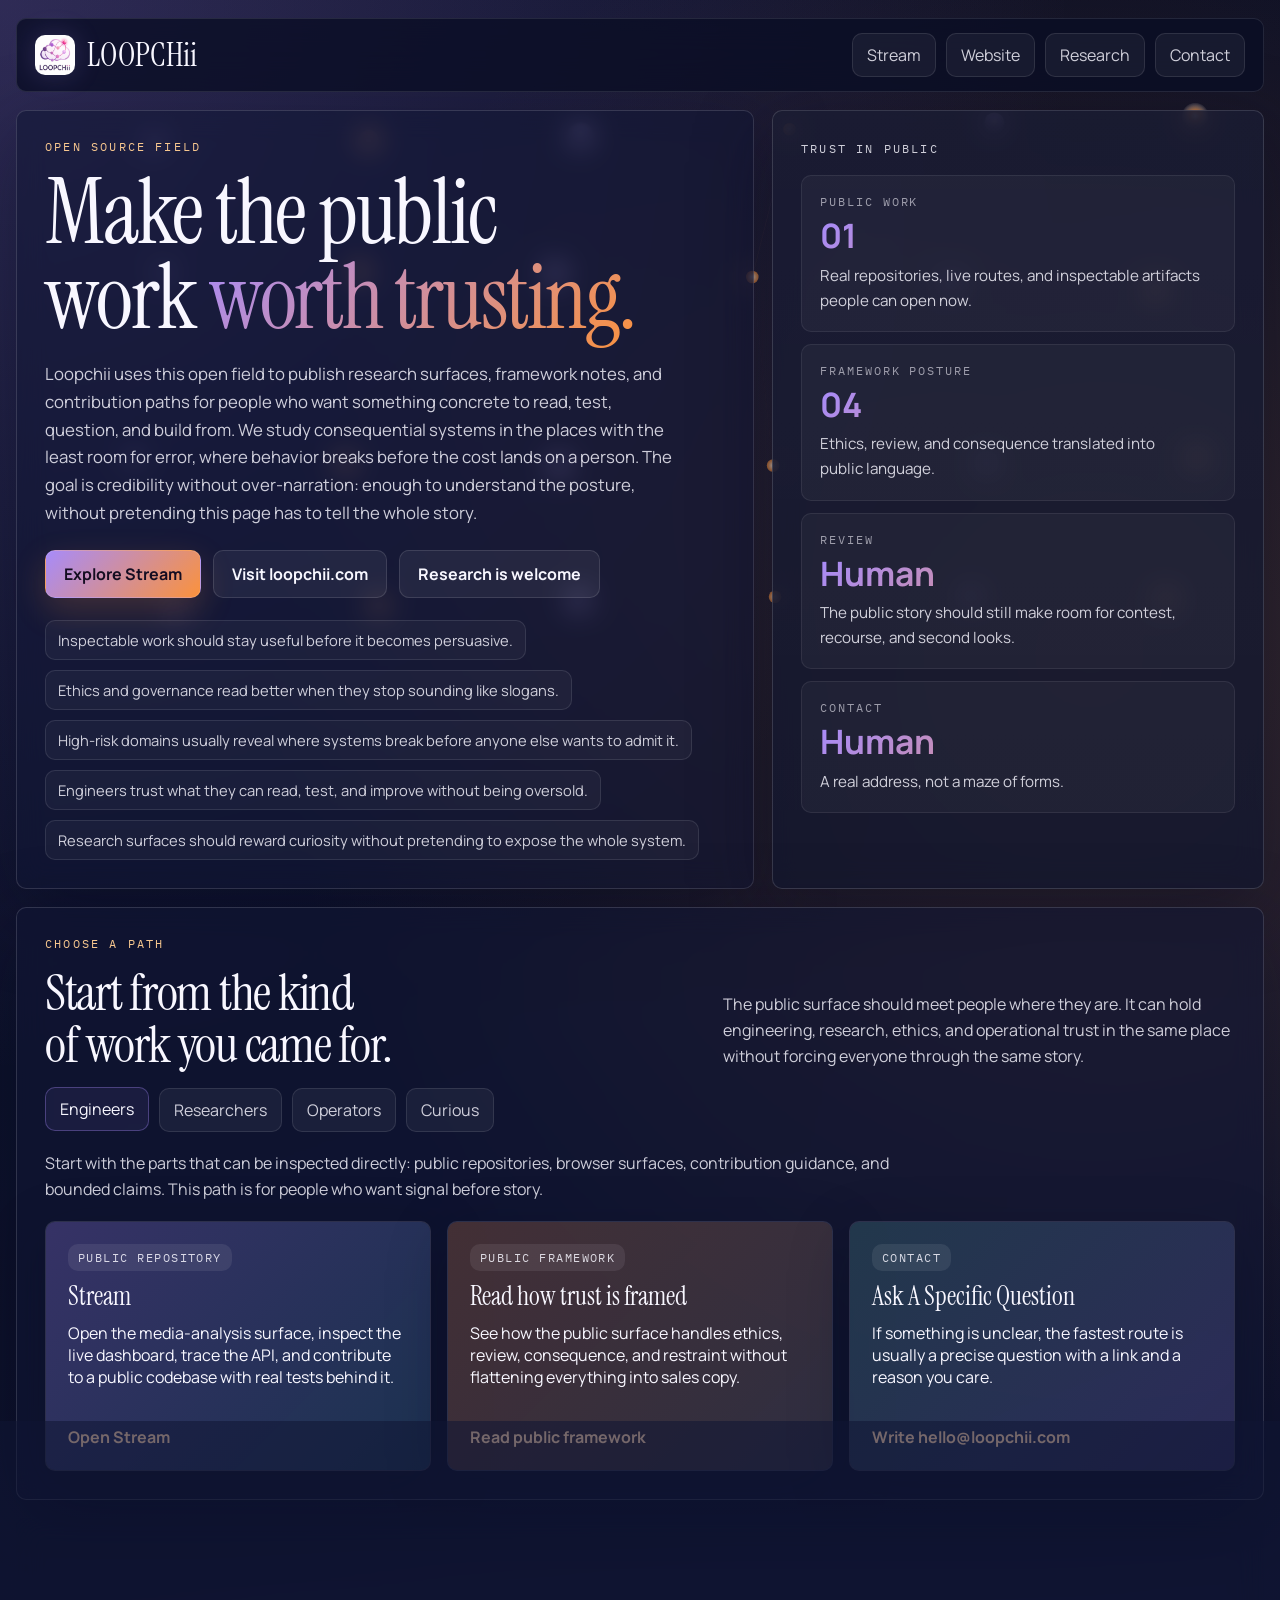
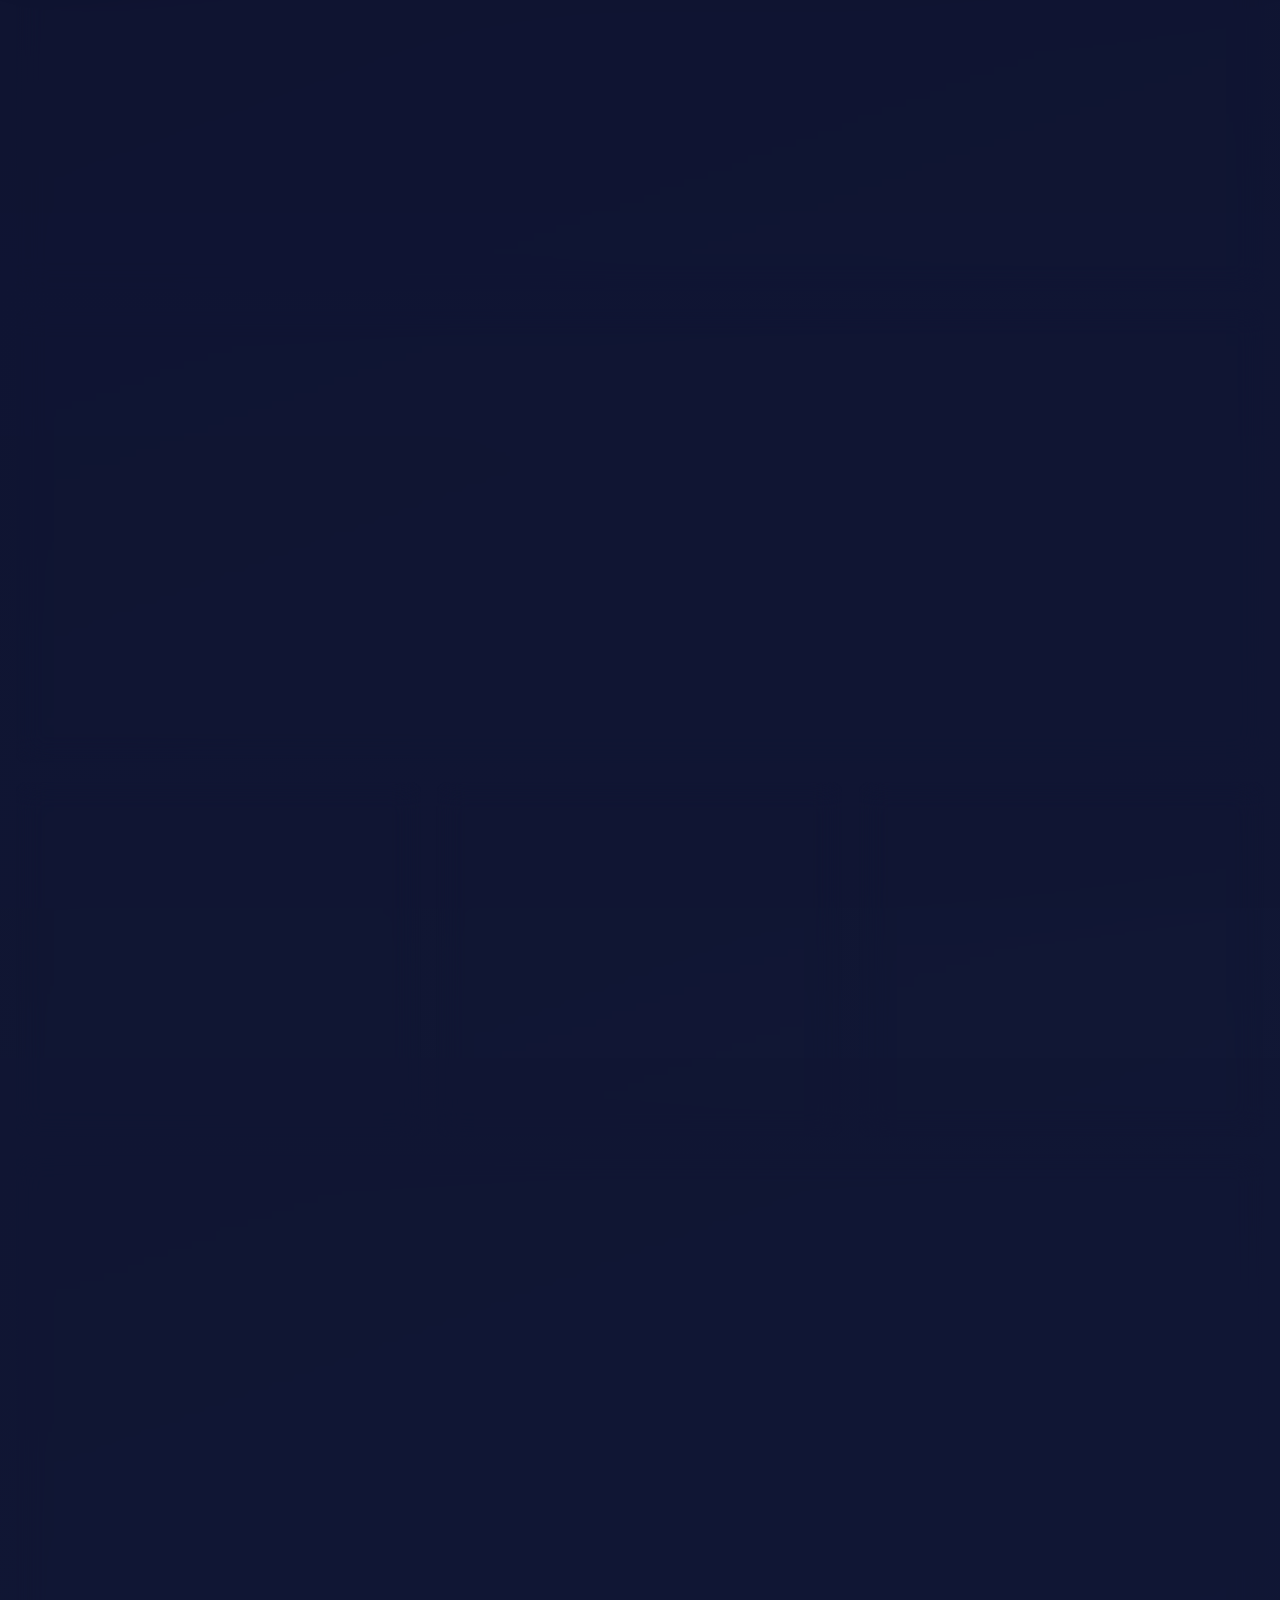
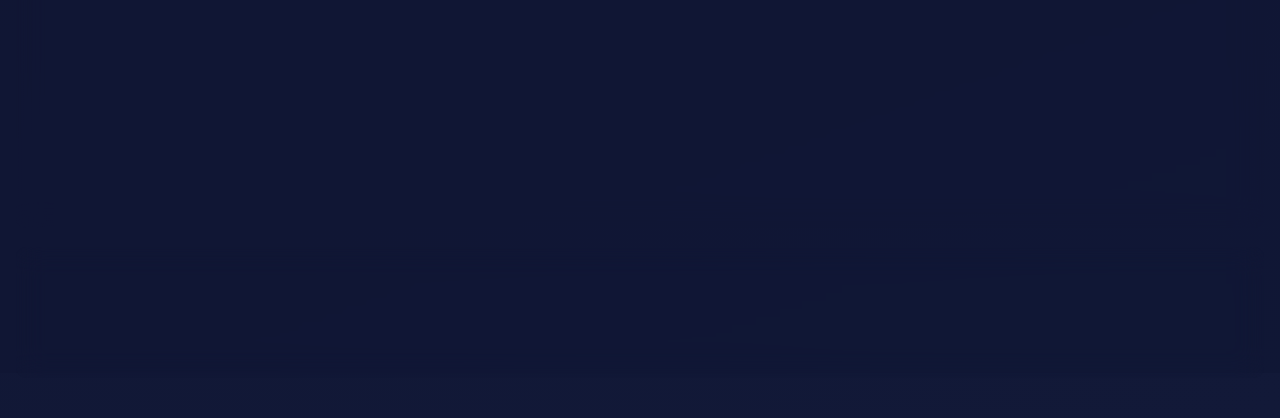
==== docs/index.html @ 833e6683 "feat(public): launch Loopchii open field" ====
<!DOCTYPE html>
<html lang="en">
<head>
  <meta charset="UTF-8">
  <meta name="viewport" content="width=device-width, initial-scale=1.0, viewport-fit=cover">
  <title>Loopchii Open Field</title>
  <meta name="description" content="Loopchii Open Field is the public GitHub front door for engineers, researchers, operators, and curious people who want a clean, inspectable path into Loopchii's public work.">
  <meta name="robots" content="index,follow">
  <meta name="theme-color" content="#0f1430">
  <meta property="og:type" content="website">
  <meta property="og:title" content="Loopchii Open Field">
  <meta property="og:description" content="Public research surfaces, contribution paths, and a serious front door into Loopchii's public work.">
  <meta property="og:image" content="./assets/loopchii-og.png">
  <meta property="og:url" content="https://loopchii.github.io/.github/">
  <meta name="twitter:card" content="summary_large_image">
  <meta name="twitter:title" content="Loopchii Open Field">
  <meta name="twitter:description" content="Public research surfaces, contribution paths, and a serious front door into Loopchii's public work.">
  <meta name="twitter:image" content="./assets/loopchii-og.png">
  <link rel="icon" type="image/png" href="./assets/loopchii-logo.png">
  <link rel="preconnect" href="https://fonts.googleapis.com">
  <link rel="preconnect" href="https://fonts.gstatic.com" crossorigin>
  <link href="https://fonts.googleapis.com/css2?family=Instrument+Serif:ital@0;1&family=Manrope:wght@400;500;600;700;800&family=IBM+Plex+Mono:wght@400;500&display=swap" rel="stylesheet">
  <link rel="stylesheet" href="./styles.css">
</head>
<body>
  <canvas id="signal-field" aria-hidden="true"></canvas>
  <div class="page-shell">
    <header class="topbar">
      <a class="brand-lockup" href="https://github.com/loopchii" aria-label="Loopchii on GitHub">
        <img src="./assets/loopchii-logo.png" alt="Loopchii logo">
        <span>LOOPCHii</span>
      </a>
      <nav class="topnav" aria-label="Primary">
        <a href="https://github.com/loopchii/Stream">Stream</a>
        <a href="https://www.loopchii.com/">Website</a>
        <a href="https://www.loopchii.space/">Research</a>
        <a href="mailto:hello@loopchii.com">Contact</a>
      </nav>
    </header>

    <main>
      <section class="hero">
        <div class="hero-copy glass-panel">
          <p class="eyebrow">Open Source Field</p>
          <h1>
            Make the public work
            <span class="gradient-text">worth trusting.</span>
          </h1>
          <p class="hero-text">
            Loopchii uses this open field to publish research surfaces, framework notes, and contribution paths for people who want something concrete to read, test, question, and build from. We study consequential systems in the places with the least room for error, where behavior breaks before the cost lands on a person. The goal is credibility without over-narration: enough to understand the posture, without pretending this page has to tell the whole story.
          </p>
          <div class="hero-actions">
            <a class="button button-primary" href="https://github.com/loopchii/Stream">Explore Stream</a>
            <a class="button button-secondary" href="https://www.loopchii.com/">Visit loopchii.com</a>
            <a class="button button-secondary" href="mailto:hello@loopchii.com?subject=Loopchii%20Research%20and%20Collaboration">Research is welcome</a>
          </div>
          <ul class="signal-strip" id="signal-strip" aria-live="polite"></ul>
        </div>

        <aside class="hero-console glass-panel">
          <p class="eyebrow">Trust In Public</p>
          <div class="console-grid">
            <article>
              <span>Public work</span>
              <strong id="repo-count">01</strong>
              <p>Real repositories, live routes, and inspectable artifacts people can open now.</p>
            </article>
            <article>
              <span>Framework posture</span>
              <strong id="route-count">04</strong>
              <p>Ethics, review, and consequence translated into public language.</p>
            </article>
            <article>
              <span>Review</span>
              <strong>Human</strong>
              <p>The public story should still make room for contest, recourse, and second looks.</p>
            </article>
            <article>
              <span>Contact</span>
              <strong>Human</strong>
              <p>A real address, not a maze of forms.</p>
            </article>
          </div>
        </aside>
      </section>

      <section class="audience-section glass-panel">
        <div class="section-heading">
          <div>
            <p class="eyebrow">Choose A Path</p>
            <h2>Start from the kind of work you came for.</h2>
          </div>
          <p class="section-note">
            The public surface should meet people where they are. It can hold engineering, research, ethics, and operational trust in the same place without forcing everyone through the same story.
          </p>
        </div>

        <div class="audience-switcher" id="audience-switcher" role="tablist" aria-label="Audience paths"></div>
        <div class="audience-intro" id="audience-intro"></div>
        <div class="audience-cards" id="audience-cards"></div>
      </section>

      <section class="framework-section glass-panel">
        <div class="section-heading">
          <div>
            <p class="eyebrow">Framework Notes</p>
            <h2>What the public surface should make legible.</h2>
          </div>
          <p class="section-note">
            Not the full internal system. The public framework around how the work thinks about trust, review, and consequence.
          </p>
        </div>

        <div class="framework-grid">
          <article class="framework-note">
            <span>Ethics</span>
            <strong>Consequence should stay visible.</strong>
            <p>Ethics becomes useful when people can see where a system touches a person, a right, a record, or a decision that matters.</p>
          </article>
          <article class="framework-note">
            <span>Governance</span>
            <strong>Review has to arrive in time.</strong>
            <p>Governance is not just policy language after the fact. It is the ability to pause, review, explain, and change course while the outcome is still movable.</p>
          </article>
          <article class="framework-note">
            <span>Trust</span>
            <strong>Claims should survive inspection.</strong>
            <p>Trust grows when the public material is readable, bounded, and open to challenge rather than inflated past what can actually be shown.</p>
          </article>
          <article class="framework-note">
            <span>Interoperability</span>
            <strong>People need language they can share.</strong>
            <p>Engineers, researchers, operators, policy teams, and investors rarely start from the same vocabulary. Public work should still let them meet.</p>
          </article>
        </div>
      </section>

      <section class="ethos-section glass-panel">
        <div class="section-heading">
          <div>
            <p class="eyebrow">Loopchii Ethos</p>
            <h2>Study the places where systems have the least room to fail.</h2>
          </div>
          <p class="section-note">
            High-risk domains matter because that is where ethics, policy, evidence, review, and implementation stop being separate conversations.
          </p>
        </div>

        <div class="domain-cloud" aria-label="High-risk domains under study">
          <span class="domain-pill">Health</span>
          <span class="domain-pill">Policy</span>
          <span class="domain-pill">Media</span>
          <span class="domain-pill">Public systems</span>
          <span class="domain-pill">Rights</span>
          <span class="domain-pill">Data stewardship</span>
          <span class="domain-pill">Human review</span>
          <span class="domain-pill">Consequence</span>
        </div>

        <div class="ethos-grid">
          <article class="ethos-card">
            <span>Why we study them</span>
            <strong>This is where AI stops being abstract.</strong>
            <p>High-risk domains make weak assumptions visible early. They show where systems drift, oversimplify, automate the wrong thing, or leave people with no meaningful way back.</p>
          </article>
          <article class="ethos-card">
            <span>What research is for</span>
            <strong>Research is welcome when it sharpens judgment.</strong>
            <p>We value research that helps people understand how systems behave, where they break, what they overlook, and what needs to stay open to human correction.</p>
          </article>
          <article class="ethos-card">
            <span>The standard</span>
            <strong>Human consequence outranks product speed.</strong>
            <p>The strongest systems are not the ones that move the fastest. They are the ones that still hold shape when the outcome affects a person, a right, a record, or a public decision.</p>
          </article>
        </div>
      </section>

      <section class="three-up">
        <article class="glass-panel manifesto-card">
          <p class="eyebrow">What Belongs Here</p>
          <h3>Public work should help people understand what is being taken seriously.</h3>
          <p>
            Research surfaces, contribution lanes, framework notes, and standards-facing documentation belong in public when they make decisions clearer without pretending to be the whole system.
          </p>
        </article>

        <article class="glass-panel manifesto-card">
          <p class="eyebrow">What We Abstract On Purpose</p>
          <h3>The public surface should not collapse into implementation disclosure.</h3>
          <p>
            Some details belong in the environments where they are actually used. The public story should stay legible, serious, and useful instead of trying to explain everything at once.
          </p>
        </article>

        <article class="glass-panel manifesto-card">
          <p class="eyebrow">Why People Return</p>
          <h3>Because the public surface still teaches something real.</h3>
          <p>
            The best public technical surfaces give people something to inspect, learn from, improve, or send onward. They leave behind language, judgment, and questions worth keeping.
          </p>
        </article>
      </section>

      <section class="link-grid-section glass-panel">
        <div class="section-heading">
          <div>
            <p class="eyebrow">Signal Routes</p>
            <h2>Public places worth opening next.</h2>
          </div>
          <p class="section-note">
            Each route serves a different kind of attention. None of them needs to narrate the entire company.
          </p>
        </div>

        <div class="link-grid">
          <a class="link-card" href="https://github.com/loopchii/Stream">
            <span class="link-kicker">Public Repository</span>
            <strong>Stream</strong>
            <p>Inspectable media-analysis work with an active dashboard, public lens SDK, and contribution path.</p>
            <span class="link-cta">Open repo</span>
          </a>

          <a class="link-card" href="https://www.loopchii.com/">
            <span class="link-kicker">Company Site</span>
            <strong>loopchii.com</strong>
            <p>The public company surface for context, contact, and the broader signal around the work.</p>
            <span class="link-cta">Visit site</span>
          </a>

          <a class="link-card" href="https://www.loopchii.space/">
            <span class="link-kicker">Research Environment</span>
            <strong>loopchii.space</strong>
            <p>The working environment where public research becomes applied work and more active study.</p>
            <span class="link-cta">Enter research</span>
          </a>

          <a class="link-card" href="mailto:hello@loopchii.com?subject=Loopchii%20Collaboration">
            <span class="link-kicker">Contact</span>
            <strong>hello@loopchii.com</strong>
            <p>Use this route for collaborations, serious questions, and the kind of conversations that need an actual person.</p>
            <span class="link-cta">Write email</span>
          </a>
        </div>
      </section>
    </main>

    <footer class="site-footer glass-panel">
      <div>
        <p class="eyebrow">Loopchii</p>
        <p class="footer-copy">
          Public GitHub should be a clean front door: inspectable, useful, visually alive, and disciplined about what it does not explain.
        </p>
      </div>
      <div class="footer-links">
        <a href="https://github.com/loopchii">GitHub</a>
        <a href="https://github.com/loopchii/Stream">Stream</a>
        <a href="https://www.loopchii.com/">Website</a>
        <a href="https://www.linkedin.com/company/loopchii/">LinkedIn</a>
      </div>
    </footer>
  </div>

  <script src="./app.js"></script>
</body>
</html>
---- docs/styles.css ----
:root {
  --page-ink: #f8f7ff;
  --ink-soft: rgba(248, 247, 255, 0.82);
  --ink-mute: rgba(248, 247, 255, 0.58);
  --panel: rgba(17, 22, 52, 0.56);
  --panel-strong: rgba(20, 26, 60, 0.78);
  --border: rgba(255, 255, 255, 0.14);
  --border-strong: rgba(167, 139, 250, 0.36);
  --shadow: 0 24px 80px rgba(3, 9, 30, 0.38);
  --gradient-main: linear-gradient(135deg, #a78bfa 0%, #fb923c 100%);
  --gradient-cool: linear-gradient(135deg, rgba(167, 139, 250, 0.28), rgba(97, 218, 251, 0.16));
  --gradient-warm: linear-gradient(135deg, rgba(251, 146, 60, 0.24), rgba(255, 214, 153, 0.14));
  --gradient-mint: linear-gradient(135deg, rgba(118, 233, 204, 0.18), rgba(167, 139, 250, 0.2));
  --background:
    radial-gradient(circle at top left, rgba(167, 139, 250, 0.24), transparent 28%),
    radial-gradient(circle at 85% 18%, rgba(251, 146, 60, 0.18), transparent 26%),
    linear-gradient(160deg, #090d22 0%, #0f1430 46%, #121938 100%);
}

*,
*::before,
*::after {
  box-sizing: border-box;
}

html,
body {
  margin: 0;
  min-height: 100%;
  font-family: "Manrope", -apple-system, BlinkMacSystemFont, "Segoe UI", sans-serif;
  color: var(--page-ink);
  background: var(--background);
  overflow-x: hidden;
}

body {
  position: relative;
  min-width: 320px;
}

a {
  color: inherit;
  text-decoration: none;
}

img {
  max-width: 100%;
  display: block;
}

button {
  font: inherit;
}

#signal-field {
  position: fixed;
  inset: 0;
  width: 100%;
  height: 100%;
  z-index: 0;
  pointer-events: none;
  opacity: 0.88;
}

.page-shell {
  position: relative;
  z-index: 1;
  width: min(1280px, calc(100vw - 32px));
  margin: 0 auto;
  padding: 18px 0 40px;
}

.glass-panel {
  background: var(--panel);
  backdrop-filter: blur(14px);
  -webkit-backdrop-filter: blur(14px);
  border: 1px solid var(--border);
  border-radius: 10px;
  box-shadow: var(--shadow);
}

.topbar {
  position: sticky;
  top: 14px;
  z-index: 3;
  display: flex;
  justify-content: space-between;
  align-items: center;
  gap: 18px;
  padding: 14px 18px;
  margin-bottom: 18px;
  background: rgba(10, 14, 37, 0.78);
  backdrop-filter: blur(18px);
  -webkit-backdrop-filter: blur(18px);
  border: 1px solid rgba(255, 255, 255, 0.1);
  border-radius: 10px;
}

.brand-lockup {
  display: inline-flex;
  align-items: center;
  gap: 12px;
  min-width: 0;
}

.brand-lockup img {
  width: 40px;
  height: 40px;
  border-radius: 10px;
  box-shadow: 0 0 28px rgba(167, 139, 250, 0.2);
}

.brand-lockup span {
  font-family: "Instrument Serif", Georgia, serif;
  font-size: 2rem;
  letter-spacing: 0.01em;
}

.topnav {
  display: flex;
  flex-wrap: wrap;
  justify-content: flex-end;
  gap: 10px;
}

.topnav a,
.audience-pill {
  border: 1px solid rgba(255, 255, 255, 0.1);
  background: rgba(255, 255, 255, 0.05);
  padding: 10px 14px;
  border-radius: 10px;
  color: var(--ink-soft);
  transition: border-color 180ms ease, transform 180ms ease, color 180ms ease, background 180ms ease;
}

.topnav a:hover,
.audience-pill:hover,
.audience-pill[aria-selected="true"] {
  transform: translateY(-1px);
  border-color: rgba(167, 139, 250, 0.34);
  color: var(--page-ink);
  background: rgba(167, 139, 250, 0.08);
}

main {
  display: grid;
  gap: 18px;
}

.hero {
  display: grid;
  grid-template-columns: minmax(0, 1.2fr) minmax(300px, 0.8fr);
  gap: 18px;
}

.hero-copy,
.hero-console,
.audience-section,
.link-grid-section,
.site-footer,
.manifesto-card {
  padding: 28px;
}

.eyebrow {
  margin: 0 0 16px;
  font-size: 0.76rem;
  font-family: "IBM Plex Mono", monospace;
  letter-spacing: 0.18em;
  text-transform: uppercase;
  color: #f7c78f;
}

h1,
h2,
h3 {
  margin: 0;
  font-family: "Instrument Serif", Georgia, serif;
  font-weight: 400;
  letter-spacing: -0.025em;
  text-wrap: balance;
}

h1 {
  font-size: clamp(3.4rem, 7vw, 6.25rem);
  line-height: 0.95;
}

h2 {
  font-size: clamp(2rem, 4vw, 3.3rem);
  line-height: 1;
}

h3 {
  font-size: clamp(1.5rem, 2.4vw, 2.15rem);
  line-height: 1.05;
}

.gradient-text {
  background: var(--gradient-main);
  -webkit-background-clip: text;
  background-clip: text;
  -webkit-text-fill-color: transparent;
}

.hero-text,
.section-note,
.audience-intro p,
.manifesto-card p,
.link-card p,
.footer-copy,
.hero-console p {
  color: var(--ink-soft);
  line-height: 1.65;
  text-wrap: pretty;
}

.hero-text {
  margin: 20px 0 0;
  max-width: 64ch;
  font-size: 1.05rem;
}

.hero-actions {
  display: flex;
  flex-wrap: wrap;
  gap: 12px;
  margin-top: 24px;
}

.button {
  display: inline-flex;
  align-items: center;
  justify-content: center;
  min-height: 48px;
  padding: 0 18px;
  border-radius: 10px;
  border: 1px solid rgba(255, 255, 255, 0.12);
  font-weight: 700;
  transition: transform 180ms ease, box-shadow 180ms ease, border-color 180ms ease, background 180ms ease;
}

.button:hover {
  transform: translateY(-2px);
}

.button-primary {
  background: var(--gradient-main);
  color: #140d21;
  box-shadow: 0 12px 34px rgba(251, 146, 60, 0.2);
}

.button-secondary {
  background: rgba(255, 255, 255, 0.06);
  color: var(--page-ink);
}

.button-secondary:hover {
  border-color: rgba(167, 139, 250, 0.34);
}

.signal-strip {
  list-style: none;
  padding: 0;
  margin: 22px 0 0;
  display: flex;
  flex-wrap: wrap;
  gap: 10px;
}

.signal-strip li {
  padding: 9px 12px;
  border: 1px solid rgba(255, 255, 255, 0.1);
  border-radius: 10px;
  background: rgba(255, 255, 255, 0.04);
  font-size: 0.92rem;
  color: var(--ink-soft);
}

.hero-console {
  background:
    linear-gradient(180deg, rgba(255, 255, 255, 0.05), rgba(255, 255, 255, 0.03)),
    rgba(10, 14, 38, 0.82);
}

.console-grid {
  display: grid;
  gap: 12px;
}

.console-grid article {
  padding: 18px;
  border-radius: 10px;
  border: 1px solid rgba(255, 255, 255, 0.08);
  background: rgba(255, 255, 255, 0.035);
}

.console-grid span {
  display: block;
  font-family: "IBM Plex Mono", monospace;
  font-size: 0.76rem;
  letter-spacing: 0.16em;
  text-transform: uppercase;
  color: var(--ink-mute);
}

.console-grid strong {
  display: block;
  margin-top: 10px;
  font-size: 2.1rem;
  line-height: 1;
  background: var(--gradient-main);
  -webkit-background-clip: text;
  background-clip: text;
  -webkit-text-fill-color: transparent;
}

.console-grid p {
  margin: 10px 0 0;
  font-size: 0.95rem;
}

.section-heading {
  display: flex;
  justify-content: space-between;
  gap: 20px;
  align-items: end;
  margin-bottom: 18px;
}

.section-note {
  max-width: 32rem;
  margin: 0;
}

.audience-switcher {
  display: flex;
  flex-wrap: wrap;
  gap: 10px;
}

.audience-pill {
  appearance: none;
  cursor: pointer;
  color: var(--ink-soft);
}

.audience-intro {
  margin-top: 18px;
}

.audience-intro p {
  margin: 0;
  max-width: 56rem;
}

.audience-cards,
.link-grid,
.three-up,
.framework-grid,
.ethos-grid {
  display: grid;
  grid-template-columns: repeat(3, minmax(0, 1fr));
  gap: 16px;
}

.audience-cards {
  margin-top: 18px;
}

.framework-grid {
  grid-template-columns: repeat(4, minmax(0, 1fr));
}

.domain-cloud {
  display: flex;
  flex-wrap: wrap;
  gap: 10px;
  margin-bottom: 18px;
}

.domain-pill {
  display: inline-flex;
  padding: 8px 12px;
  border-radius: 10px;
  border: 1px solid rgba(255, 255, 255, 0.1);
  background: rgba(255, 255, 255, 0.05);
  color: var(--ink-soft);
  font-family: "IBM Plex Mono", monospace;
  font-size: 0.76rem;
  letter-spacing: 0.08em;
  text-transform: uppercase;
}

.audience-card,
.link-card {
  position: relative;
  overflow: hidden;
  display: flex;
  flex-direction: column;
  gap: 12px;
  min-height: 250px;
  padding: 22px;
  border-radius: 10px;
  border: 1px solid rgba(255, 255, 255, 0.12);
  background: rgba(18, 23, 54, 0.72);
  box-shadow: 0 18px 60px rgba(6, 10, 28, 0.26);
  transition: transform 200ms ease, border-color 200ms ease, background 200ms ease;
}

.audience-card::before,
.link-card::before {
  content: "";
  position: absolute;
  inset: 0;
  opacity: 0.9;
  background: var(--gradient-cool);
  pointer-events: none;
}

.audience-card[data-tone="warm"]::before,
.link-card:nth-child(2)::before {
  background: var(--gradient-warm);
}

.audience-card[data-tone="mint"]::before,
.link-card:nth-child(3)::before {
  background: var(--gradient-mint);
}

.audience-card[data-tone="violet"]::before,
.link-card:nth-child(4)::before {
  background: linear-gradient(135deg, rgba(167, 139, 250, 0.22), rgba(255, 194, 231, 0.16));
}

.audience-card > *,
.link-card > * {
  position: relative;
  z-index: 1;
}

.audience-card:hover,
.link-card:hover {
  transform: translateY(-4px);
  border-color: rgba(167, 139, 250, 0.32);
}

.card-kicker,
.link-kicker {
  display: inline-flex;
  width: fit-content;
  padding: 6px 10px;
  border-radius: 10px;
  font-size: 0.76rem;
  font-family: "IBM Plex Mono", monospace;
  letter-spacing: 0.12em;
  text-transform: uppercase;
  color: rgba(248, 247, 255, 0.84);
  background: rgba(255, 255, 255, 0.08);
}

.audience-card strong,
.link-card strong {
  font-size: 1.6rem;
  font-family: "Instrument Serif", Georgia, serif;
  font-weight: 400;
  line-height: 1.08;
}

.audience-card p,
.link-card p {
  margin: 0;
  flex: 1;
}

.card-cta,
.link-cta {
  font-weight: 700;
  color: #f6d0af;
}

.manifesto-card {
  min-height: 260px;
}

.framework-note {
  padding: 20px;
  border-radius: 10px;
  border: 1px solid rgba(255, 255, 255, 0.1);
  background: rgba(255, 255, 255, 0.04);
}

.framework-note span {
  display: inline-flex;
  margin-bottom: 14px;
  font-family: "IBM Plex Mono", monospace;
  font-size: 0.76rem;
  letter-spacing: 0.14em;
  text-transform: uppercase;
  color: #f7c78f;
}

.framework-note strong {
  display: block;
  font-family: "Instrument Serif", Georgia, serif;
  font-size: 1.55rem;
  font-weight: 400;
  line-height: 1.08;
}

.framework-note p {
  margin: 14px 0 0;
  color: var(--ink-soft);
  line-height: 1.6;
}

.ethos-card {
  padding: 22px;
  border-radius: 10px;
  border: 1px solid rgba(255, 255, 255, 0.1);
  background: rgba(255, 255, 255, 0.04);
}

.ethos-card span {
  display: inline-flex;
  margin-bottom: 14px;
  font-family: "IBM Plex Mono", monospace;
  font-size: 0.76rem;
  letter-spacing: 0.14em;
  text-transform: uppercase;
  color: #f7c78f;
}

.ethos-card strong {
  display: block;
  font-family: "Instrument Serif", Georgia, serif;
  font-size: 1.55rem;
  font-weight: 400;
  line-height: 1.08;
}

.ethos-card p {
  margin: 14px 0 0;
  color: var(--ink-soft);
  line-height: 1.6;
}

.site-footer {
  margin-top: 18px;
  display: flex;
  justify-content: space-between;
  gap: 24px;
  align-items: end;
}

.footer-links {
  display: flex;
  flex-wrap: wrap;
  justify-content: flex-end;
  gap: 12px;
}

.footer-links a {
  color: var(--ink-soft);
}

.footer-links a:hover {
  color: var(--page-ink);
}

@media (max-width: 1120px) {
  .hero,
  .audience-cards,
  .link-grid,
  .three-up,
  .framework-grid,
  .ethos-grid {
    grid-template-columns: 1fr 1fr;
  }

  .section-heading,
  .site-footer {
    flex-direction: column;
    align-items: flex-start;
  }

  .footer-links {
    justify-content: flex-start;
  }
}

@media (max-width: 780px) {
  .page-shell {
    width: min(100vw - 18px, 100%);
    padding-top: 10px;
  }

  .topbar {
    position: relative;
    top: 0;
    align-items: flex-start;
    flex-direction: column;
  }

  .topnav,
  .hero-actions,
  .audience-switcher {
    width: 100%;
  }

  .topnav a,
  .audience-pill,
  .button {
    width: 100%;
  }

  .hero,
  .audience-cards,
  .link-grid,
  .three-up,
  .framework-grid,
  .ethos-grid {
    grid-template-columns: 1fr;
  }

  .hero-copy,
  .hero-console,
  .audience-section,
  .link-grid-section,
  .site-footer,
  .manifesto-card {
    padding: 22px;
  }

  h1 {
    font-size: clamp(2.7rem, 11vw, 4.6rem);
  }
}

@media (prefers-reduced-motion: reduce) {
  *,
  *::before,
  *::after {
    animation-duration: 0.001ms !important;
    animation-iteration-count: 1 !important;
    transition-duration: 0.001ms !important;
    scroll-behavior: auto !important;
  }
}
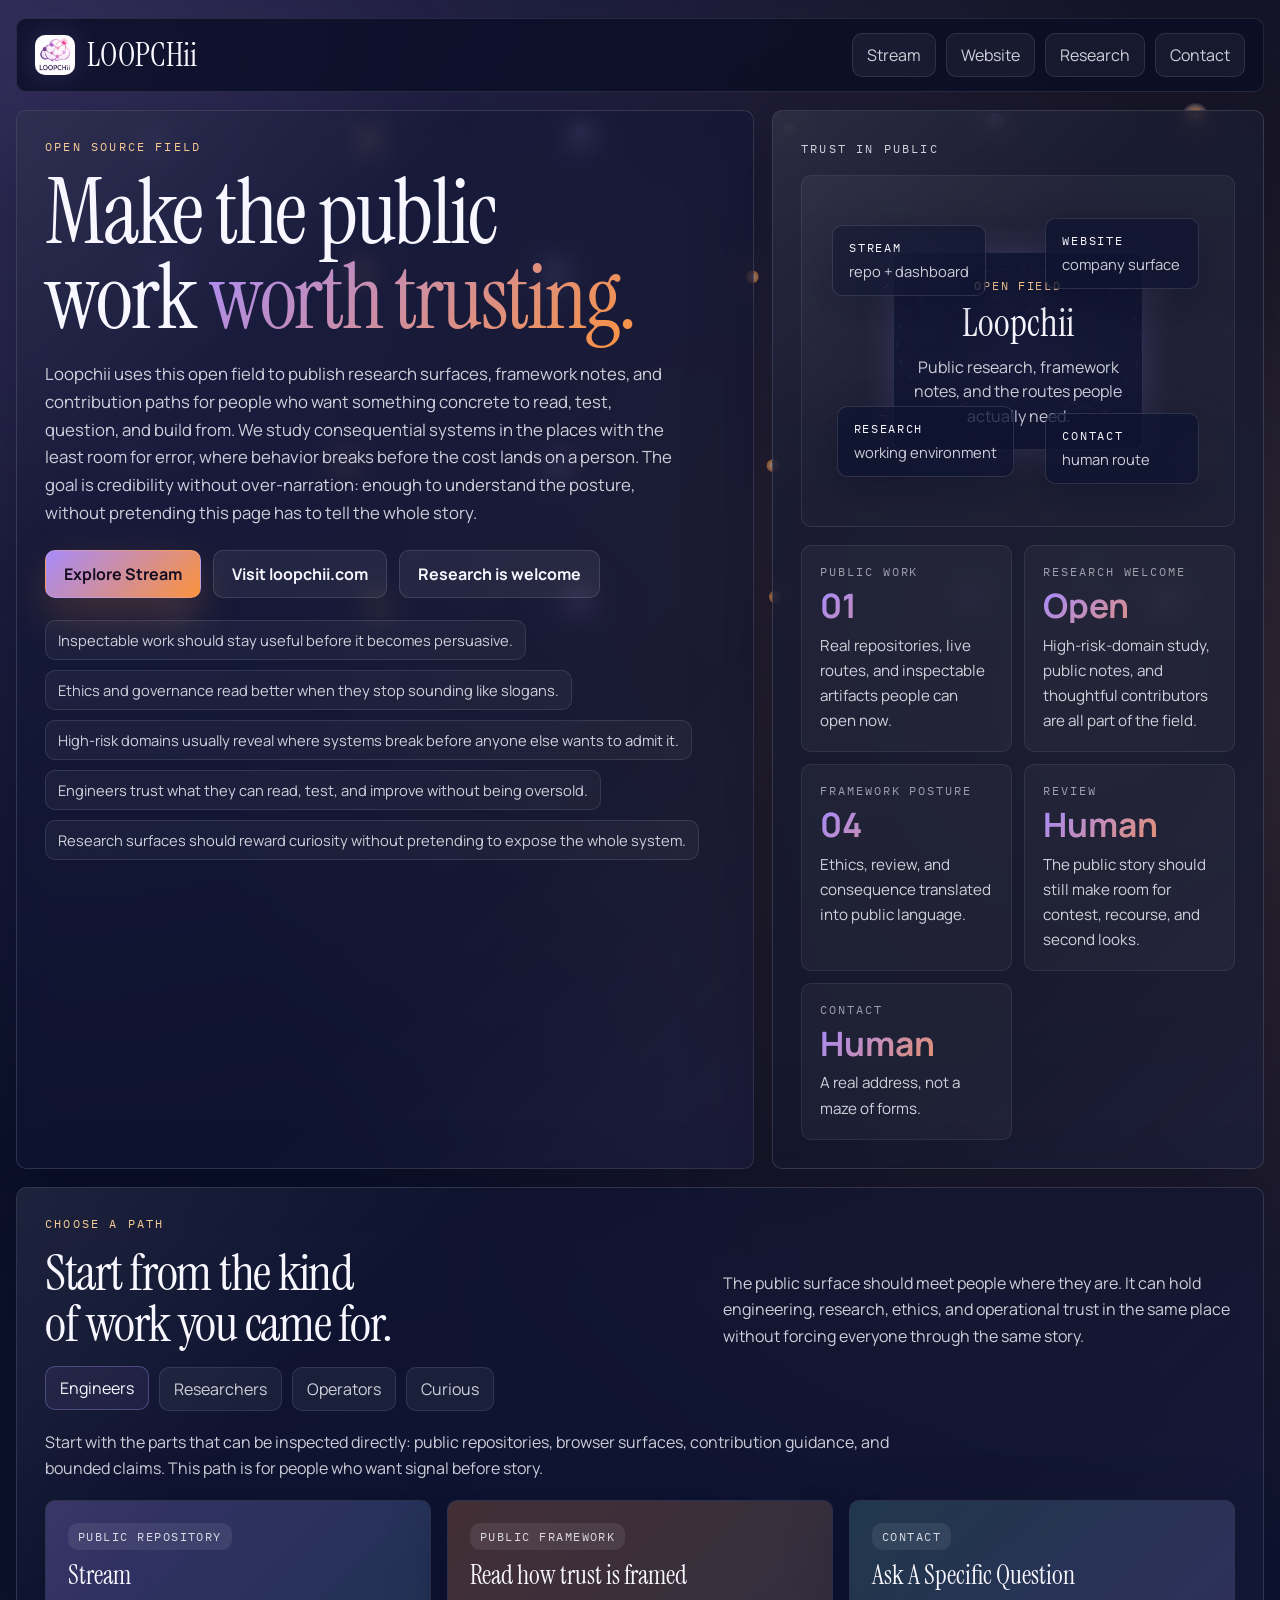
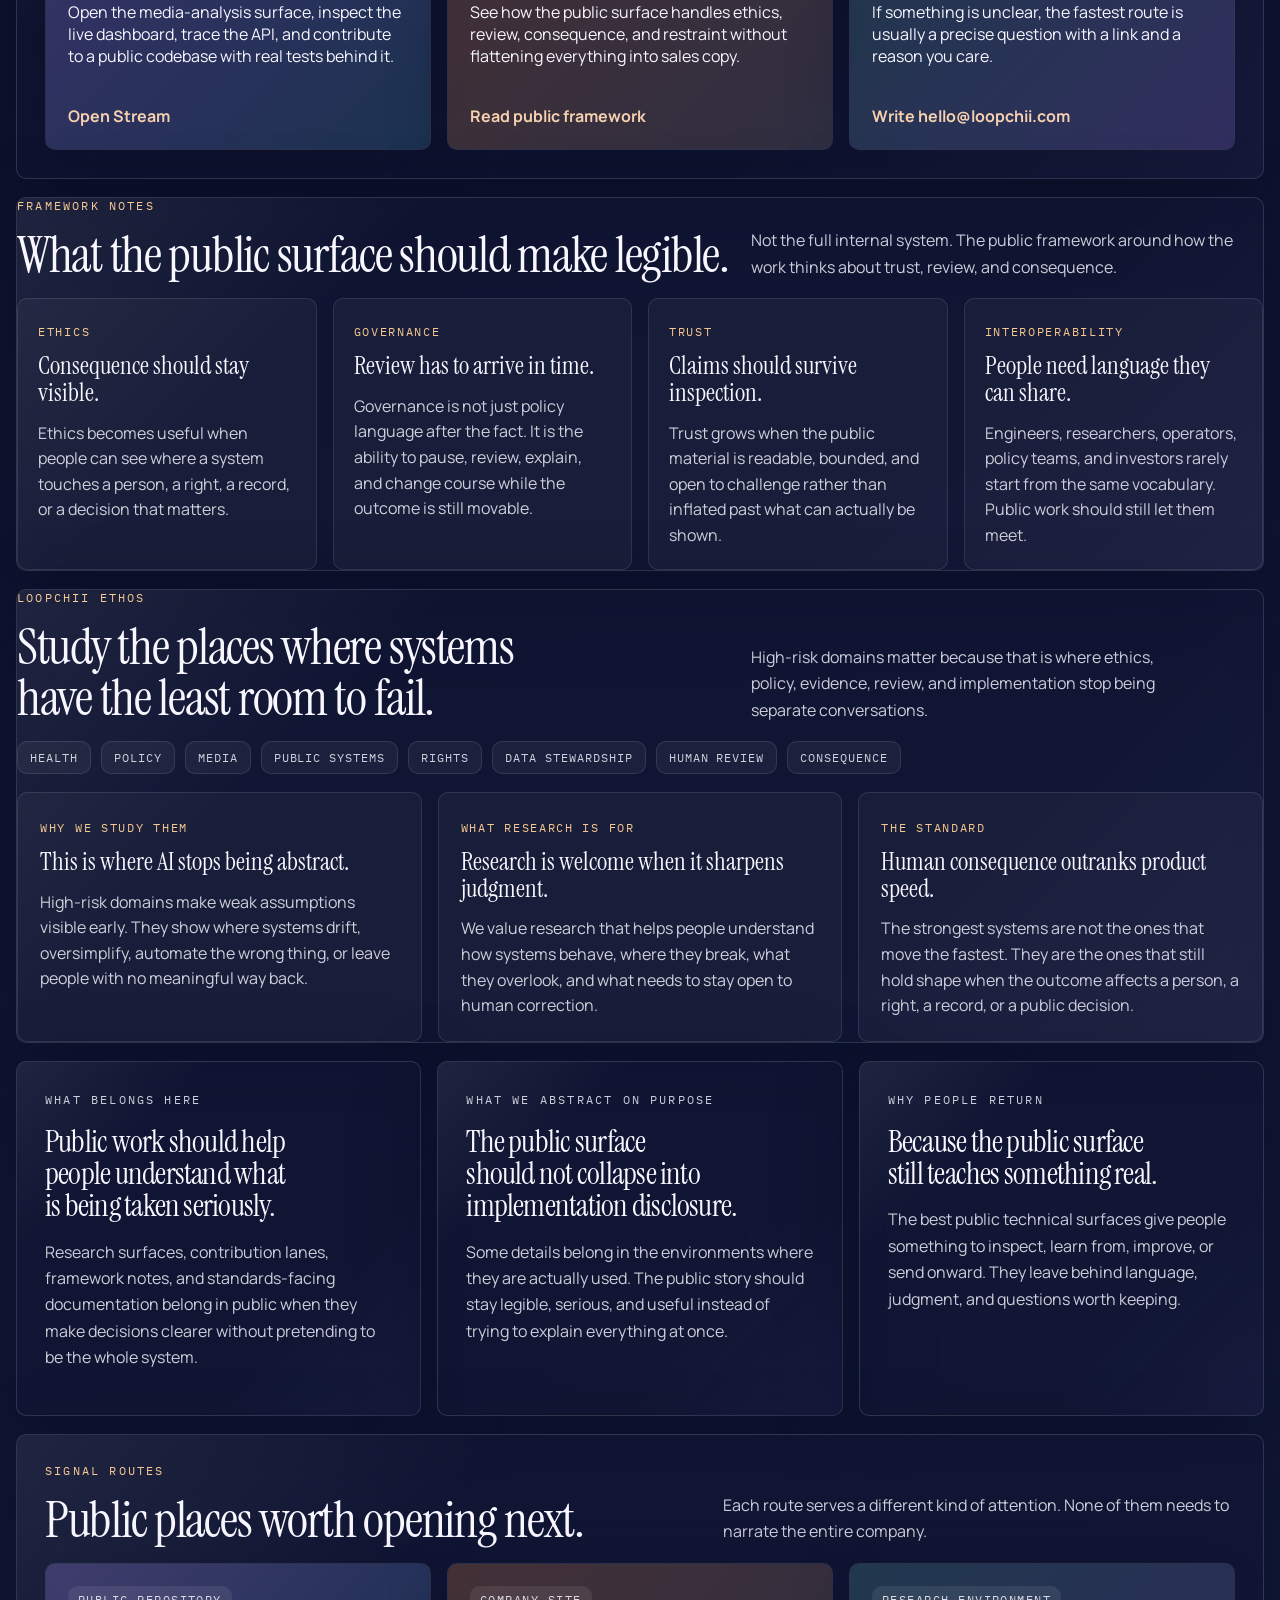
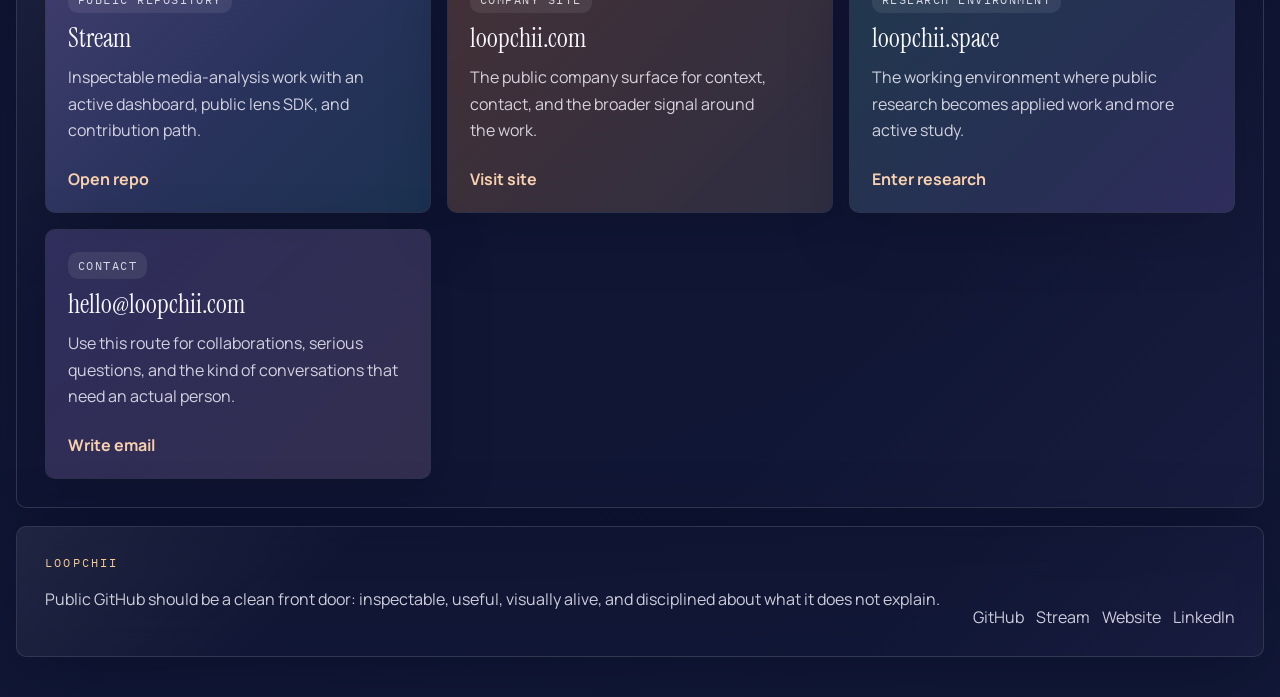
==== commit fd4ef25e: "feat(public): deepen open field motion and ethos" ====
--- a/docs/index.html
+++ b/docs/index.html
@@ -59,11 +59,59 @@
 
         <aside class="hero-console glass-panel">
           <p class="eyebrow">Trust In Public</p>
-          <div class="console-grid">
+          <div class="flow-stage">
+            <svg class="flow-svg" viewBox="0 0 620 420" aria-hidden="true">
+              <defs>
+                <linearGradient id="flowGradientA" x1="0%" y1="0%" x2="100%" y2="100%">
+                  <stop offset="0%" stop-color="#a78bfa" stop-opacity="0.7"></stop>
+                  <stop offset="100%" stop-color="#fb923c" stop-opacity="0.4"></stop>
+                </linearGradient>
+                <linearGradient id="flowGradientB" x1="0%" y1="100%" x2="100%" y2="0%">
+                  <stop offset="0%" stop-color="#7dd3fc" stop-opacity="0.45"></stop>
+                  <stop offset="100%" stop-color="#a78bfa" stop-opacity="0.5"></stop>
+                </linearGradient>
+              </defs>
+              <path d="M115 120 C 180 86, 250 94, 312 168" />
+              <path d="M485 115 C 430 92, 362 104, 312 168" />
+              <path d="M112 302 C 190 316, 252 286, 312 228" />
+              <path d="M488 300 C 430 302, 360 286, 312 228" />
+              <ellipse cx="312" cy="198" rx="176" ry="106"></ellipse>
+            </svg>
+
+            <div class="flow-core">
+              <span>Open field</span>
+              <strong>Loopchii</strong>
+              <p>Public research, framework notes, and the routes people actually need.</p>
+            </div>
+
+            <a class="flow-node flow-node-stream" href="https://github.com/loopchii/Stream">
+              <span>Stream</span>
+              <small>repo + dashboard</small>
+            </a>
+            <a class="flow-node flow-node-site" href="https://www.loopchii.com/">
+              <span>Website</span>
+              <small>company surface</small>
+            </a>
+            <a class="flow-node flow-node-research" href="https://www.loopchii.space/">
+              <span>Research</span>
+              <small>working environment</small>
+            </a>
+            <a class="flow-node flow-node-contact" href="mailto:hello@loopchii.com?subject=Loopchii%20Open%20Field">
+              <span>Contact</span>
+              <small>human route</small>
+            </a>
+          </div>
+
+          <div class="console-grid console-mini-grid">
             <article>
               <span>Public work</span>
               <strong id="repo-count">01</strong>
               <p>Real repositories, live routes, and inspectable artifacts people can open now.</p>
+            </article>
+            <article>
+              <span>Research welcome</span>
+              <strong>Open</strong>
+              <p>High-risk-domain study, public notes, and thoughtful contributors are all part of the field.</p>
             </article>
             <article>
               <span>Framework posture</span>
--- a/docs/styles.css
+++ b/docs/styles.css
@@ -38,6 +38,33 @@
   min-width: 320px;
 }
 
+body::before,
+body::after {
+  content: "";
+  position: fixed;
+  width: 38vw;
+  height: 38vw;
+  border-radius: 10px;
+  filter: blur(80px);
+  opacity: 0.28;
+  pointer-events: none;
+  z-index: 0;
+  animation: loopchiiRibbonDrift 18s ease-in-out infinite;
+}
+
+body::before {
+  top: 4vh;
+  left: -8vw;
+  background: linear-gradient(135deg, rgba(167, 139, 250, 0.24), rgba(251, 146, 60, 0.06));
+}
+
+body::after {
+  right: -10vw;
+  bottom: 6vh;
+  background: linear-gradient(135deg, rgba(125, 211, 252, 0.14), rgba(167, 139, 250, 0.12));
+  animation-delay: -8s;
+}
+
 a {
   color: inherit;
   text-decoration: none;
@@ -77,6 +104,16 @@
   border: 1px solid var(--border);
   border-radius: 10px;
   box-shadow: var(--shadow);
+  position: relative;
+  overflow: hidden;
+}
+
+.glass-panel::after {
+  content: "";
+  position: absolute;
+  inset: 0;
+  background: linear-gradient(135deg, rgba(255, 255, 255, 0.07), transparent 26%, transparent 70%, rgba(167, 139, 250, 0.05));
+  pointer-events: none;
 }
 
 .topbar {
@@ -247,7 +284,7 @@
 .button-primary {
   background: var(--gradient-main);
   color: #140d21;
-  box-shadow: 0 12px 34px rgba(251, 146, 60, 0.2);
+  box-shadow: 0 16px 44px rgba(251, 146, 60, 0.22);
 }
 
 .button-secondary {
@@ -257,6 +294,10 @@
 
 .button-secondary:hover {
   border-color: rgba(167, 139, 250, 0.34);
+}
+
+.button-primary:hover {
+  box-shadow: 0 22px 56px rgba(251, 146, 60, 0.24), 0 0 28px rgba(167, 139, 250, 0.18);
 }
 
 .signal-strip {
@@ -283,6 +324,133 @@
     rgba(10, 14, 38, 0.82);
 }
 
+.flow-stage {
+  position: relative;
+  min-height: 352px;
+  margin-bottom: 18px;
+  border-radius: 10px;
+  border: 1px solid rgba(255, 255, 255, 0.08);
+  background:
+    radial-gradient(circle at center, rgba(167, 139, 250, 0.12), transparent 38%),
+    linear-gradient(180deg, rgba(255, 255, 255, 0.04), rgba(255, 255, 255, 0.02));
+  overflow: hidden;
+}
+
+.flow-svg {
+  position: absolute;
+  inset: 0;
+  width: 100%;
+  height: 100%;
+  opacity: 0.94;
+}
+
+.flow-svg path,
+.flow-svg ellipse {
+  fill: none;
+  stroke: url(#flowGradientA);
+  stroke-width: 1.4;
+  stroke-linecap: round;
+  stroke-dasharray: 10 14;
+  animation: loopchiiPathFlow 18s linear infinite;
+}
+
+.flow-svg ellipse {
+  stroke: url(#flowGradientB);
+  stroke-dasharray: 8 18;
+  animation-duration: 22s;
+}
+
+.flow-core {
+  position: absolute;
+  top: 50%;
+  left: 50%;
+  width: min(250px, 66%);
+  padding: 20px;
+  transform: translate(-50%, -50%);
+  border-radius: 10px;
+  border: 1px solid rgba(255, 255, 255, 0.1);
+  background: rgba(17, 22, 52, 0.8);
+  box-shadow: 0 0 36px rgba(167, 139, 250, 0.18);
+  text-align: center;
+}
+
+.flow-core span,
+.flow-node span {
+  display: inline-flex;
+  font-family: "IBM Plex Mono", monospace;
+  font-size: 0.76rem;
+  letter-spacing: 0.14em;
+  text-transform: uppercase;
+}
+
+.flow-core span {
+  color: #f7c78f;
+}
+
+.flow-core strong {
+  display: block;
+  margin-top: 10px;
+  font-family: "Instrument Serif", Georgia, serif;
+  font-size: 2.35rem;
+  font-weight: 400;
+  line-height: 1;
+}
+
+.flow-core p {
+  margin: 12px 0 0;
+  color: var(--ink-soft);
+  line-height: 1.55;
+}
+
+.flow-node {
+  position: absolute;
+  display: flex;
+  flex-direction: column;
+  gap: 6px;
+  min-width: 154px;
+  padding: 14px 16px;
+  border-radius: 10px;
+  border: 1px solid rgba(255, 255, 255, 0.12);
+  background: rgba(15, 20, 48, 0.78);
+  box-shadow: 0 16px 42px rgba(2, 8, 28, 0.28);
+  transition: transform 180ms ease, border-color 180ms ease, box-shadow 180ms ease, background 180ms ease;
+}
+
+.flow-node small {
+  color: var(--ink-soft);
+  font-size: 0.92rem;
+}
+
+.flow-node:hover {
+  transform: translateY(-4px);
+  border-color: rgba(167, 139, 250, 0.36);
+  box-shadow: 0 24px 54px rgba(2, 8, 28, 0.34), 0 0 24px rgba(167, 139, 250, 0.14);
+}
+
+.flow-node-stream {
+  top: 14%;
+  left: 7%;
+  animation: loopchiiNodeFloatA 9s ease-in-out infinite;
+}
+
+.flow-node-site {
+  top: 12%;
+  right: 8%;
+  animation: loopchiiNodeFloatB 10s ease-in-out infinite;
+}
+
+.flow-node-research {
+  left: 8%;
+  bottom: 14%;
+  animation: loopchiiNodeFloatC 10.5s ease-in-out infinite;
+}
+
+.flow-node-contact {
+  right: 8%;
+  bottom: 12%;
+  animation: loopchiiNodeFloatD 8.5s ease-in-out infinite;
+}
+
 .console-grid {
   display: grid;
   gap: 12px;
@@ -293,6 +461,10 @@
   border-radius: 10px;
   border: 1px solid rgba(255, 255, 255, 0.08);
   background: rgba(255, 255, 255, 0.035);
+}
+
+.console-mini-grid {
+  grid-template-columns: repeat(2, minmax(0, 1fr));
 }
 
 .console-grid span {
@@ -441,7 +613,7 @@
 
 .audience-card:hover,
 .link-card:hover {
-  transform: translateY(-4px);
+  transform: translateY(-6px) scale(1.01);
   border-color: rgba(167, 139, 250, 0.32);
 }
 
@@ -568,6 +740,44 @@
   color: var(--page-ink);
 }
 
+@keyframes loopchiiRibbonDrift {
+  0%, 100% {
+    transform: translate3d(0, 0, 0) rotate(0deg);
+  }
+  50% {
+    transform: translate3d(3vw, -2vh, 0) rotate(4deg);
+  }
+}
+
+@keyframes loopchiiPathFlow {
+  from {
+    stroke-dashoffset: 0;
+  }
+  to {
+    stroke-dashoffset: -240;
+  }
+}
+
+@keyframes loopchiiNodeFloatA {
+  0%, 100% { transform: translate3d(0, 0, 0); }
+  50% { transform: translate3d(0, -8px, 0); }
+}
+
+@keyframes loopchiiNodeFloatB {
+  0%, 100% { transform: translate3d(0, 0, 0); }
+  50% { transform: translate3d(4px, -10px, 0); }
+}
+
+@keyframes loopchiiNodeFloatC {
+  0%, 100% { transform: translate3d(0, 0, 0); }
+  50% { transform: translate3d(-4px, -8px, 0); }
+}
+
+@keyframes loopchiiNodeFloatD {
+  0%, 100% { transform: translate3d(0, 0, 0); }
+  50% { transform: translate3d(2px, -7px, 0); }
+}
+
 @media (max-width: 1120px) {
   .hero,
   .audience-cards,
@@ -578,6 +788,14 @@
     grid-template-columns: 1fr 1fr;
   }
 
+  .flow-stage {
+    min-height: 440px;
+  }
+
+  .flow-node {
+    min-width: 138px;
+  }
+
   .section-heading,
   .site-footer {
     flex-direction: column;
@@ -620,6 +838,35 @@
   .three-up,
   .framework-grid,
   .ethos-grid {
+    grid-template-columns: 1fr;
+  }
+
+  .flow-stage {
+    min-height: auto;
+    display: grid;
+    gap: 12px;
+    padding: 16px;
+  }
+
+  .flow-svg,
+  .flow-core,
+  .flow-node {
+    position: relative;
+    inset: auto;
+    transform: none;
+    width: 100%;
+  }
+
+  .flow-core {
+    width: 100%;
+  }
+
+  .flow-node {
+    min-width: 0;
+    animation: none;
+  }
+
+  .console-mini-grid {
     grid-template-columns: 1fr;
   }
 
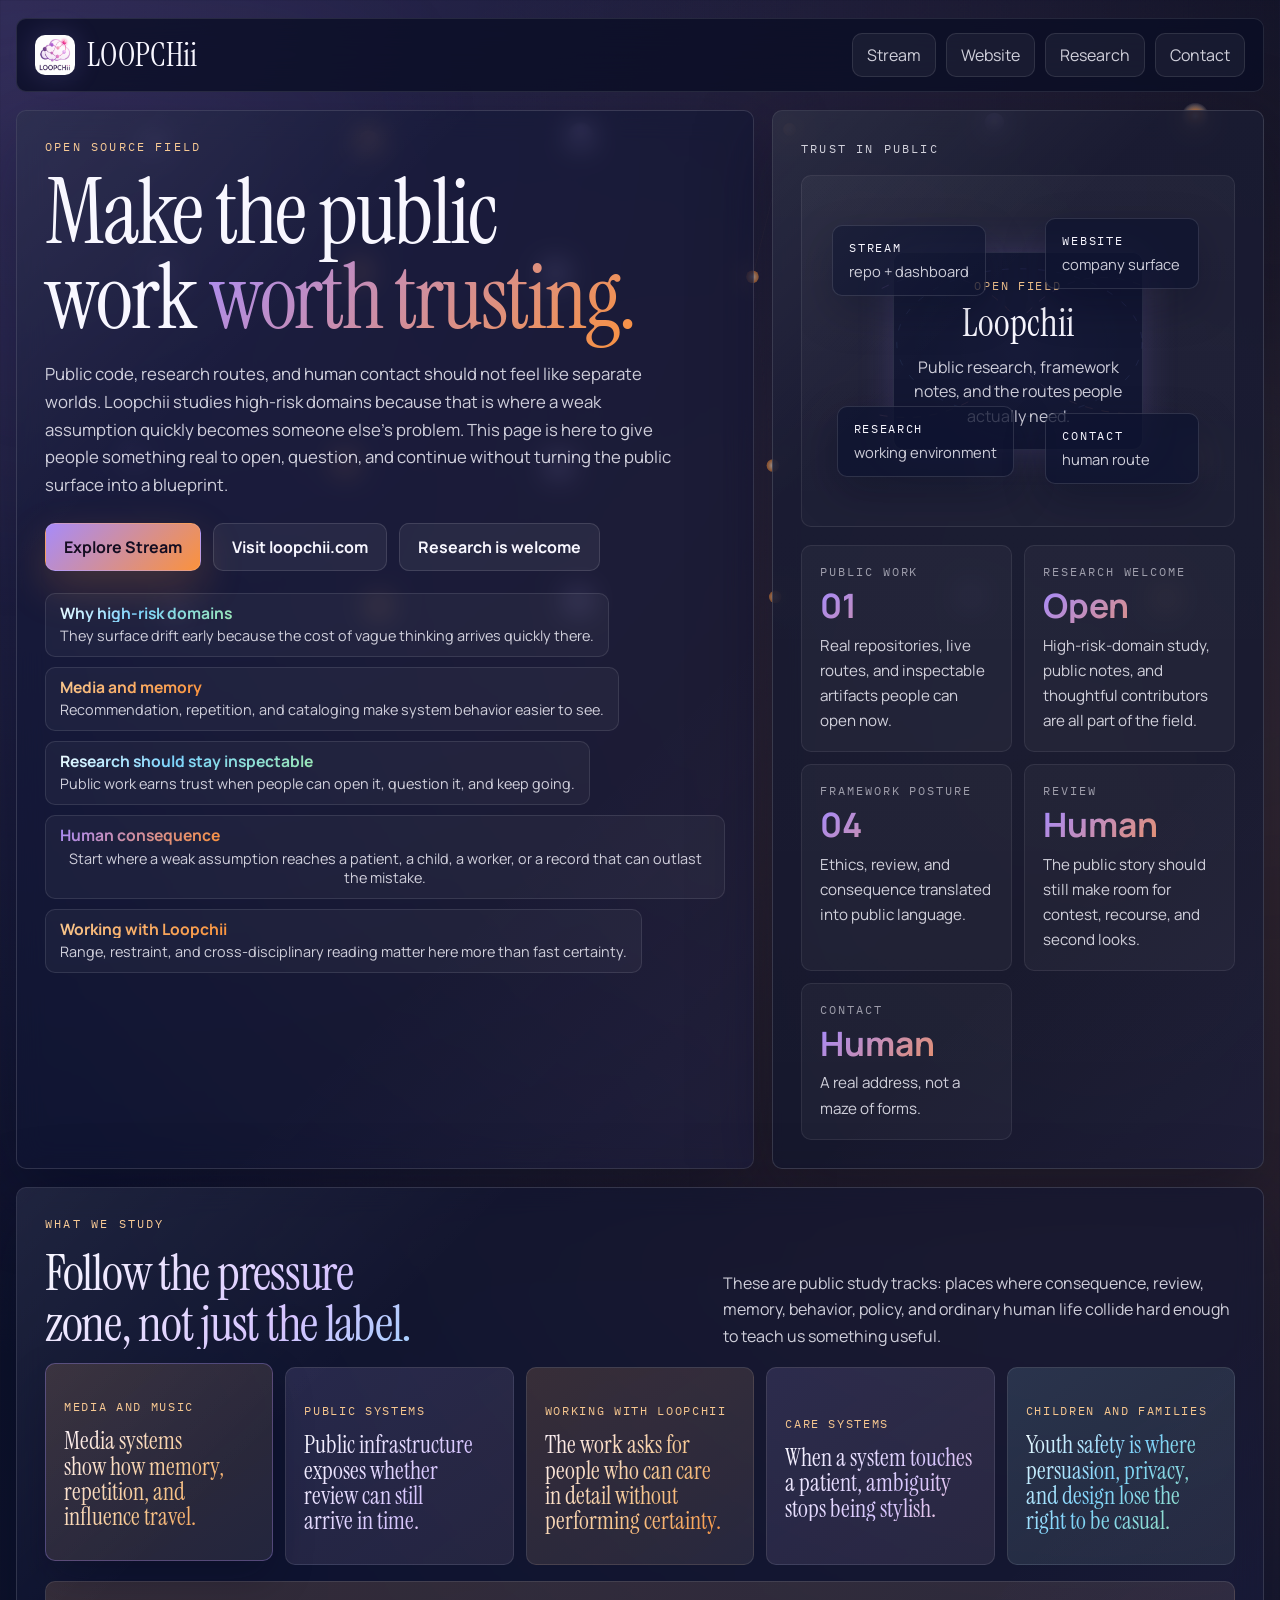
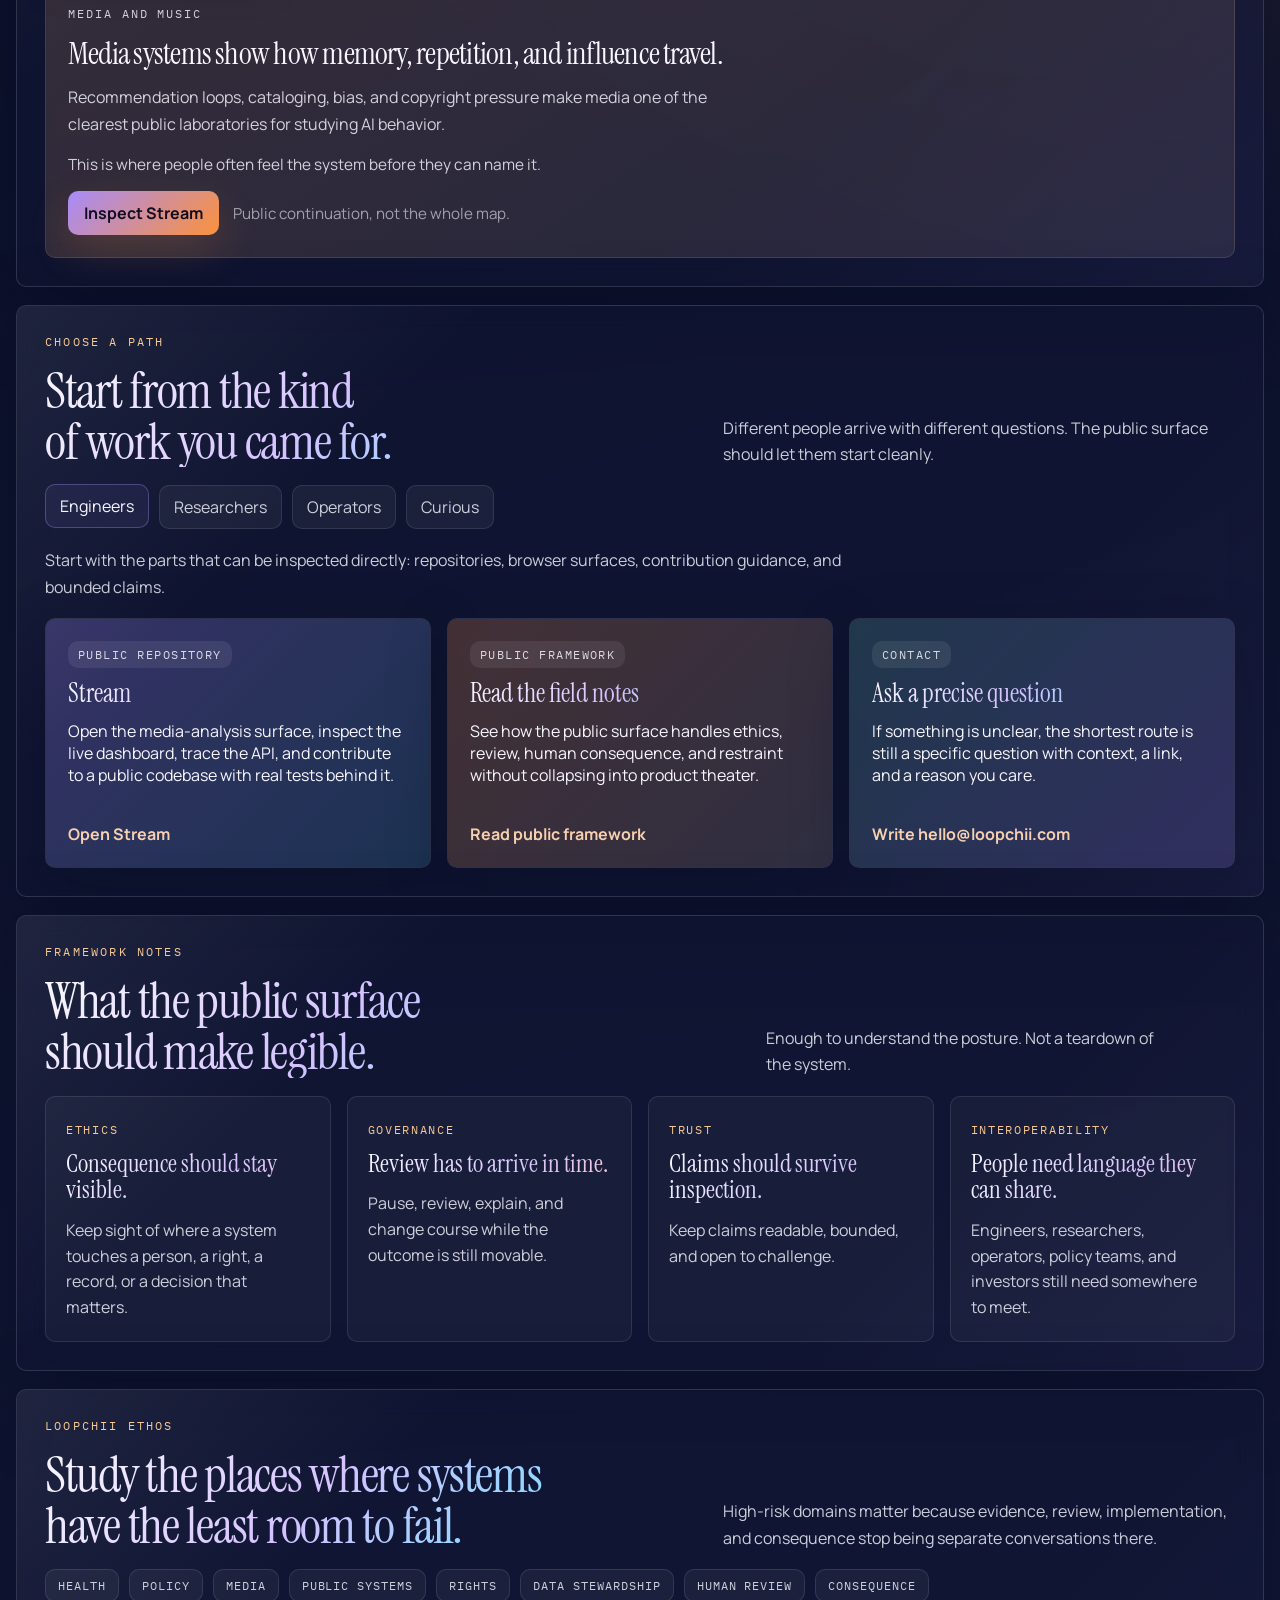
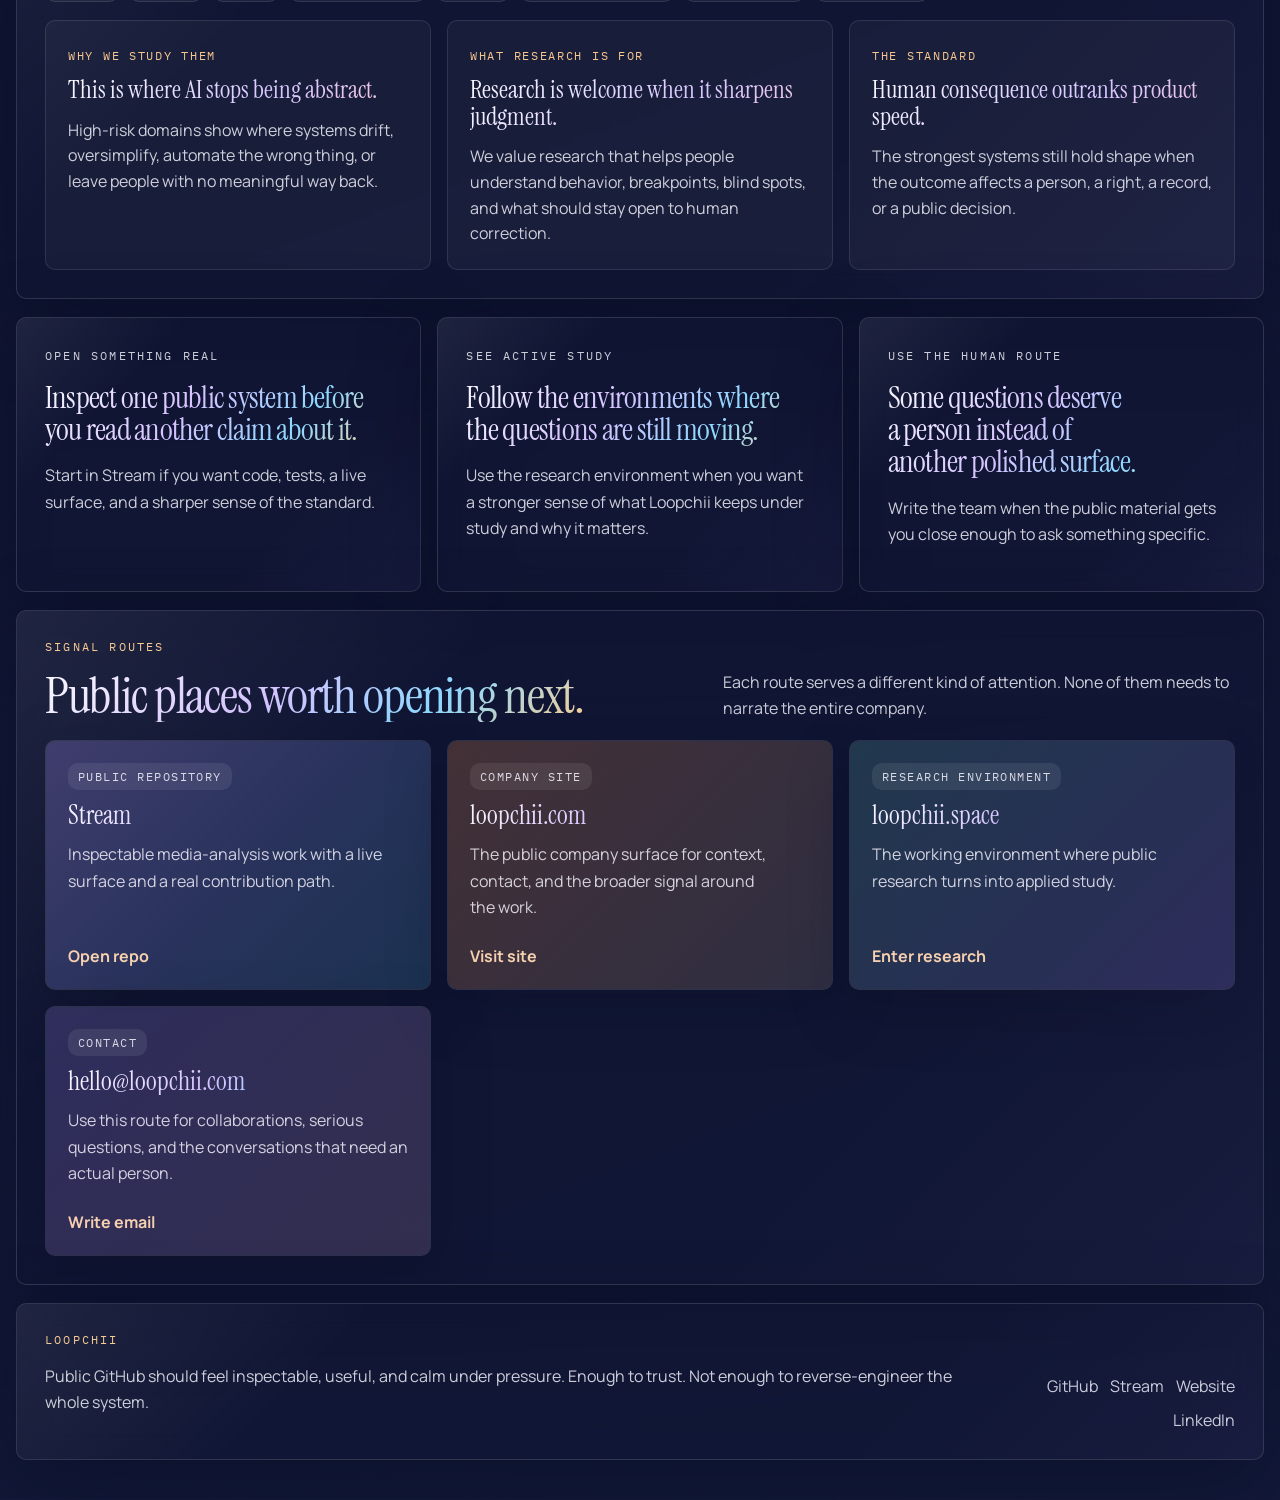
==== commit e554f384: "feat(public): reduce narration and deepen open field routes" ====
--- a/docs/index.html
+++ b/docs/index.html
@@ -47,14 +47,14 @@
             <span class="gradient-text">worth trusting.</span>
           </h1>
           <p class="hero-text">
-            Loopchii uses this open field to publish research surfaces, framework notes, and contribution paths for people who want something concrete to read, test, question, and build from. We study consequential systems in the places with the least room for error, where behavior breaks before the cost lands on a person. The goal is credibility without over-narration: enough to understand the posture, without pretending this page has to tell the whole story.
+            Public code, research routes, and human contact should not feel like separate worlds. Loopchii studies high-risk domains because that is where a weak assumption quickly becomes someone else’s problem. This page is here to give people something real to open, question, and continue without turning the public surface into a blueprint.
           </p>
           <div class="hero-actions">
             <a class="button button-primary" href="https://github.com/loopchii/Stream">Explore Stream</a>
             <a class="button button-secondary" href="https://www.loopchii.com/">Visit loopchii.com</a>
             <a class="button button-secondary" href="mailto:hello@loopchii.com?subject=Loopchii%20Research%20and%20Collaboration">Research is welcome</a>
           </div>
-          <ul class="signal-strip" id="signal-strip" aria-live="polite"></ul>
+          <div class="signal-strip" id="signal-strip" aria-live="polite"></div>
         </div>
 
         <aside class="hero-console glass-panel">
@@ -132,6 +132,21 @@
         </aside>
       </section>
 
+      <section class="study-section glass-panel" id="study">
+        <div class="section-heading">
+          <div>
+            <p class="eyebrow">What We Study</p>
+            <h2>Follow the pressure zone, not just the label.</h2>
+          </div>
+          <p class="section-note">
+            These are public study tracks: places where consequence, review, memory, behavior, policy, and ordinary human life collide hard enough to teach us something useful.
+          </p>
+        </div>
+
+        <div class="study-grid" id="study-grid"></div>
+        <div id="study-detail"></div>
+      </section>
+
       <section class="audience-section glass-panel">
         <div class="section-heading">
           <div>
@@ -139,7 +154,7 @@
             <h2>Start from the kind of work you came for.</h2>
           </div>
           <p class="section-note">
-            The public surface should meet people where they are. It can hold engineering, research, ethics, and operational trust in the same place without forcing everyone through the same story.
+            Different people arrive with different questions. The public surface should let them start cleanly.
           </p>
         </div>
 
@@ -155,7 +170,7 @@
             <h2>What the public surface should make legible.</h2>
           </div>
           <p class="section-note">
-            Not the full internal system. The public framework around how the work thinks about trust, review, and consequence.
+            Enough to understand the posture. Not a teardown of the system.
           </p>
         </div>
 
@@ -163,22 +178,22 @@
           <article class="framework-note">
             <span>Ethics</span>
             <strong>Consequence should stay visible.</strong>
-            <p>Ethics becomes useful when people can see where a system touches a person, a right, a record, or a decision that matters.</p>
+            <p>Keep sight of where a system touches a person, a right, a record, or a decision that matters.</p>
           </article>
           <article class="framework-note">
             <span>Governance</span>
             <strong>Review has to arrive in time.</strong>
-            <p>Governance is not just policy language after the fact. It is the ability to pause, review, explain, and change course while the outcome is still movable.</p>
+            <p>Pause, review, explain, and change course while the outcome is still movable.</p>
           </article>
           <article class="framework-note">
             <span>Trust</span>
             <strong>Claims should survive inspection.</strong>
-            <p>Trust grows when the public material is readable, bounded, and open to challenge rather than inflated past what can actually be shown.</p>
+            <p>Keep claims readable, bounded, and open to challenge.</p>
           </article>
           <article class="framework-note">
             <span>Interoperability</span>
             <strong>People need language they can share.</strong>
-            <p>Engineers, researchers, operators, policy teams, and investors rarely start from the same vocabulary. Public work should still let them meet.</p>
+            <p>Engineers, researchers, operators, policy teams, and investors still need somewhere to meet.</p>
           </article>
         </div>
       </section>
@@ -190,7 +205,7 @@
             <h2>Study the places where systems have the least room to fail.</h2>
           </div>
           <p class="section-note">
-            High-risk domains matter because that is where ethics, policy, evidence, review, and implementation stop being separate conversations.
+            High-risk domains matter because evidence, review, implementation, and consequence stop being separate conversations there.
           </p>
         </div>
 
@@ -209,45 +224,39 @@
           <article class="ethos-card">
             <span>Why we study them</span>
             <strong>This is where AI stops being abstract.</strong>
-            <p>High-risk domains make weak assumptions visible early. They show where systems drift, oversimplify, automate the wrong thing, or leave people with no meaningful way back.</p>
+            <p>High-risk domains show where systems drift, oversimplify, automate the wrong thing, or leave people with no meaningful way back.</p>
           </article>
           <article class="ethos-card">
             <span>What research is for</span>
             <strong>Research is welcome when it sharpens judgment.</strong>
-            <p>We value research that helps people understand how systems behave, where they break, what they overlook, and what needs to stay open to human correction.</p>
+            <p>We value research that helps people understand behavior, breakpoints, blind spots, and what should stay open to human correction.</p>
           </article>
           <article class="ethos-card">
             <span>The standard</span>
             <strong>Human consequence outranks product speed.</strong>
-            <p>The strongest systems are not the ones that move the fastest. They are the ones that still hold shape when the outcome affects a person, a right, a record, or a public decision.</p>
+            <p>The strongest systems still hold shape when the outcome affects a person, a right, a record, or a public decision.</p>
           </article>
         </div>
       </section>
 
       <section class="three-up">
-        <article class="glass-panel manifesto-card">
-          <p class="eyebrow">What Belongs Here</p>
-          <h3>Public work should help people understand what is being taken seriously.</h3>
-          <p>
-            Research surfaces, contribution lanes, framework notes, and standards-facing documentation belong in public when they make decisions clearer without pretending to be the whole system.
-          </p>
-        </article>
-
-        <article class="glass-panel manifesto-card">
-          <p class="eyebrow">What We Abstract On Purpose</p>
-          <h3>The public surface should not collapse into implementation disclosure.</h3>
-          <p>
-            Some details belong in the environments where they are actually used. The public story should stay legible, serious, and useful instead of trying to explain everything at once.
-          </p>
-        </article>
-
-        <article class="glass-panel manifesto-card">
-          <p class="eyebrow">Why People Return</p>
-          <h3>Because the public surface still teaches something real.</h3>
-          <p>
-            The best public technical surfaces give people something to inspect, learn from, improve, or send onward. They leave behind language, judgment, and questions worth keeping.
-          </p>
-        </article>
+        <a class="glass-panel manifesto-card action-manifesto" href="https://github.com/loopchii/Stream">
+          <p class="eyebrow">Open Something Real</p>
+          <h3>Inspect one public system before you read another claim about it.</h3>
+          <p>Start in Stream if you want code, tests, a live surface, and a sharper sense of the standard.</p>
+        </a>
+
+        <a class="glass-panel manifesto-card action-manifesto" href="https://www.loopchii.space/">
+          <p class="eyebrow">See Active Study</p>
+          <h3>Follow the environments where the questions are still moving.</h3>
+          <p>Use the research environment when you want a stronger sense of what Loopchii keeps under study and why it matters.</p>
+        </a>
+
+        <a class="glass-panel manifesto-card action-manifesto" href="mailto:hello@loopchii.com?subject=Loopchii%20Open%20Field">
+          <p class="eyebrow">Use The Human Route</p>
+          <h3>Some questions deserve a person instead of another polished surface.</h3>
+          <p>Write the team when the public material gets you close enough to ask something specific.</p>
+        </a>
       </section>
 
       <section class="link-grid-section glass-panel">
@@ -265,7 +274,7 @@
           <a class="link-card" href="https://github.com/loopchii/Stream">
             <span class="link-kicker">Public Repository</span>
             <strong>Stream</strong>
-            <p>Inspectable media-analysis work with an active dashboard, public lens SDK, and contribution path.</p>
+            <p>Inspectable media-analysis work with a live surface and a real contribution path.</p>
             <span class="link-cta">Open repo</span>
           </a>
 
@@ -279,14 +288,14 @@
           <a class="link-card" href="https://www.loopchii.space/">
             <span class="link-kicker">Research Environment</span>
             <strong>loopchii.space</strong>
-            <p>The working environment where public research becomes applied work and more active study.</p>
+            <p>The working environment where public research turns into applied study.</p>
             <span class="link-cta">Enter research</span>
           </a>
 
           <a class="link-card" href="mailto:hello@loopchii.com?subject=Loopchii%20Collaboration">
             <span class="link-kicker">Contact</span>
             <strong>hello@loopchii.com</strong>
-            <p>Use this route for collaborations, serious questions, and the kind of conversations that need an actual person.</p>
+            <p>Use this route for collaborations, serious questions, and the conversations that need an actual person.</p>
             <span class="link-cta">Write email</span>
           </a>
         </div>
@@ -297,7 +306,7 @@
       <div>
         <p class="eyebrow">Loopchii</p>
         <p class="footer-copy">
-          Public GitHub should be a clean front door: inspectable, useful, visually alive, and disciplined about what it does not explain.
+          Public GitHub should feel inspectable, useful, and calm under pressure. Enough to trust. Not enough to reverse-engineer the whole system.
         </p>
       </div>
       <div class="footer-links">
--- a/docs/styles.css
+++ b/docs/styles.css
@@ -192,7 +192,10 @@
 
 .hero-copy,
 .hero-console,
+.study-section,
 .audience-section,
+.framework-section,
+.ethos-section,
 .link-grid-section,
 .site-footer,
 .manifesto-card {
@@ -301,21 +304,56 @@
 }
 
 .signal-strip {
-  list-style: none;
-  padding: 0;
   margin: 22px 0 0;
   display: flex;
   flex-wrap: wrap;
   gap: 10px;
 }
 
-.signal-strip li {
-  padding: 9px 12px;
+.signal-chip {
+  display: inline-flex;
+  flex-direction: column;
+  gap: 4px;
+  padding: 11px 14px;
   border: 1px solid rgba(255, 255, 255, 0.1);
   border-radius: 10px;
   background: rgba(255, 255, 255, 0.04);
-  font-size: 0.92rem;
   color: var(--ink-soft);
+  min-width: 188px;
+  transition: transform 180ms ease, border-color 180ms ease, box-shadow 180ms ease;
+}
+
+.signal-chip strong {
+  font-size: 0.98rem;
+  line-height: 1.1;
+  background: var(--gradient-main);
+  -webkit-background-clip: text;
+  background-clip: text;
+  -webkit-text-fill-color: transparent;
+}
+
+.signal-chip span {
+  font-size: 0.9rem;
+}
+
+.signal-chip:hover {
+  transform: translateY(-3px);
+  border-color: rgba(167, 139, 250, 0.34);
+  box-shadow: 0 16px 36px rgba(7, 10, 26, 0.24);
+}
+
+.signal-chip--warm strong {
+  background: linear-gradient(135deg, #f7c78f 0%, #fb923c 100%);
+  -webkit-background-clip: text;
+  background-clip: text;
+  -webkit-text-fill-color: transparent;
+}
+
+.signal-chip--mint strong {
+  background: linear-gradient(135deg, #eefbff 0%, #7dd3fc 45%, #9ae6b4 100%);
+  -webkit-background-clip: text;
+  background-clip: text;
+  -webkit-text-fill-color: transparent;
 }
 
 .hero-console {
@@ -505,10 +543,167 @@
   margin: 0;
 }
 
+.section-heading h2,
+.manifesto-card h3 {
+  background: linear-gradient(135deg, #f8f7ff 0%, #d5c2ff 42%, #8ed8ff 72%, #f8cf97 100%);
+  -webkit-background-clip: text;
+  background-clip: text;
+  -webkit-text-fill-color: transparent;
+}
+
 .audience-switcher {
   display: flex;
   flex-wrap: wrap;
   gap: 10px;
+}
+
+.study-grid {
+  display: grid;
+  grid-template-columns: repeat(5, minmax(0, 1fr));
+  gap: 12px;
+  margin-bottom: 16px;
+}
+
+.study-card {
+  appearance: none;
+  cursor: pointer;
+  text-align: left;
+  min-height: 198px;
+  padding: 18px;
+  border-radius: 10px;
+  border: 1px solid rgba(255, 255, 255, 0.1);
+  background: rgba(255, 255, 255, 0.04);
+  color: var(--page-ink);
+  transition: transform 180ms ease, border-color 180ms ease, box-shadow 180ms ease, background 180ms ease;
+}
+
+.study-card[data-tone="violet"] {
+  background: linear-gradient(145deg, rgba(167, 139, 250, 0.1), rgba(255, 199, 230, 0.05)), rgba(255, 255, 255, 0.04);
+}
+
+.study-card[data-tone="warm"] {
+  background: linear-gradient(145deg, rgba(251, 146, 60, 0.12), rgba(255, 225, 170, 0.05)), rgba(255, 255, 255, 0.04);
+}
+
+.study-card[data-tone="mint"] {
+  background: linear-gradient(145deg, rgba(125, 211, 252, 0.1), rgba(154, 230, 180, 0.05)), rgba(255, 255, 255, 0.04);
+}
+
+.study-card span {
+  display: inline-flex;
+  margin-bottom: 14px;
+  font-family: "IBM Plex Mono", monospace;
+  font-size: 0.74rem;
+  letter-spacing: 0.14em;
+  text-transform: uppercase;
+  color: #f7c78f;
+}
+
+.study-card strong {
+  display: block;
+  font-family: "Instrument Serif", Georgia, serif;
+  font-size: 1.5rem;
+  font-weight: 400;
+  line-height: 1.06;
+  text-wrap: balance;
+}
+
+.study-card[data-tone="violet"] strong,
+.framework-note strong,
+.ethos-card strong {
+  background: linear-gradient(135deg, #f8f7ff 0%, #d7c5ff 62%, #f5c7d8 100%);
+  -webkit-background-clip: text;
+  background-clip: text;
+  -webkit-text-fill-color: transparent;
+}
+
+.study-card[data-tone="warm"] strong {
+  background: linear-gradient(135deg, #fdf2f8 0%, #f7c78f 55%, #fb923c 100%);
+  -webkit-background-clip: text;
+  background-clip: text;
+  -webkit-text-fill-color: transparent;
+}
+
+.study-card[data-tone="mint"] strong {
+  background: linear-gradient(135deg, #eefbff 0%, #7dd3fc 45%, #9ae6b4 100%);
+  -webkit-background-clip: text;
+  background-clip: text;
+  -webkit-text-fill-color: transparent;
+}
+
+.study-card:hover,
+.study-card.is-active {
+  transform: translateY(-4px);
+  border-color: rgba(167, 139, 250, 0.32);
+  box-shadow: 0 18px 42px rgba(7, 10, 26, 0.24);
+}
+
+.study-detail-panel {
+  padding: 22px;
+  border-radius: 10px;
+  border: 1px solid rgba(255, 255, 255, 0.1);
+  background: rgba(255, 255, 255, 0.045);
+}
+
+.study-detail-panel[data-tone="violet"] {
+  background: linear-gradient(145deg, rgba(167, 139, 250, 0.12), rgba(255, 199, 230, 0.04)), rgba(255, 255, 255, 0.045);
+}
+
+.study-detail-panel[data-tone="warm"] {
+  background: linear-gradient(145deg, rgba(251, 146, 60, 0.12), rgba(247, 199, 143, 0.05)), rgba(255, 255, 255, 0.045);
+}
+
+.study-detail-panel[data-tone="mint"] {
+  background: linear-gradient(145deg, rgba(125, 211, 252, 0.12), rgba(154, 230, 180, 0.05)), rgba(255, 255, 255, 0.045);
+}
+
+.study-detail-kicker {
+  margin: 0 0 14px;
+  font-family: "IBM Plex Mono", monospace;
+  font-size: 0.76rem;
+  letter-spacing: 0.16em;
+  text-transform: uppercase;
+  color: #f7c78f;
+}
+
+.study-detail-panel h3 {
+  margin-bottom: 14px;
+}
+
+.study-detail-panel p {
+  margin: 0 0 14px;
+  color: var(--ink-soft);
+  line-height: 1.66;
+  max-width: 70ch;
+}
+
+.study-detail-impact {
+  color: #f1ddb5;
+  font-size: 0.96rem;
+}
+
+.study-detail-actions {
+  display: flex;
+  flex-wrap: wrap;
+  gap: 14px;
+  align-items: center;
+}
+
+.study-detail-link {
+  display: inline-flex;
+  align-items: center;
+  min-height: 44px;
+  padding: 0 16px;
+  border-radius: 10px;
+  background: var(--gradient-main);
+  color: #140d21;
+  font-weight: 700;
+  box-shadow: 0 16px 40px rgba(251, 146, 60, 0.18);
+}
+
+.study-detail-note {
+  color: var(--ink-mute);
+  font-size: 0.95rem;
 }
 
 .audience-pill {
@@ -637,6 +832,10 @@
   font-family: "Instrument Serif", Georgia, serif;
   font-weight: 400;
   line-height: 1.08;
+  background: linear-gradient(135deg, #f8f7ff 0%, #d5c2ff 42%, #8ed8ff 72%, #f8cf97 100%);
+  -webkit-background-clip: text;
+  background-clip: text;
+  -webkit-text-fill-color: transparent;
 }
 
 .audience-card p,
@@ -653,6 +852,16 @@
 
 .manifesto-card {
   min-height: 260px;
+}
+
+.action-manifesto {
+  transition: transform 180ms ease, border-color 180ms ease, box-shadow 180ms ease;
+}
+
+.action-manifesto:hover {
+  transform: translateY(-5px);
+  border-color: rgba(167, 139, 250, 0.3);
+  box-shadow: 0 20px 48px rgba(6, 10, 28, 0.28);
 }
 
 .framework-note {
@@ -788,6 +997,10 @@
     grid-template-columns: 1fr 1fr;
   }
 
+  .study-grid {
+    grid-template-columns: repeat(3, minmax(0, 1fr));
+  }
+
   .flow-stage {
     min-height: 440px;
   }
@@ -841,6 +1054,10 @@
     grid-template-columns: 1fr;
   }
 
+  .study-grid {
+    grid-template-columns: 1fr;
+  }
+
   .flow-stage {
     min-height: auto;
     display: grid;
@@ -872,7 +1089,10 @@
 
   .hero-copy,
   .hero-console,
+  .study-section,
   .audience-section,
+  .framework-section,
+  .ethos-section,
   .link-grid-section,
   .site-footer,
   .manifesto-card {
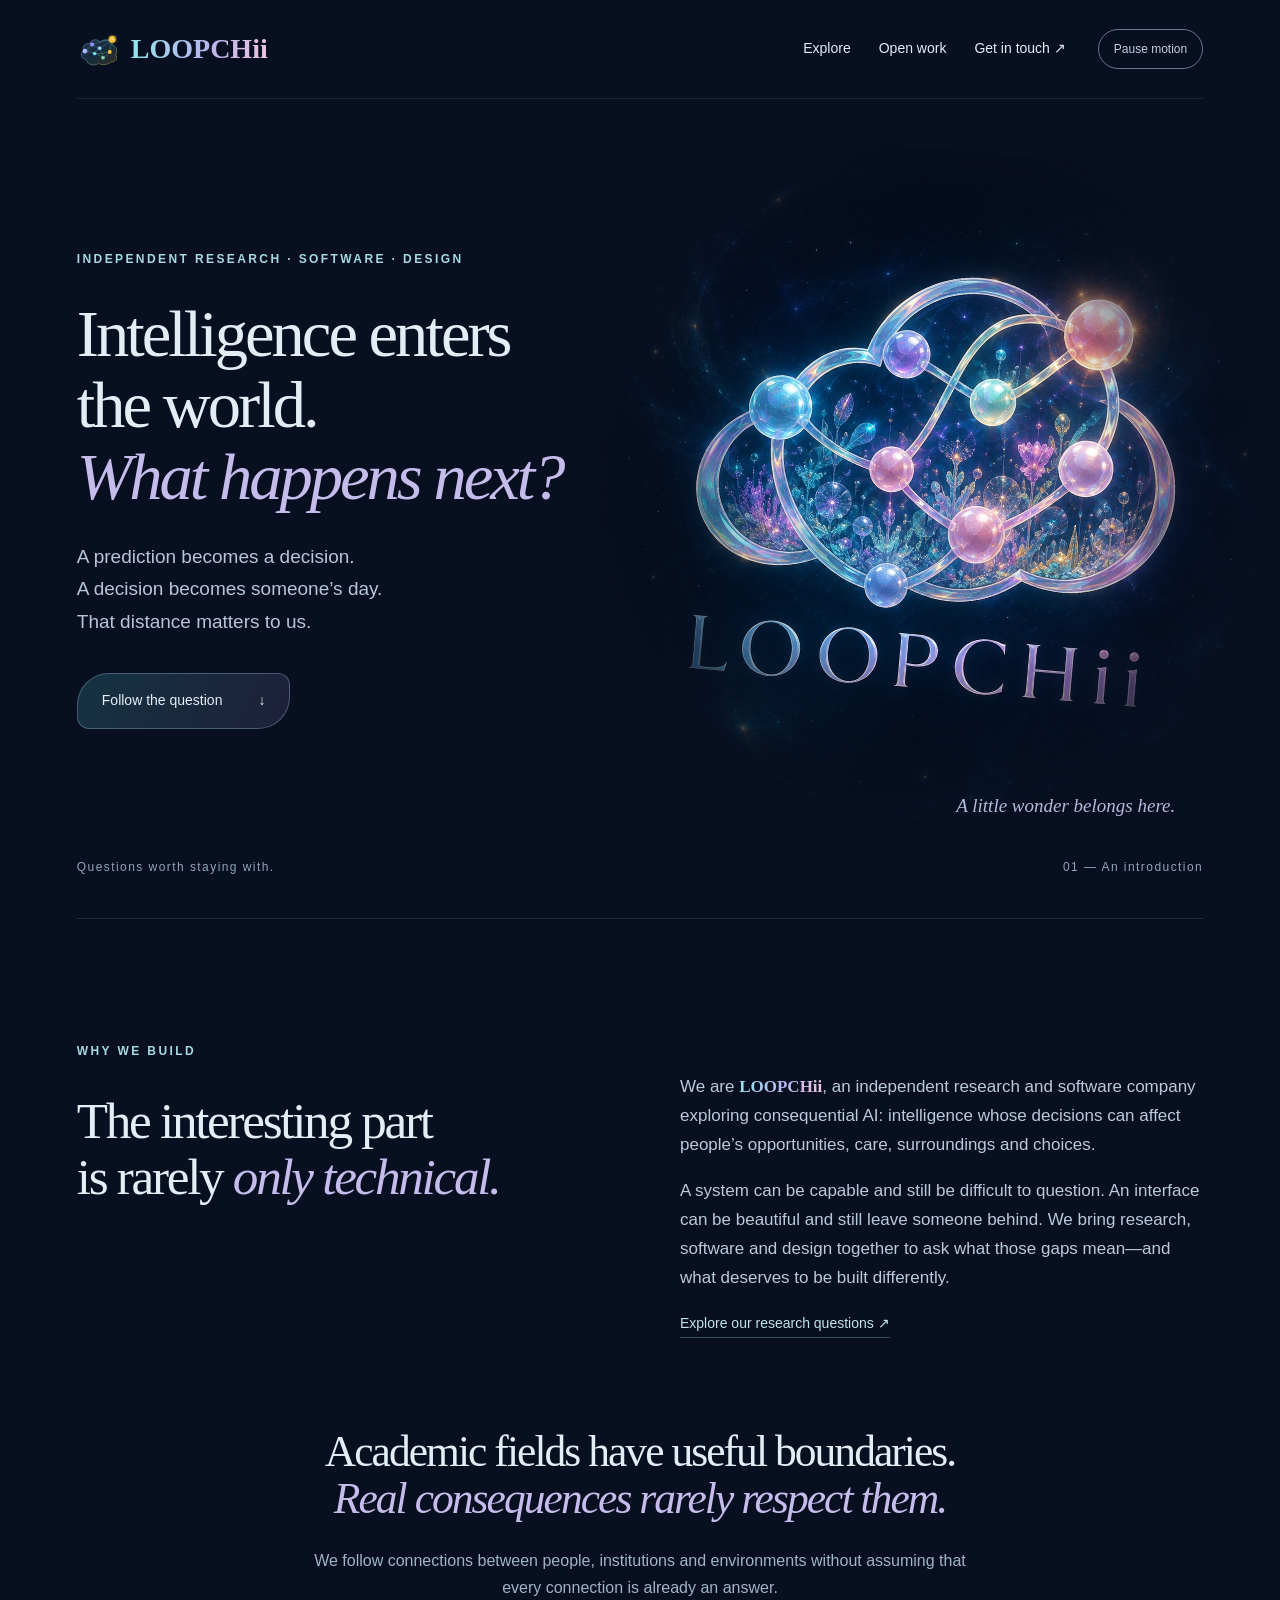
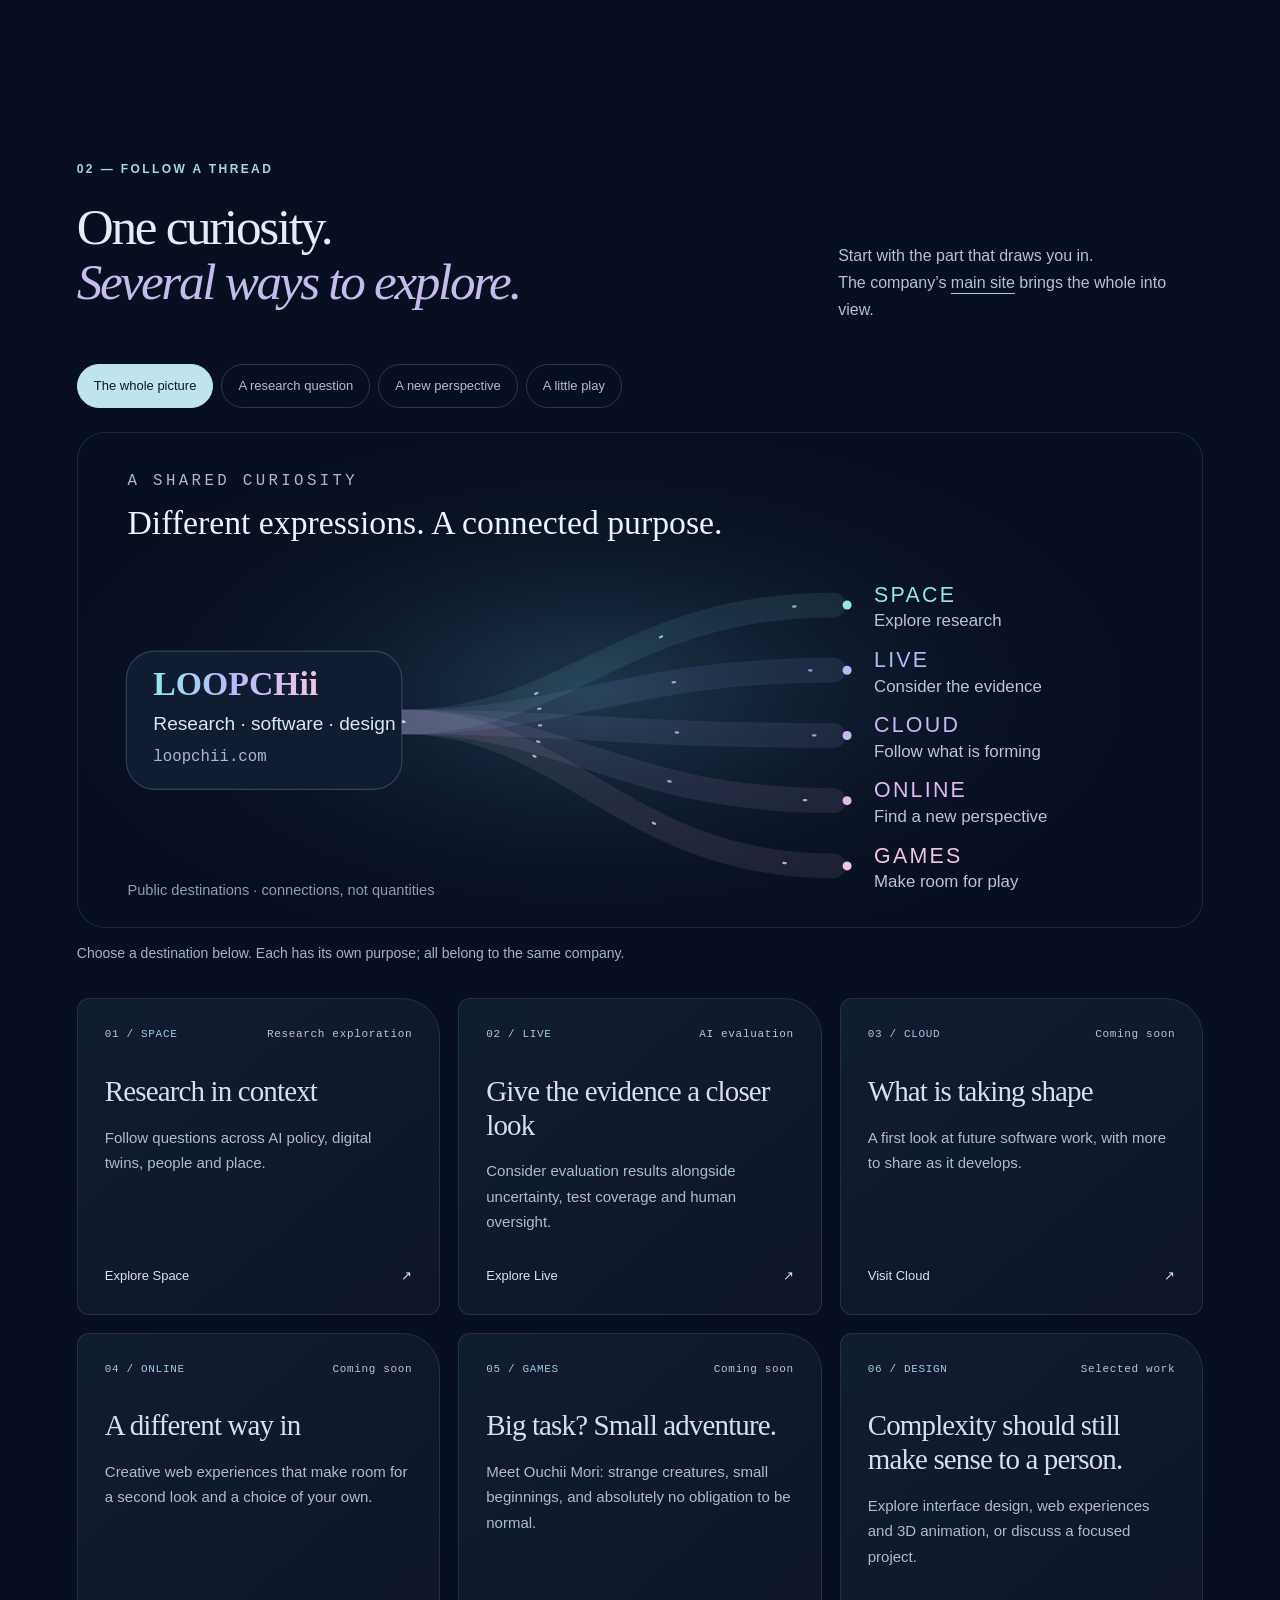
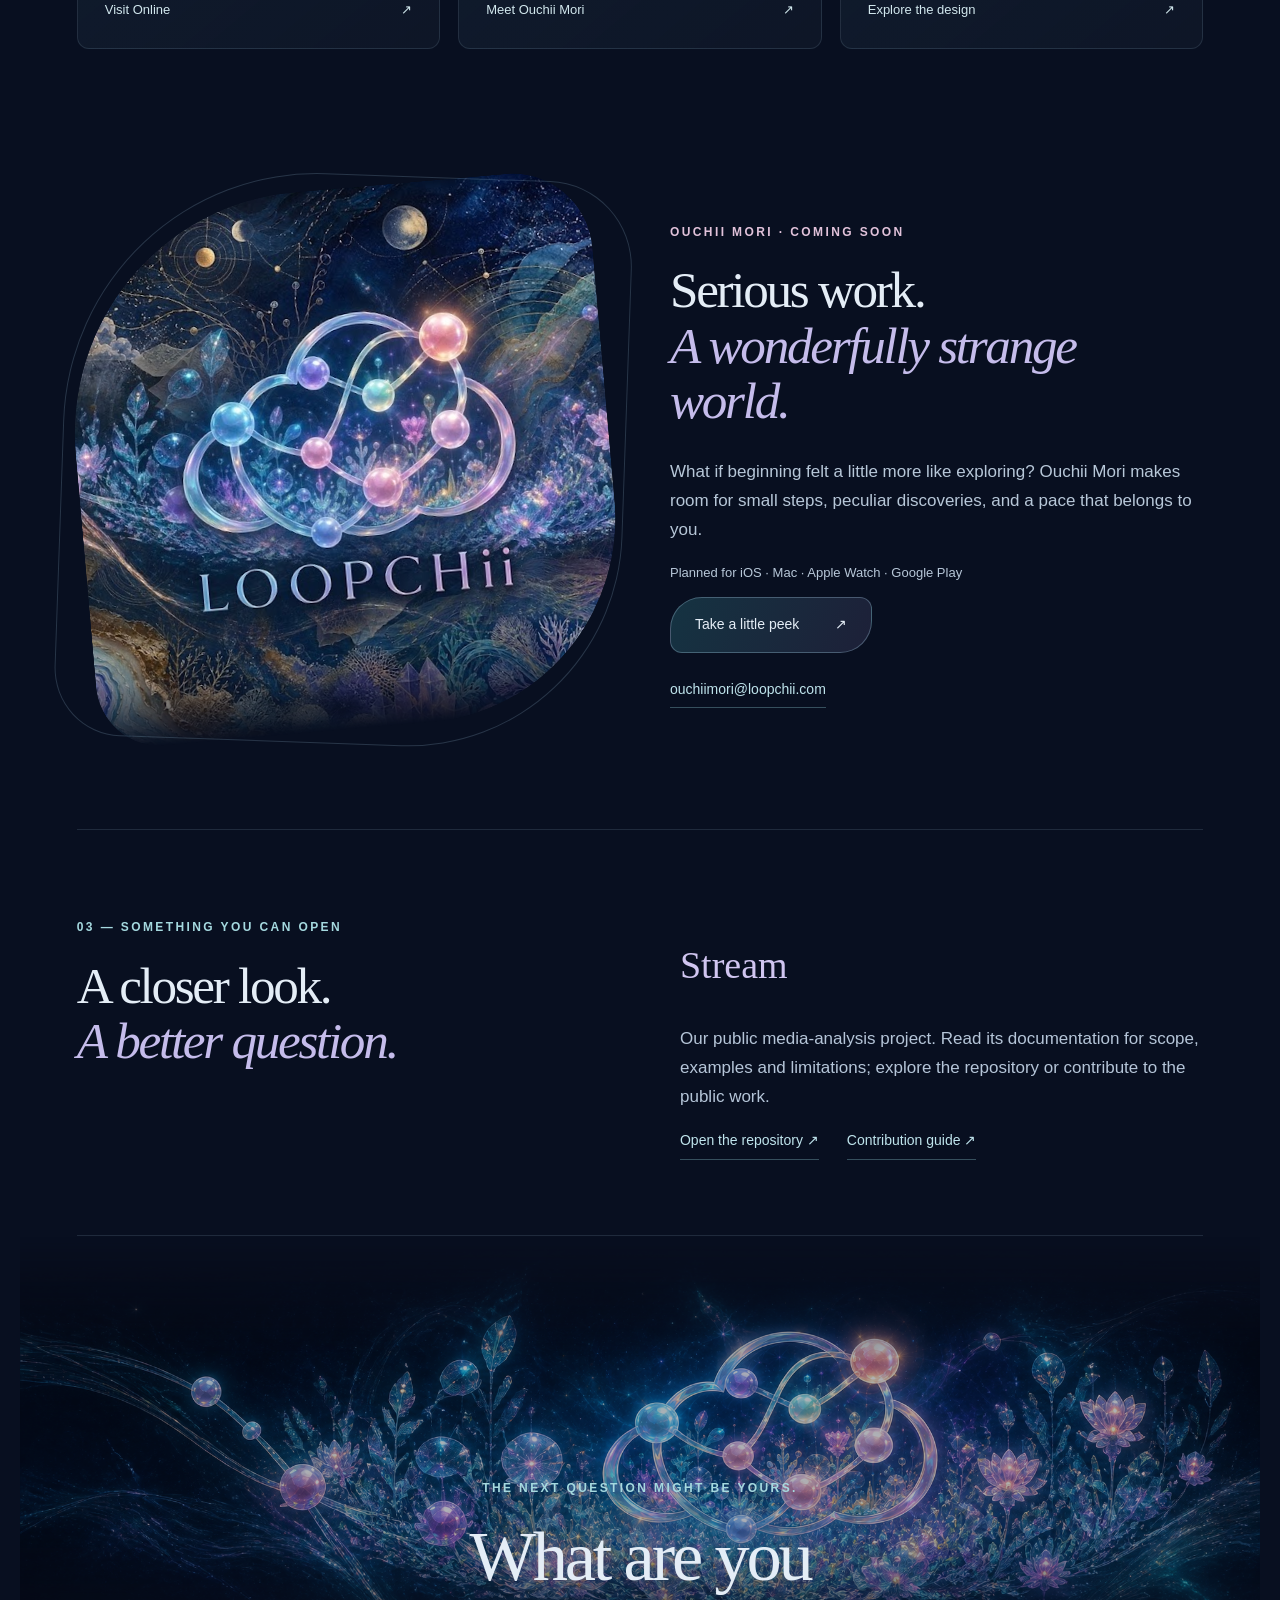
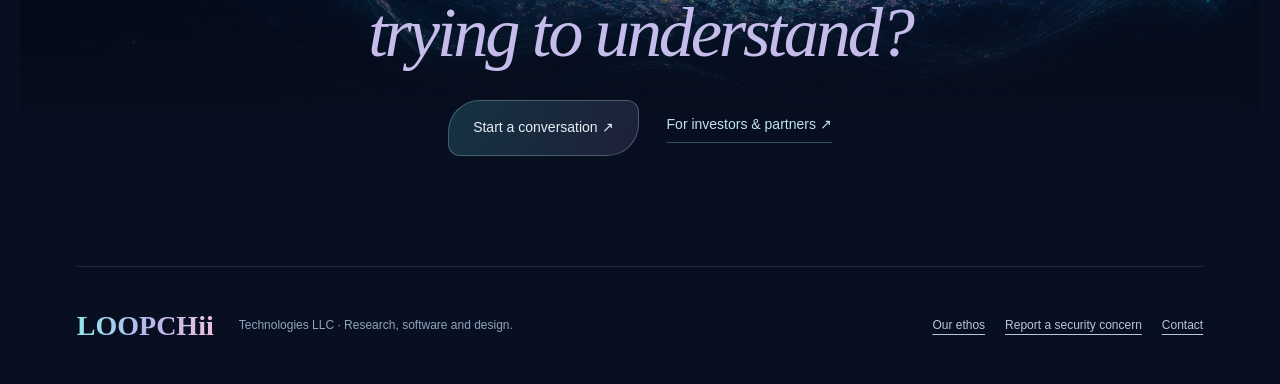
==== commit e92817c6: "Refresh public introduction, ecosystem navigation and cloud identity" ====
--- a/docs/index.html
+++ b/docs/index.html
@@ -1,323 +1,10 @@
-<!DOCTYPE html>
-<html lang="en">
-<head>
-  <meta charset="UTF-8">
-  <meta name="viewport" content="width=device-width, initial-scale=1.0, viewport-fit=cover">
-  <title>Loopchii Open Field</title>
-  <meta name="description" content="Loopchii Open Field is the public GitHub front door for engineers, researchers, operators, and curious people who want a clean, inspectable path into Loopchii's public work.">
-  <meta name="robots" content="index,follow">
-  <meta name="theme-color" content="#0f1430">
-  <meta property="og:type" content="website">
-  <meta property="og:title" content="Loopchii Open Field">
-  <meta property="og:description" content="Public research surfaces, contribution paths, and a serious front door into Loopchii's public work.">
-  <meta property="og:image" content="./assets/loopchii-og.png">
-  <meta property="og:url" content="https://loopchii.github.io/.github/">
-  <meta name="twitter:card" content="summary_large_image">
-  <meta name="twitter:title" content="Loopchii Open Field">
-  <meta name="twitter:description" content="Public research surfaces, contribution paths, and a serious front door into Loopchii's public work.">
-  <meta name="twitter:image" content="./assets/loopchii-og.png">
-  <link rel="icon" type="image/png" href="./assets/loopchii-logo.png">
-  <link rel="preconnect" href="https://fonts.googleapis.com">
-  <link rel="preconnect" href="https://fonts.gstatic.com" crossorigin>
-  <link href="https://fonts.googleapis.com/css2?family=Instrument+Serif:ital@0;1&family=Manrope:wght@400;500;600;700;800&family=IBM+Plex+Mono:wght@400;500&display=swap" rel="stylesheet">
-  <link rel="stylesheet" href="./styles.css">
-</head>
-<body>
-  <canvas id="signal-field" aria-hidden="true"></canvas>
-  <div class="page-shell">
-    <header class="topbar">
-      <a class="brand-lockup" href="https://github.com/loopchii" aria-label="Loopchii on GitHub">
-        <img src="./assets/loopchii-logo.png" alt="Loopchii logo">
-        <span>LOOPCHii</span>
-      </a>
-      <nav class="topnav" aria-label="Primary">
-        <a href="https://github.com/loopchii/Stream">Stream</a>
-        <a href="https://www.loopchii.com/">Website</a>
-        <a href="https://www.loopchii.space/">Research</a>
-        <a href="mailto:hello@loopchii.com">Contact</a>
-      </nav>
-    </header>
-
-    <main>
-      <section class="hero">
-        <div class="hero-copy glass-panel">
-          <p class="eyebrow">Open Source Field</p>
-          <h1>
-            Make the public work
-            <span class="gradient-text">worth trusting.</span>
-          </h1>
-          <p class="hero-text">
-            Public code, research routes, and human contact should not feel like separate worlds. Loopchii studies high-risk domains because that is where a weak assumption quickly becomes someone else’s problem. This page is here to give people something real to open, question, and continue without turning the public surface into a blueprint.
-          </p>
-          <div class="hero-actions">
-            <a class="button button-primary" href="https://github.com/loopchii/Stream">Explore Stream</a>
-            <a class="button button-secondary" href="https://www.loopchii.com/">Visit loopchii.com</a>
-            <a class="button button-secondary" href="mailto:hello@loopchii.com?subject=Loopchii%20Research%20and%20Collaboration">Research is welcome</a>
-          </div>
-          <div class="signal-strip" id="signal-strip" aria-live="polite"></div>
-        </div>
-
-        <aside class="hero-console glass-panel">
-          <p class="eyebrow">Trust In Public</p>
-          <div class="flow-stage">
-            <svg class="flow-svg" viewBox="0 0 620 420" aria-hidden="true">
-              <defs>
-                <linearGradient id="flowGradientA" x1="0%" y1="0%" x2="100%" y2="100%">
-                  <stop offset="0%" stop-color="#a78bfa" stop-opacity="0.7"></stop>
-                  <stop offset="100%" stop-color="#fb923c" stop-opacity="0.4"></stop>
-                </linearGradient>
-                <linearGradient id="flowGradientB" x1="0%" y1="100%" x2="100%" y2="0%">
-                  <stop offset="0%" stop-color="#7dd3fc" stop-opacity="0.45"></stop>
-                  <stop offset="100%" stop-color="#a78bfa" stop-opacity="0.5"></stop>
-                </linearGradient>
-              </defs>
-              <path d="M115 120 C 180 86, 250 94, 312 168" />
-              <path d="M485 115 C 430 92, 362 104, 312 168" />
-              <path d="M112 302 C 190 316, 252 286, 312 228" />
-              <path d="M488 300 C 430 302, 360 286, 312 228" />
-              <ellipse cx="312" cy="198" rx="176" ry="106"></ellipse>
-            </svg>
-
-            <div class="flow-core">
-              <span>Open field</span>
-              <strong>Loopchii</strong>
-              <p>Public research, framework notes, and the routes people actually need.</p>
-            </div>
-
-            <a class="flow-node flow-node-stream" href="https://github.com/loopchii/Stream">
-              <span>Stream</span>
-              <small>repo + dashboard</small>
-            </a>
-            <a class="flow-node flow-node-site" href="https://www.loopchii.com/">
-              <span>Website</span>
-              <small>company surface</small>
-            </a>
-            <a class="flow-node flow-node-research" href="https://www.loopchii.space/">
-              <span>Research</span>
-              <small>working environment</small>
-            </a>
-            <a class="flow-node flow-node-contact" href="mailto:hello@loopchii.com?subject=Loopchii%20Open%20Field">
-              <span>Contact</span>
-              <small>human route</small>
-            </a>
-          </div>
-
-          <div class="console-grid console-mini-grid">
-            <article>
-              <span>Public work</span>
-              <strong id="repo-count">01</strong>
-              <p>Real repositories, live routes, and inspectable artifacts people can open now.</p>
-            </article>
-            <article>
-              <span>Research welcome</span>
-              <strong>Open</strong>
-              <p>High-risk-domain study, public notes, and thoughtful contributors are all part of the field.</p>
-            </article>
-            <article>
-              <span>Framework posture</span>
-              <strong id="route-count">04</strong>
-              <p>Ethics, review, and consequence translated into public language.</p>
-            </article>
-            <article>
-              <span>Review</span>
-              <strong>Human</strong>
-              <p>The public story should still make room for contest, recourse, and second looks.</p>
-            </article>
-            <article>
-              <span>Contact</span>
-              <strong>Human</strong>
-              <p>A real address, not a maze of forms.</p>
-            </article>
-          </div>
-        </aside>
-      </section>
-
-      <section class="study-section glass-panel" id="study">
-        <div class="section-heading">
-          <div>
-            <p class="eyebrow">What We Study</p>
-            <h2>Follow the pressure zone, not just the label.</h2>
-          </div>
-          <p class="section-note">
-            These are public study tracks: places where consequence, review, memory, behavior, policy, and ordinary human life collide hard enough to teach us something useful.
-          </p>
-        </div>
-
-        <div class="study-grid" id="study-grid"></div>
-        <div id="study-detail"></div>
-      </section>
-
-      <section class="audience-section glass-panel">
-        <div class="section-heading">
-          <div>
-            <p class="eyebrow">Choose A Path</p>
-            <h2>Start from the kind of work you came for.</h2>
-          </div>
-          <p class="section-note">
-            Different people arrive with different questions. The public surface should let them start cleanly.
-          </p>
-        </div>
-
-        <div class="audience-switcher" id="audience-switcher" role="tablist" aria-label="Audience paths"></div>
-        <div class="audience-intro" id="audience-intro"></div>
-        <div class="audience-cards" id="audience-cards"></div>
-      </section>
-
-      <section class="framework-section glass-panel">
-        <div class="section-heading">
-          <div>
-            <p class="eyebrow">Framework Notes</p>
-            <h2>What the public surface should make legible.</h2>
-          </div>
-          <p class="section-note">
-            Enough to understand the posture. Not a teardown of the system.
-          </p>
-        </div>
-
-        <div class="framework-grid">
-          <article class="framework-note">
-            <span>Ethics</span>
-            <strong>Consequence should stay visible.</strong>
-            <p>Keep sight of where a system touches a person, a right, a record, or a decision that matters.</p>
-          </article>
-          <article class="framework-note">
-            <span>Governance</span>
-            <strong>Review has to arrive in time.</strong>
-            <p>Pause, review, explain, and change course while the outcome is still movable.</p>
-          </article>
-          <article class="framework-note">
-            <span>Trust</span>
-            <strong>Claims should survive inspection.</strong>
-            <p>Keep claims readable, bounded, and open to challenge.</p>
-          </article>
-          <article class="framework-note">
-            <span>Interoperability</span>
-            <strong>People need language they can share.</strong>
-            <p>Engineers, researchers, operators, policy teams, and investors still need somewhere to meet.</p>
-          </article>
-        </div>
-      </section>
-
-      <section class="ethos-section glass-panel">
-        <div class="section-heading">
-          <div>
-            <p class="eyebrow">Loopchii Ethos</p>
-            <h2>Study the places where systems have the least room to fail.</h2>
-          </div>
-          <p class="section-note">
-            High-risk domains matter because evidence, review, implementation, and consequence stop being separate conversations there.
-          </p>
-        </div>
-
-        <div class="domain-cloud" aria-label="High-risk domains under study">
-          <span class="domain-pill">Health</span>
-          <span class="domain-pill">Policy</span>
-          <span class="domain-pill">Media</span>
-          <span class="domain-pill">Public systems</span>
-          <span class="domain-pill">Rights</span>
-          <span class="domain-pill">Data stewardship</span>
-          <span class="domain-pill">Human review</span>
-          <span class="domain-pill">Consequence</span>
-        </div>
-
-        <div class="ethos-grid">
-          <article class="ethos-card">
-            <span>Why we study them</span>
-            <strong>This is where AI stops being abstract.</strong>
-            <p>High-risk domains show where systems drift, oversimplify, automate the wrong thing, or leave people with no meaningful way back.</p>
-          </article>
-          <article class="ethos-card">
-            <span>What research is for</span>
-            <strong>Research is welcome when it sharpens judgment.</strong>
-            <p>We value research that helps people understand behavior, breakpoints, blind spots, and what should stay open to human correction.</p>
-          </article>
-          <article class="ethos-card">
-            <span>The standard</span>
-            <strong>Human consequence outranks product speed.</strong>
-            <p>The strongest systems still hold shape when the outcome affects a person, a right, a record, or a public decision.</p>
-          </article>
-        </div>
-      </section>
-
-      <section class="three-up">
-        <a class="glass-panel manifesto-card action-manifesto" href="https://github.com/loopchii/Stream">
-          <p class="eyebrow">Open Something Real</p>
-          <h3>Inspect one public system before you read another claim about it.</h3>
-          <p>Start in Stream if you want code, tests, a live surface, and a sharper sense of the standard.</p>
-        </a>
-
-        <a class="glass-panel manifesto-card action-manifesto" href="https://www.loopchii.space/">
-          <p class="eyebrow">See Active Study</p>
-          <h3>Follow the environments where the questions are still moving.</h3>
-          <p>Use the research environment when you want a stronger sense of what Loopchii keeps under study and why it matters.</p>
-        </a>
-
-        <a class="glass-panel manifesto-card action-manifesto" href="mailto:hello@loopchii.com?subject=Loopchii%20Open%20Field">
-          <p class="eyebrow">Use The Human Route</p>
-          <h3>Some questions deserve a person instead of another polished surface.</h3>
-          <p>Write the team when the public material gets you close enough to ask something specific.</p>
-        </a>
-      </section>
-
-      <section class="link-grid-section glass-panel">
-        <div class="section-heading">
-          <div>
-            <p class="eyebrow">Signal Routes</p>
-            <h2>Public places worth opening next.</h2>
-          </div>
-          <p class="section-note">
-            Each route serves a different kind of attention. None of them needs to narrate the entire company.
-          </p>
-        </div>
-
-        <div class="link-grid">
-          <a class="link-card" href="https://github.com/loopchii/Stream">
-            <span class="link-kicker">Public Repository</span>
-            <strong>Stream</strong>
-            <p>Inspectable media-analysis work with a live surface and a real contribution path.</p>
-            <span class="link-cta">Open repo</span>
-          </a>
-
-          <a class="link-card" href="https://www.loopchii.com/">
-            <span class="link-kicker">Company Site</span>
-            <strong>loopchii.com</strong>
-            <p>The public company surface for context, contact, and the broader signal around the work.</p>
-            <span class="link-cta">Visit site</span>
-          </a>
-
-          <a class="link-card" href="https://www.loopchii.space/">
-            <span class="link-kicker">Research Environment</span>
-            <strong>loopchii.space</strong>
-            <p>The working environment where public research turns into applied study.</p>
-            <span class="link-cta">Enter research</span>
-          </a>
-
-          <a class="link-card" href="mailto:hello@loopchii.com?subject=Loopchii%20Collaboration">
-            <span class="link-kicker">Contact</span>
-            <strong>hello@loopchii.com</strong>
-            <p>Use this route for collaborations, serious questions, and the conversations that need an actual person.</p>
-            <span class="link-cta">Write email</span>
-          </a>
-        </div>
-      </section>
-    </main>
-
-    <footer class="site-footer glass-panel">
-      <div>
-        <p class="eyebrow">Loopchii</p>
-        <p class="footer-copy">
-          Public GitHub should feel inspectable, useful, and calm under pressure. Enough to trust. Not enough to reverse-engineer the whole system.
-        </p>
-      </div>
-      <div class="footer-links">
-        <a href="https://github.com/loopchii">GitHub</a>
-        <a href="https://github.com/loopchii/Stream">Stream</a>
-        <a href="https://www.loopchii.com/">Website</a>
-        <a href="https://www.linkedin.com/company/loopchii/">LinkedIn</a>
-      </div>
-    </footer>
-  </div>
-
-  <script src="./app.js"></script>
-</body>
-</html>
+<!doctype html>
+<html lang="en"><head><meta charset="utf-8"><meta name="viewport" content="width=device-width,initial-scale=1"><title>LOOPCHii | Research, Software &amp; Room for Wonder</title><meta name="description" content="Meet LOOPCHii: independent research, software and design exploring consequential AI. Discover the public ecosystem, Ouchii Mori and open work on GitHub."><meta name="theme-color" content="#080f20"><meta name="robots" content="index,follow"><link rel="canonical" href="https://loopchii.github.io/.github/"><meta property="og:type" content="website"><meta property="og:title" content="LOOPCHii | Questions worth building around"><meta property="og:description" content="Research, software and design. Follow the questions, explore the public work, and leave a little room for wonder."><meta property="og:url" content="https://loopchii.github.io/.github/"><meta property="og:image" content="https://loopchii.github.io/.github/assets/celestial-ecology.jpg"><meta property="og:image:alt" content="LOOPCHii cloud in a celestial garden"><meta name="twitter:card" content="summary_large_image"><link rel="icon" type="image/png" sizes="96x96" href="assets/favicon.png"><link rel="icon" type="image/svg+xml" href="assets/cloud-icon.svg"><link rel="stylesheet" href="styles.css"><script src="app.js" defer></script></head>
+<body><a class="skip" href="#main">Skip to the introduction</a><header class="masthead wrap"><a class="brand" href="https://www.loopchii.com/"><img src="assets/cloud-icon.svg" width="42" height="42" alt=""><span class="wordmark">LOOPCHii</span></a><nav aria-label="Primary"><a href="#explore">Explore</a><a href="#open-work">Open work</a><a href="https://www.loopchii.com/contact/">Get in touch <span aria-hidden="true">↗</span></a></nav><button class="motion" type="button" aria-pressed="false" hidden>Pause motion</button></header>
+<main id="main"><section class="hero wrap" aria-labelledby="hero-title"><div class="hero-copy"><p class="eyebrow">Independent research · software · design</p><h1 id="hero-title">Intelligence enters<br>the world.<br><em>What happens next?</em></h1><p class="lead">A prediction becomes a decision.<br>A decision becomes someone’s day.<br>That distance matters to us.</p><a class="button" href="#why">Follow the question <span aria-hidden="true">↓</span></a></div><div class="hero-art"><img src="assets/cloud-garden.jpg" width="1254" height="1254" fetchpriority="high" alt="LOOPCHii’s luminous cloud, carrying a garden of possibilities"><span class="art-caption">A little wonder belongs here.</span></div><div class="hero-foot"><span>Questions worth staying with.</span><span>01 — An introduction</span></div></section>
+<section class="why wrap" id="why" aria-labelledby="why-title"><p class="eyebrow">Why we build</p><div class="editorial"><h2 id="why-title">The interesting part<br>is rarely <em>only technical.</em></h2><div><p>We are <span class="wordmark">LOOPCHii</span>, an independent research and software company exploring consequential AI: intelligence whose decisions can affect people’s opportunities, care, surroundings and choices.</p><p>A system can be capable and still be difficult to question. An interface can be beautiful and still leave someone behind. We bring research, software and design together to ask what those gaps mean—and what deserves to be built differently.</p><a class="text-link" href="https://www.loopchii.com/research/">Explore our research questions ↗</a></div></div><blockquote>Academic fields have useful boundaries.<br><em>Real consequences rarely respect them.</em></blockquote><p class="aside-copy">We follow connections between people, institutions and environments without assuming that every connection is already an answer.</p></section>
+<section class="atlas wrap" id="explore" aria-labelledby="atlas-title"><div class="section-head"><div><p class="eyebrow">02 — Follow a thread</p><h2 id="atlas-title">One curiosity.<br><em>Several ways to explore.</em></h2></div><p>Start with the part that draws you in.<br>The company’s <a href="https://www.loopchii.com/">main site</a> brings the whole into view.</p></div><div class="thread-controls" aria-label="Highlight a public direction" hidden><button type="button" data-thread="all" aria-pressed="true">The whole picture</button><button type="button" data-thread="research" aria-pressed="false">A research question</button><button type="button" data-thread="design" aria-pressed="false">A new perspective</button><button type="button" data-thread="play" aria-pressed="false">A little play</button></div><div class="flow-figure" aria-label="Map of public destinations"><svg xmlns="http://www.w3.org/2000/svg" width="1000" height="440" viewBox="0 0 1000 440" role="img" aria-labelledby="title desc"><title id="title">One curiosity, several ways to explore</title><desc id="desc">Research, design and play connect the company to Space, Live, Cloud, Online and Games. These ribbons show public destinations, not technical dependencies or measured quantities.</desc><defs><linearGradient id="ink"><stop stop-color="#91e7eb"/><stop offset=".48" stop-color="#b9b8fc"/><stop offset="1" stop-color="#f1c7df"/></linearGradient><radialGradient id="halo"><stop stop-color="#244356" stop-opacity=".8"/><stop offset="1" stop-color="#080f20" stop-opacity="0"/></radialGradient></defs><style>.flow{fill:none;stroke-linecap:round}.light{stroke-dasharray:2 120;animation:drift 14s linear infinite;opacity:.8}@keyframes drift{to{stroke-dashoffset:-732}}@media(prefers-reduced-motion:reduce){.light{animation:none}}</style><rect width="1000" height="440" rx="28" fill="#080f20"/><ellipse cx="460" cy="230" rx="480" ry="240" fill="url(#halo)"/><text x="44" y="46" font-family="monospace" font-size="14" fill="#a9b9d1" letter-spacing="3">A SHARED CURIOSITY</text><text x="44" y="90" font-family="Georgia,serif" font-size="30" fill="#edf3fa">Different expressions. A connected purpose.</text><path class="flow" d="M 288 257 C 435 257 485 153 672 153" stroke="#91e7eb" stroke-width="22" opacity=".09"/><path class="flow light" d="M 288 257 C 435 257 485 153 672 153" stroke="#91e7eb" stroke-width="2" style="animation-delay:-0s"/><circle cx="684" cy="153" r="4" fill="#91e7eb"/><text x="708" y="150" font-family="sans-serif" font-size="19" letter-spacing="2" fill="#91e7eb">SPACE</text><text x="708" y="172" font-family="sans-serif" font-size="15" fill="#b8c5d7">Explore research</text><path class="flow" d="M 288 257 C 435 257 485 211 672 211" stroke="#aebcfa" stroke-width="22" opacity=".09"/><path class="flow light" d="M 288 257 C 435 257 485 211 672 211" stroke="#aebcfa" stroke-width="2" style="animation-delay:-2s"/><circle cx="684" cy="211" r="4" fill="#aebcfa"/><text x="708" y="208" font-family="sans-serif" font-size="19" letter-spacing="2" fill="#aebcfa">LIVE</text><text x="708" y="230" font-family="sans-serif" font-size="15" fill="#b8c5d7">Consider the evidence</text><path class="flow" d="M 288 257 C 435 257 485 269 672 269" stroke="#c9b8f3" stroke-width="22" opacity=".09"/><path class="flow light" d="M 288 257 C 435 257 485 269 672 269" stroke="#c9b8f3" stroke-width="2" style="animation-delay:-4s"/><circle cx="684" cy="269" r="4" fill="#c9b8f3"/><text x="708" y="266" font-family="sans-serif" font-size="19" letter-spacing="2" fill="#c9b8f3">CLOUD</text><text x="708" y="288" font-family="sans-serif" font-size="15" fill="#b8c5d7">Follow what is forming</text><path class="flow" d="M 288 257 C 435 257 485 327 672 327" stroke="#e1b9ed" stroke-width="22" opacity=".09"/><path class="flow light" d="M 288 257 C 435 257 485 327 672 327" stroke="#e1b9ed" stroke-width="2" style="animation-delay:-6s"/><circle cx="684" cy="327" r="4" fill="#e1b9ed"/><text x="708" y="324" font-family="sans-serif" font-size="19" letter-spacing="2" fill="#e1b9ed">ONLINE</text><text x="708" y="346" font-family="sans-serif" font-size="15" fill="#b8c5d7">Find a new perspective</text><path class="flow" d="M 288 257 C 435 257 485 385 672 385" stroke="#f1c7df" stroke-width="22" opacity=".09"/><path class="flow light" d="M 288 257 C 435 257 485 385 672 385" stroke="#f1c7df" stroke-width="2" style="animation-delay:-8s"/><circle cx="684" cy="385" r="4" fill="#f1c7df"/><text x="708" y="382" font-family="sans-serif" font-size="19" letter-spacing="2" fill="#f1c7df">GAMES</text><text x="708" y="404" font-family="sans-serif" font-size="15" fill="#b8c5d7">Make room for play</text><rect x="43" y="194" width="245" height="123" rx="25" fill="#101d30" stroke="#66809d" stroke-opacity=".4"/><text x="67" y="233" font-family="Georgia,serif" font-weight="bold" font-size="30" fill="url(#ink)">LOOPCHii</text><text x="67" y="264" font-family="sans-serif" font-size="17" fill="#dbe6f2">Research · software · design</text><text x="67" y="292" font-family="monospace" font-size="14" fill="#a2bdce">loopchii.com</text><text x="44" y="411" font-family="sans-serif" font-size="13" fill="#8d9db6">Public destinations · connections, not quantities</text></svg></div><p class="thread-note" aria-live="polite">Choose a destination below. Each has its own purpose; all belong to the same company.</p><div class="destinations"><a class="destination space" data-destination="space" href="https://www.loopchii.space/"><span class="destination-top"><span>01 / SPACE</span><span class="availability">Research exploration</span></span><h3>Research in context</h3><p>Follow questions across AI policy, digital twins, people and place.</p><span class="destination-link">Explore Space <span aria-hidden="true">↗</span></span></a><a class="destination live" data-destination="live" href="https://www.loopchii.live/"><span class="destination-top"><span>02 / LIVE</span><span class="availability">AI evaluation</span></span><h3>Give the evidence a closer look</h3><p>Consider evaluation results alongside uncertainty, test coverage and human oversight.</p><span class="destination-link">Explore Live <span aria-hidden="true">↗</span></span></a><a class="destination cloud" data-destination="cloud" href="https://www.loopchii.cloud/"><span class="destination-top"><span>03 / CLOUD</span><span class="availability">Coming soon</span></span><h3>What is taking shape</h3><p>A first look at future software work, with more to share as it develops.</p><span class="destination-link">Visit Cloud <span aria-hidden="true">↗</span></span></a><a class="destination online" data-destination="online" href="https://www.loopchii.online/"><span class="destination-top"><span>04 / ONLINE</span><span class="availability">Coming soon</span></span><h3>A different way in</h3><p>Creative web experiences that make room for a second look and a choice of your own.</p><span class="destination-link">Visit Online <span aria-hidden="true">↗</span></span></a><a class="destination games" data-destination="games" href="https://www.loopchii.games/"><span class="destination-top"><span>05 / GAMES</span><span class="availability">Coming soon</span></span><h3>Big task? Small adventure.</h3><p>Meet Ouchii Mori: strange creatures, small beginnings, and absolutely no obligation to be normal.</p><span class="destination-link">Meet Ouchii Mori <span aria-hidden="true">↗</span></span></a><a class="destination company" href="https://www.loopchii.com/design/"><span class="destination-top"><span>06 / DESIGN</span><span class="availability">Selected work</span></span><h3>Complexity should still<br>make sense to a person.</h3><p>Explore interface design, web experiences and 3D animation, or discuss a focused project.</p><span class="destination-link">Explore the design <span aria-hidden="true">↗</span></span></a></div></section>
+<section class="play-section wrap" aria-labelledby="play-title"><div class="play-art"><img src="assets/celestial-ecology.jpg" width="1024" height="576" loading="lazy" alt="A garden of celestial forms surrounding the LOOPCHii cloud"></div><div class="play-copy"><p class="eyebrow">Ouchii Mori · coming soon</p><h2 id="play-title">Serious work.<br><em>A wonderfully strange world.</em></h2><p>What if beginning felt a little more like exploring? Ouchii Mori makes room for small steps, peculiar discoveries, and a pace that belongs to you.</p><p class="platforms">Planned for iOS · Mac · Apple Watch · Google Play</p><a class="button" href="https://www.loopchii.games/">Take a little peek <span aria-hidden="true">↗</span></a><a class="text-link" href="mailto:ouchiimori@loopchii.com">ouchiimori@loopchii.com</a></div></section>
+<section class="open-work wrap" id="open-work" aria-labelledby="open-title"><div><p class="eyebrow">03 — Something you can open</p><h2 id="open-title">A closer look.<br><em>A better question.</em></h2></div><div class="open-body"><h3>Stream</h3><p>Our public media-analysis project. Read its documentation for scope, examples and limitations; explore the repository or contribute to the public work.</p><div class="inline-links"><a class="text-link" href="https://github.com/loopchii/Stream">Open the repository ↗</a><a class="text-link" href="https://github.com/loopchii/.github/blob/main/CONTRIBUTING.md">Contribution guide ↗</a></div></div></section>
+<section class="invitation wrap"><img src="assets/cloud-river.png" width="1983" height="793" loading="lazy" alt="" aria-hidden="true"><p class="eyebrow">The next question might be yours.</p><h2>What are you<br><em>trying to understand?</em></h2><div class="inline-links"><a class="button" href="https://www.loopchii.com/contact/">Start a conversation ↗</a><a class="text-link" href="https://www.loopchii.com/investors/">For investors &amp; partners ↗</a></div></section></main>
+<footer class="wrap"><a class="brand" href="https://github.com/loopchii"><span class="wordmark">LOOPCHii</span></a><p>Technologies LLC · Research, software and design.</p><nav aria-label="Footer"><a href="https://www.loopchii.com/ethos/">Our ethos</a><a href="https://github.com/loopchii/.github/blob/main/SECURITY.md">Report a security concern</a><a href="https://www.loopchii.com/contact/">Contact</a></nav></footer></body></html>
--- a/docs/styles.css
+++ b/docs/styles.css
@@ -1,1116 +1,2 @@
-:root {
-  --page-ink: #f8f7ff;
-  --ink-soft: rgba(248, 247, 255, 0.82);
-  --ink-mute: rgba(248, 247, 255, 0.58);
-  --panel: rgba(17, 22, 52, 0.56);
-  --panel-strong: rgba(20, 26, 60, 0.78);
-  --border: rgba(255, 255, 255, 0.14);
-  --border-strong: rgba(167, 139, 250, 0.36);
-  --shadow: 0 24px 80px rgba(3, 9, 30, 0.38);
-  --gradient-main: linear-gradient(135deg, #a78bfa 0%, #fb923c 100%);
-  --gradient-cool: linear-gradient(135deg, rgba(167, 139, 250, 0.28), rgba(97, 218, 251, 0.16));
-  --gradient-warm: linear-gradient(135deg, rgba(251, 146, 60, 0.24), rgba(255, 214, 153, 0.14));
-  --gradient-mint: linear-gradient(135deg, rgba(118, 233, 204, 0.18), rgba(167, 139, 250, 0.2));
-  --background:
-    radial-gradient(circle at top left, rgba(167, 139, 250, 0.24), transparent 28%),
-    radial-gradient(circle at 85% 18%, rgba(251, 146, 60, 0.18), transparent 26%),
-    linear-gradient(160deg, #090d22 0%, #0f1430 46%, #121938 100%);
-}
-
-*,
-*::before,
-*::after {
-  box-sizing: border-box;
-}
-
-html,
-body {
-  margin: 0;
-  min-height: 100%;
-  font-family: "Manrope", -apple-system, BlinkMacSystemFont, "Segoe UI", sans-serif;
-  color: var(--page-ink);
-  background: var(--background);
-  overflow-x: hidden;
-}
-
-body {
-  position: relative;
-  min-width: 320px;
-}
-
-body::before,
-body::after {
-  content: "";
-  position: fixed;
-  width: 38vw;
-  height: 38vw;
-  border-radius: 10px;
-  filter: blur(80px);
-  opacity: 0.28;
-  pointer-events: none;
-  z-index: 0;
-  animation: loopchiiRibbonDrift 18s ease-in-out infinite;
-}
-
-body::before {
-  top: 4vh;
-  left: -8vw;
-  background: linear-gradient(135deg, rgba(167, 139, 250, 0.24), rgba(251, 146, 60, 0.06));
-}
-
-body::after {
-  right: -10vw;
-  bottom: 6vh;
-  background: linear-gradient(135deg, rgba(125, 211, 252, 0.14), rgba(167, 139, 250, 0.12));
-  animation-delay: -8s;
-}
-
-a {
-  color: inherit;
-  text-decoration: none;
-}
-
-img {
-  max-width: 100%;
-  display: block;
-}
-
-button {
-  font: inherit;
-}
-
-#signal-field {
-  position: fixed;
-  inset: 0;
-  width: 100%;
-  height: 100%;
-  z-index: 0;
-  pointer-events: none;
-  opacity: 0.88;
-}
-
-.page-shell {
-  position: relative;
-  z-index: 1;
-  width: min(1280px, calc(100vw - 32px));
-  margin: 0 auto;
-  padding: 18px 0 40px;
-}
-
-.glass-panel {
-  background: var(--panel);
-  backdrop-filter: blur(14px);
-  -webkit-backdrop-filter: blur(14px);
-  border: 1px solid var(--border);
-  border-radius: 10px;
-  box-shadow: var(--shadow);
-  position: relative;
-  overflow: hidden;
-}
-
-.glass-panel::after {
-  content: "";
-  position: absolute;
-  inset: 0;
-  background: linear-gradient(135deg, rgba(255, 255, 255, 0.07), transparent 26%, transparent 70%, rgba(167, 139, 250, 0.05));
-  pointer-events: none;
-}
-
-.topbar {
-  position: sticky;
-  top: 14px;
-  z-index: 3;
-  display: flex;
-  justify-content: space-between;
-  align-items: center;
-  gap: 18px;
-  padding: 14px 18px;
-  margin-bottom: 18px;
-  background: rgba(10, 14, 37, 0.78);
-  backdrop-filter: blur(18px);
-  -webkit-backdrop-filter: blur(18px);
-  border: 1px solid rgba(255, 255, 255, 0.1);
-  border-radius: 10px;
-}
-
-.brand-lockup {
-  display: inline-flex;
-  align-items: center;
-  gap: 12px;
-  min-width: 0;
-}
-
-.brand-lockup img {
-  width: 40px;
-  height: 40px;
-  border-radius: 10px;
-  box-shadow: 0 0 28px rgba(167, 139, 250, 0.2);
-}
-
-.brand-lockup span {
-  font-family: "Instrument Serif", Georgia, serif;
-  font-size: 2rem;
-  letter-spacing: 0.01em;
-}
-
-.topnav {
-  display: flex;
-  flex-wrap: wrap;
-  justify-content: flex-end;
-  gap: 10px;
-}
-
-.topnav a,
-.audience-pill {
-  border: 1px solid rgba(255, 255, 255, 0.1);
-  background: rgba(255, 255, 255, 0.05);
-  padding: 10px 14px;
-  border-radius: 10px;
-  color: var(--ink-soft);
-  transition: border-color 180ms ease, transform 180ms ease, color 180ms ease, background 180ms ease;
-}
-
-.topnav a:hover,
-.audience-pill:hover,
-.audience-pill[aria-selected="true"] {
-  transform: translateY(-1px);
-  border-color: rgba(167, 139, 250, 0.34);
-  color: var(--page-ink);
-  background: rgba(167, 139, 250, 0.08);
-}
-
-main {
-  display: grid;
-  gap: 18px;
-}
-
-.hero {
-  display: grid;
-  grid-template-columns: minmax(0, 1.2fr) minmax(300px, 0.8fr);
-  gap: 18px;
-}
-
-.hero-copy,
-.hero-console,
-.study-section,
-.audience-section,
-.framework-section,
-.ethos-section,
-.link-grid-section,
-.site-footer,
-.manifesto-card {
-  padding: 28px;
-}
-
-.eyebrow {
-  margin: 0 0 16px;
-  font-size: 0.76rem;
-  font-family: "IBM Plex Mono", monospace;
-  letter-spacing: 0.18em;
-  text-transform: uppercase;
-  color: #f7c78f;
-}
-
-h1,
-h2,
-h3 {
-  margin: 0;
-  font-family: "Instrument Serif", Georgia, serif;
-  font-weight: 400;
-  letter-spacing: -0.025em;
-  text-wrap: balance;
-}
-
-h1 {
-  font-size: clamp(3.4rem, 7vw, 6.25rem);
-  line-height: 0.95;
-}
-
-h2 {
-  font-size: clamp(2rem, 4vw, 3.3rem);
-  line-height: 1;
-}
-
-h3 {
-  font-size: clamp(1.5rem, 2.4vw, 2.15rem);
-  line-height: 1.05;
-}
-
-.gradient-text {
-  background: var(--gradient-main);
-  -webkit-background-clip: text;
-  background-clip: text;
-  -webkit-text-fill-color: transparent;
-}
-
-.hero-text,
-.section-note,
-.audience-intro p,
-.manifesto-card p,
-.link-card p,
-.footer-copy,
-.hero-console p {
-  color: var(--ink-soft);
-  line-height: 1.65;
-  text-wrap: pretty;
-}
-
-.hero-text {
-  margin: 20px 0 0;
-  max-width: 64ch;
-  font-size: 1.05rem;
-}
-
-.hero-actions {
-  display: flex;
-  flex-wrap: wrap;
-  gap: 12px;
-  margin-top: 24px;
-}
-
-.button {
-  display: inline-flex;
-  align-items: center;
-  justify-content: center;
-  min-height: 48px;
-  padding: 0 18px;
-  border-radius: 10px;
-  border: 1px solid rgba(255, 255, 255, 0.12);
-  font-weight: 700;
-  transition: transform 180ms ease, box-shadow 180ms ease, border-color 180ms ease, background 180ms ease;
-}
-
-.button:hover {
-  transform: translateY(-2px);
-}
-
-.button-primary {
-  background: var(--gradient-main);
-  color: #140d21;
-  box-shadow: 0 16px 44px rgba(251, 146, 60, 0.22);
-}
-
-.button-secondary {
-  background: rgba(255, 255, 255, 0.06);
-  color: var(--page-ink);
-}
-
-.button-secondary:hover {
-  border-color: rgba(167, 139, 250, 0.34);
-}
-
-.button-primary:hover {
-  box-shadow: 0 22px 56px rgba(251, 146, 60, 0.24), 0 0 28px rgba(167, 139, 250, 0.18);
-}
-
-.signal-strip {
-  margin: 22px 0 0;
-  display: flex;
-  flex-wrap: wrap;
-  gap: 10px;
-}
-
-.signal-chip {
-  display: inline-flex;
-  flex-direction: column;
-  gap: 4px;
-  padding: 11px 14px;
-  border: 1px solid rgba(255, 255, 255, 0.1);
-  border-radius: 10px;
-  background: rgba(255, 255, 255, 0.04);
-  color: var(--ink-soft);
-  min-width: 188px;
-  transition: transform 180ms ease, border-color 180ms ease, box-shadow 180ms ease;
-}
-
-.signal-chip strong {
-  font-size: 0.98rem;
-  line-height: 1.1;
-  background: var(--gradient-main);
-  -webkit-background-clip: text;
-  background-clip: text;
-  -webkit-text-fill-color: transparent;
-}
-
-.signal-chip span {
-  font-size: 0.9rem;
-}
-
-.signal-chip:hover {
-  transform: translateY(-3px);
-  border-color: rgba(167, 139, 250, 0.34);
-  box-shadow: 0 16px 36px rgba(7, 10, 26, 0.24);
-}
-
-.signal-chip--warm strong {
-  background: linear-gradient(135deg, #f7c78f 0%, #fb923c 100%);
-  -webkit-background-clip: text;
-  background-clip: text;
-  -webkit-text-fill-color: transparent;
-}
-
-.signal-chip--mint strong {
-  background: linear-gradient(135deg, #eefbff 0%, #7dd3fc 45%, #9ae6b4 100%);
-  -webkit-background-clip: text;
-  background-clip: text;
-  -webkit-text-fill-color: transparent;
-}
-
-.hero-console {
-  background:
-    linear-gradient(180deg, rgba(255, 255, 255, 0.05), rgba(255, 255, 255, 0.03)),
-    rgba(10, 14, 38, 0.82);
-}
-
-.flow-stage {
-  position: relative;
-  min-height: 352px;
-  margin-bottom: 18px;
-  border-radius: 10px;
-  border: 1px solid rgba(255, 255, 255, 0.08);
-  background:
-    radial-gradient(circle at center, rgba(167, 139, 250, 0.12), transparent 38%),
-    linear-gradient(180deg, rgba(255, 255, 255, 0.04), rgba(255, 255, 255, 0.02));
-  overflow: hidden;
-}
-
-.flow-svg {
-  position: absolute;
-  inset: 0;
-  width: 100%;
-  height: 100%;
-  opacity: 0.94;
-}
-
-.flow-svg path,
-.flow-svg ellipse {
-  fill: none;
-  stroke: url(#flowGradientA);
-  stroke-width: 1.4;
-  stroke-linecap: round;
-  stroke-dasharray: 10 14;
-  animation: loopchiiPathFlow 18s linear infinite;
-}
-
-.flow-svg ellipse {
-  stroke: url(#flowGradientB);
-  stroke-dasharray: 8 18;
-  animation-duration: 22s;
-}
-
-.flow-core {
-  position: absolute;
-  top: 50%;
-  left: 50%;
-  width: min(250px, 66%);
-  padding: 20px;
-  transform: translate(-50%, -50%);
-  border-radius: 10px;
-  border: 1px solid rgba(255, 255, 255, 0.1);
-  background: rgba(17, 22, 52, 0.8);
-  box-shadow: 0 0 36px rgba(167, 139, 250, 0.18);
-  text-align: center;
-}
-
-.flow-core span,
-.flow-node span {
-  display: inline-flex;
-  font-family: "IBM Plex Mono", monospace;
-  font-size: 0.76rem;
-  letter-spacing: 0.14em;
-  text-transform: uppercase;
-}
-
-.flow-core span {
-  color: #f7c78f;
-}
-
-.flow-core strong {
-  display: block;
-  margin-top: 10px;
-  font-family: "Instrument Serif", Georgia, serif;
-  font-size: 2.35rem;
-  font-weight: 400;
-  line-height: 1;
-}
-
-.flow-core p {
-  margin: 12px 0 0;
-  color: var(--ink-soft);
-  line-height: 1.55;
-}
-
-.flow-node {
-  position: absolute;
-  display: flex;
-  flex-direction: column;
-  gap: 6px;
-  min-width: 154px;
-  padding: 14px 16px;
-  border-radius: 10px;
-  border: 1px solid rgba(255, 255, 255, 0.12);
-  background: rgba(15, 20, 48, 0.78);
-  box-shadow: 0 16px 42px rgba(2, 8, 28, 0.28);
-  transition: transform 180ms ease, border-color 180ms ease, box-shadow 180ms ease, background 180ms ease;
-}
-
-.flow-node small {
-  color: var(--ink-soft);
-  font-size: 0.92rem;
-}
-
-.flow-node:hover {
-  transform: translateY(-4px);
-  border-color: rgba(167, 139, 250, 0.36);
-  box-shadow: 0 24px 54px rgba(2, 8, 28, 0.34), 0 0 24px rgba(167, 139, 250, 0.14);
-}
-
-.flow-node-stream {
-  top: 14%;
-  left: 7%;
-  animation: loopchiiNodeFloatA 9s ease-in-out infinite;
-}
-
-.flow-node-site {
-  top: 12%;
-  right: 8%;
-  animation: loopchiiNodeFloatB 10s ease-in-out infinite;
-}
-
-.flow-node-research {
-  left: 8%;
-  bottom: 14%;
-  animation: loopchiiNodeFloatC 10.5s ease-in-out infinite;
-}
-
-.flow-node-contact {
-  right: 8%;
-  bottom: 12%;
-  animation: loopchiiNodeFloatD 8.5s ease-in-out infinite;
-}
-
-.console-grid {
-  display: grid;
-  gap: 12px;
-}
-
-.console-grid article {
-  padding: 18px;
-  border-radius: 10px;
-  border: 1px solid rgba(255, 255, 255, 0.08);
-  background: rgba(255, 255, 255, 0.035);
-}
-
-.console-mini-grid {
-  grid-template-columns: repeat(2, minmax(0, 1fr));
-}
-
-.console-grid span {
-  display: block;
-  font-family: "IBM Plex Mono", monospace;
-  font-size: 0.76rem;
-  letter-spacing: 0.16em;
-  text-transform: uppercase;
-  color: var(--ink-mute);
-}
-
-.console-grid strong {
-  display: block;
-  margin-top: 10px;
-  font-size: 2.1rem;
-  line-height: 1;
-  background: var(--gradient-main);
-  -webkit-background-clip: text;
-  background-clip: text;
-  -webkit-text-fill-color: transparent;
-}
-
-.console-grid p {
-  margin: 10px 0 0;
-  font-size: 0.95rem;
-}
-
-.section-heading {
-  display: flex;
-  justify-content: space-between;
-  gap: 20px;
-  align-items: end;
-  margin-bottom: 18px;
-}
-
-.section-note {
-  max-width: 32rem;
-  margin: 0;
-}
-
-.section-heading h2,
-.manifesto-card h3 {
-  background: linear-gradient(135deg, #f8f7ff 0%, #d5c2ff 42%, #8ed8ff 72%, #f8cf97 100%);
-  -webkit-background-clip: text;
-  background-clip: text;
-  -webkit-text-fill-color: transparent;
-}
-
-.audience-switcher {
-  display: flex;
-  flex-wrap: wrap;
-  gap: 10px;
-}
-
-.study-grid {
-  display: grid;
-  grid-template-columns: repeat(5, minmax(0, 1fr));
-  gap: 12px;
-  margin-bottom: 16px;
-}
-
-.study-card {
-  appearance: none;
-  cursor: pointer;
-  text-align: left;
-  min-height: 198px;
-  padding: 18px;
-  border-radius: 10px;
-  border: 1px solid rgba(255, 255, 255, 0.1);
-  background: rgba(255, 255, 255, 0.04);
-  color: var(--page-ink);
-  transition: transform 180ms ease, border-color 180ms ease, box-shadow 180ms ease, background 180ms ease;
-}
-
-.study-card[data-tone="violet"] {
-  background: linear-gradient(145deg, rgba(167, 139, 250, 0.1), rgba(255, 199, 230, 0.05)), rgba(255, 255, 255, 0.04);
-}
-
-.study-card[data-tone="warm"] {
-  background: linear-gradient(145deg, rgba(251, 146, 60, 0.12), rgba(255, 225, 170, 0.05)), rgba(255, 255, 255, 0.04);
-}
-
-.study-card[data-tone="mint"] {
-  background: linear-gradient(145deg, rgba(125, 211, 252, 0.1), rgba(154, 230, 180, 0.05)), rgba(255, 255, 255, 0.04);
-}
-
-.study-card span {
-  display: inline-flex;
-  margin-bottom: 14px;
-  font-family: "IBM Plex Mono", monospace;
-  font-size: 0.74rem;
-  letter-spacing: 0.14em;
-  text-transform: uppercase;
-  color: #f7c78f;
-}
-
-.study-card strong {
-  display: block;
-  font-family: "Instrument Serif", Georgia, serif;
-  font-size: 1.5rem;
-  font-weight: 400;
-  line-height: 1.06;
-  text-wrap: balance;
-}
-
-.study-card[data-tone="violet"] strong,
-.framework-note strong,
-.ethos-card strong {
-  background: linear-gradient(135deg, #f8f7ff 0%, #d7c5ff 62%, #f5c7d8 100%);
-  -webkit-background-clip: text;
-  background-clip: text;
-  -webkit-text-fill-color: transparent;
-}
-
-.study-card[data-tone="warm"] strong {
-  background: linear-gradient(135deg, #fdf2f8 0%, #f7c78f 55%, #fb923c 100%);
-  -webkit-background-clip: text;
-  background-clip: text;
-  -webkit-text-fill-color: transparent;
-}
-
-.study-card[data-tone="mint"] strong {
-  background: linear-gradient(135deg, #eefbff 0%, #7dd3fc 45%, #9ae6b4 100%);
-  -webkit-background-clip: text;
-  background-clip: text;
-  -webkit-text-fill-color: transparent;
-}
-
-.study-card:hover,
-.study-card.is-active {
-  transform: translateY(-4px);
-  border-color: rgba(167, 139, 250, 0.32);
-  box-shadow: 0 18px 42px rgba(7, 10, 26, 0.24);
-}
-
-.study-detail-panel {
-  padding: 22px;
-  border-radius: 10px;
-  border: 1px solid rgba(255, 255, 255, 0.1);
-  background: rgba(255, 255, 255, 0.045);
-}
-
-.study-detail-panel[data-tone="violet"] {
-  background: linear-gradient(145deg, rgba(167, 139, 250, 0.12), rgba(255, 199, 230, 0.04)), rgba(255, 255, 255, 0.045);
-}
-
-.study-detail-panel[data-tone="warm"] {
-  background: linear-gradient(145deg, rgba(251, 146, 60, 0.12), rgba(247, 199, 143, 0.05)), rgba(255, 255, 255, 0.045);
-}
-
-.study-detail-panel[data-tone="mint"] {
-  background: linear-gradient(145deg, rgba(125, 211, 252, 0.12), rgba(154, 230, 180, 0.05)), rgba(255, 255, 255, 0.045);
-}
-
-.study-detail-kicker {
-  margin: 0 0 14px;
-  font-family: "IBM Plex Mono", monospace;
-  font-size: 0.76rem;
-  letter-spacing: 0.16em;
-  text-transform: uppercase;
-  color: #f7c78f;
-}
-
-.study-detail-panel h3 {
-  margin-bottom: 14px;
-}
-
-.study-detail-panel p {
-  margin: 0 0 14px;
-  color: var(--ink-soft);
-  line-height: 1.66;
-  max-width: 70ch;
-}
-
-.study-detail-impact {
-  color: #f1ddb5;
-  font-size: 0.96rem;
-}
-
-.study-detail-actions {
-  display: flex;
-  flex-wrap: wrap;
-  gap: 14px;
-  align-items: center;
-}
-
-.study-detail-link {
-  display: inline-flex;
-  align-items: center;
-  min-height: 44px;
-  padding: 0 16px;
-  border-radius: 10px;
-  background: var(--gradient-main);
-  color: #140d21;
-  font-weight: 700;
-  box-shadow: 0 16px 40px rgba(251, 146, 60, 0.18);
-}
-
-.study-detail-note {
-  color: var(--ink-mute);
-  font-size: 0.95rem;
-}
-
-.audience-pill {
-  appearance: none;
-  cursor: pointer;
-  color: var(--ink-soft);
-}
-
-.audience-intro {
-  margin-top: 18px;
-}
-
-.audience-intro p {
-  margin: 0;
-  max-width: 56rem;
-}
-
-.audience-cards,
-.link-grid,
-.three-up,
-.framework-grid,
-.ethos-grid {
-  display: grid;
-  grid-template-columns: repeat(3, minmax(0, 1fr));
-  gap: 16px;
-}
-
-.audience-cards {
-  margin-top: 18px;
-}
-
-.framework-grid {
-  grid-template-columns: repeat(4, minmax(0, 1fr));
-}
-
-.domain-cloud {
-  display: flex;
-  flex-wrap: wrap;
-  gap: 10px;
-  margin-bottom: 18px;
-}
-
-.domain-pill {
-  display: inline-flex;
-  padding: 8px 12px;
-  border-radius: 10px;
-  border: 1px solid rgba(255, 255, 255, 0.1);
-  background: rgba(255, 255, 255, 0.05);
-  color: var(--ink-soft);
-  font-family: "IBM Plex Mono", monospace;
-  font-size: 0.76rem;
-  letter-spacing: 0.08em;
-  text-transform: uppercase;
-}
-
-.audience-card,
-.link-card {
-  position: relative;
-  overflow: hidden;
-  display: flex;
-  flex-direction: column;
-  gap: 12px;
-  min-height: 250px;
-  padding: 22px;
-  border-radius: 10px;
-  border: 1px solid rgba(255, 255, 255, 0.12);
-  background: rgba(18, 23, 54, 0.72);
-  box-shadow: 0 18px 60px rgba(6, 10, 28, 0.26);
-  transition: transform 200ms ease, border-color 200ms ease, background 200ms ease;
-}
-
-.audience-card::before,
-.link-card::before {
-  content: "";
-  position: absolute;
-  inset: 0;
-  opacity: 0.9;
-  background: var(--gradient-cool);
-  pointer-events: none;
-}
-
-.audience-card[data-tone="warm"]::before,
-.link-card:nth-child(2)::before {
-  background: var(--gradient-warm);
-}
-
-.audience-card[data-tone="mint"]::before,
-.link-card:nth-child(3)::before {
-  background: var(--gradient-mint);
-}
-
-.audience-card[data-tone="violet"]::before,
-.link-card:nth-child(4)::before {
-  background: linear-gradient(135deg, rgba(167, 139, 250, 0.22), rgba(255, 194, 231, 0.16));
-}
-
-.audience-card > *,
-.link-card > * {
-  position: relative;
-  z-index: 1;
-}
-
-.audience-card:hover,
-.link-card:hover {
-  transform: translateY(-6px) scale(1.01);
-  border-color: rgba(167, 139, 250, 0.32);
-}
-
-.card-kicker,
-.link-kicker {
-  display: inline-flex;
-  width: fit-content;
-  padding: 6px 10px;
-  border-radius: 10px;
-  font-size: 0.76rem;
-  font-family: "IBM Plex Mono", monospace;
-  letter-spacing: 0.12em;
-  text-transform: uppercase;
-  color: rgba(248, 247, 255, 0.84);
-  background: rgba(255, 255, 255, 0.08);
-}
-
-.audience-card strong,
-.link-card strong {
-  font-size: 1.6rem;
-  font-family: "Instrument Serif", Georgia, serif;
-  font-weight: 400;
-  line-height: 1.08;
-  background: linear-gradient(135deg, #f8f7ff 0%, #d5c2ff 42%, #8ed8ff 72%, #f8cf97 100%);
-  -webkit-background-clip: text;
-  background-clip: text;
-  -webkit-text-fill-color: transparent;
-}
-
-.audience-card p,
-.link-card p {
-  margin: 0;
-  flex: 1;
-}
-
-.card-cta,
-.link-cta {
-  font-weight: 700;
-  color: #f6d0af;
-}
-
-.manifesto-card {
-  min-height: 260px;
-}
-
-.action-manifesto {
-  transition: transform 180ms ease, border-color 180ms ease, box-shadow 180ms ease;
-}
-
-.action-manifesto:hover {
-  transform: translateY(-5px);
-  border-color: rgba(167, 139, 250, 0.3);
-  box-shadow: 0 20px 48px rgba(6, 10, 28, 0.28);
-}
-
-.framework-note {
-  padding: 20px;
-  border-radius: 10px;
-  border: 1px solid rgba(255, 255, 255, 0.1);
-  background: rgba(255, 255, 255, 0.04);
-}
-
-.framework-note span {
-  display: inline-flex;
-  margin-bottom: 14px;
-  font-family: "IBM Plex Mono", monospace;
-  font-size: 0.76rem;
-  letter-spacing: 0.14em;
-  text-transform: uppercase;
-  color: #f7c78f;
-}
-
-.framework-note strong {
-  display: block;
-  font-family: "Instrument Serif", Georgia, serif;
-  font-size: 1.55rem;
-  font-weight: 400;
-  line-height: 1.08;
-}
-
-.framework-note p {
-  margin: 14px 0 0;
-  color: var(--ink-soft);
-  line-height: 1.6;
-}
-
-.ethos-card {
-  padding: 22px;
-  border-radius: 10px;
-  border: 1px solid rgba(255, 255, 255, 0.1);
-  background: rgba(255, 255, 255, 0.04);
-}
-
-.ethos-card span {
-  display: inline-flex;
-  margin-bottom: 14px;
-  font-family: "IBM Plex Mono", monospace;
-  font-size: 0.76rem;
-  letter-spacing: 0.14em;
-  text-transform: uppercase;
-  color: #f7c78f;
-}
-
-.ethos-card strong {
-  display: block;
-  font-family: "Instrument Serif", Georgia, serif;
-  font-size: 1.55rem;
-  font-weight: 400;
-  line-height: 1.08;
-}
-
-.ethos-card p {
-  margin: 14px 0 0;
-  color: var(--ink-soft);
-  line-height: 1.6;
-}
-
-.site-footer {
-  margin-top: 18px;
-  display: flex;
-  justify-content: space-between;
-  gap: 24px;
-  align-items: end;
-}
-
-.footer-links {
-  display: flex;
-  flex-wrap: wrap;
-  justify-content: flex-end;
-  gap: 12px;
-}
-
-.footer-links a {
-  color: var(--ink-soft);
-}
-
-.footer-links a:hover {
-  color: var(--page-ink);
-}
-
-@keyframes loopchiiRibbonDrift {
-  0%, 100% {
-    transform: translate3d(0, 0, 0) rotate(0deg);
-  }
-  50% {
-    transform: translate3d(3vw, -2vh, 0) rotate(4deg);
-  }
-}
-
-@keyframes loopchiiPathFlow {
-  from {
-    stroke-dashoffset: 0;
-  }
-  to {
-    stroke-dashoffset: -240;
-  }
-}
-
-@keyframes loopchiiNodeFloatA {
-  0%, 100% { transform: translate3d(0, 0, 0); }
-  50% { transform: translate3d(0, -8px, 0); }
-}
-
-@keyframes loopchiiNodeFloatB {
-  0%, 100% { transform: translate3d(0, 0, 0); }
-  50% { transform: translate3d(4px, -10px, 0); }
-}
-
-@keyframes loopchiiNodeFloatC {
-  0%, 100% { transform: translate3d(0, 0, 0); }
-  50% { transform: translate3d(-4px, -8px, 0); }
-}
-
-@keyframes loopchiiNodeFloatD {
-  0%, 100% { transform: translate3d(0, 0, 0); }
-  50% { transform: translate3d(2px, -7px, 0); }
-}
-
-@media (max-width: 1120px) {
-  .hero,
-  .audience-cards,
-  .link-grid,
-  .three-up,
-  .framework-grid,
-  .ethos-grid {
-    grid-template-columns: 1fr 1fr;
-  }
-
-  .study-grid {
-    grid-template-columns: repeat(3, minmax(0, 1fr));
-  }
-
-  .flow-stage {
-    min-height: 440px;
-  }
-
-  .flow-node {
-    min-width: 138px;
-  }
-
-  .section-heading,
-  .site-footer {
-    flex-direction: column;
-    align-items: flex-start;
-  }
-
-  .footer-links {
-    justify-content: flex-start;
-  }
-}
-
-@media (max-width: 780px) {
-  .page-shell {
-    width: min(100vw - 18px, 100%);
-    padding-top: 10px;
-  }
-
-  .topbar {
-    position: relative;
-    top: 0;
-    align-items: flex-start;
-    flex-direction: column;
-  }
-
-  .topnav,
-  .hero-actions,
-  .audience-switcher {
-    width: 100%;
-  }
-
-  .topnav a,
-  .audience-pill,
-  .button {
-    width: 100%;
-  }
-
-  .hero,
-  .audience-cards,
-  .link-grid,
-  .three-up,
-  .framework-grid,
-  .ethos-grid {
-    grid-template-columns: 1fr;
-  }
-
-  .study-grid {
-    grid-template-columns: 1fr;
-  }
-
-  .flow-stage {
-    min-height: auto;
-    display: grid;
-    gap: 12px;
-    padding: 16px;
-  }
-
-  .flow-svg,
-  .flow-core,
-  .flow-node {
-    position: relative;
-    inset: auto;
-    transform: none;
-    width: 100%;
-  }
-
-  .flow-core {
-    width: 100%;
-  }
-
-  .flow-node {
-    min-width: 0;
-    animation: none;
-  }
-
-  .console-mini-grid {
-    grid-template-columns: 1fr;
-  }
-
-  .hero-copy,
-  .hero-console,
-  .study-section,
-  .audience-section,
-  .framework-section,
-  .ethos-section,
-  .link-grid-section,
-  .site-footer,
-  .manifesto-card {
-    padding: 22px;
-  }
-
-  h1 {
-    font-size: clamp(2.7rem, 11vw, 4.6rem);
-  }
-}
-
-@media (prefers-reduced-motion: reduce) {
-  *,
-  *::before,
-  *::after {
-    animation-duration: 0.001ms !important;
-    animation-iteration-count: 1 !important;
-    transition-duration: 0.001ms !important;
-    scroll-behavior: auto !important;
-  }
-}
+*{box-sizing:border-box}html{scroll-behavior:smooth;scroll-padding-top:6rem}body{margin:0;background:#080f20;color:#e4edf6;font:17px/1.7 -apple-system,BlinkMacSystemFont,"Segoe UI",sans-serif;overflow-x:hidden}a{color:inherit;text-underline-offset:5px}button{font:inherit;cursor:pointer}a:focus-visible,button:focus-visible{outline:2px solid #91e7eb;outline-offset:7px}::selection{background:#a5cbe0;color:#080f20}.wrap{width:min(1240px,88%);margin-inline:auto}.skip{position:absolute;top:-100px;z-index:20;background:#d2e9f2;color:#080f20;padding:10px}.skip:focus{top:12px}.wordmark{font-family:Georgia,serif;font-weight:bold;background:linear-gradient(100deg,#91e7eb,#b8b4ef 55%,#f0c4de);color:transparent;background-clip:text;-webkit-background-clip:text}.masthead{display:flex;gap:2rem;align-items:center;padding-block:25px;border-bottom:1px solid #accfe21c}.brand{display:flex;gap:12px;align-items:center;text-decoration:none;font-size:28px}.masthead nav{display:flex;gap:28px;margin-left:auto;font-size:14px}.masthead nav a{text-decoration:none}.motion{background:transparent;border:1px solid #64778f;color:#bfd0e1;border-radius:30px;font-size:12px;padding:9px 15px}.hero{position:relative;display:grid;grid-template-columns:1.05fr 1fr;align-items:center;padding-top:50px;min-height:760px}.hero-copy{position:relative;z-index:2}.eyebrow{text-transform:uppercase;font-size:12px;letter-spacing:.2em;color:#a5d9df;font-weight:600}h1,h2,blockquote{font-family:Georgia,"Times New Roman",serif;font-weight:400;line-height:1.08;letter-spacing:-.045em}h1{font-size:clamp(48px,5.2vw,77px);margin:28px 0}h2{font-size:clamp(36px,4vw,58px);margin:20px 0 30px}em{font-weight:400;color:#c5bceb}h3{font-weight:500;line-height:1.3}.lead{font-size:19px;color:#b6c6d8;margin-bottom:35px}.button{display:inline-flex;align-items:center;gap:36px;padding:15px 24px;border:1px solid #9bc1d659;border-radius:32px 12px 32px 12px;text-decoration:none;background:linear-gradient(115deg,#153342,#1d2038);font-size:14px;transition:transform .3s,border-color .3s}.button:hover{transform:translateY(-3px);border-color:#b9d9ee}.hero-art{position:relative;transform:rotate(5deg);animation:breathe 14s ease-in-out infinite}.hero-art img{display:block;width:125%;margin-left:-12%;height:auto;mask-image:radial-gradient(ellipse at 50% 48%,#000 36%,transparent 71%)}.art-caption{display:block;font:italic 19px Georgia,serif;color:#b9b8dc;text-align:right;margin-top:-40px;transform:rotate(-5deg)}.hero-foot{grid-column:1/-1;display:flex;justify-content:space-between;width:100%;font-size:12px;letter-spacing:.12em;color:#8fa5bb;border-bottom:1px solid #abc9e325;padding:40px 0}.why{padding:110px 0 80px}.editorial{display:grid;grid-template-columns:1fr 1fr;gap:80px}.editorial p{color:#b9cada;margin-top:0}.text-link{font-size:14px;color:#bfe4ec;text-decoration:none;border-bottom:1px solid #8dc7d158;padding-bottom:6px}.text-link:hover{color:#f0c4de}.why blockquote{margin:90px 0 25px;text-align:center;font-size:clamp(28px,3.4vw,49px)}.aside-copy{max-width:660px;margin:auto;text-align:center;color:#9eb4c8;font-size:16px}.atlas{padding:65px 0 90px}.section-head{display:flex;gap:40px;align-items:end;justify-content:space-between}.section-head>p{max-width:365px;color:#b1c3d7;font-size:16px}.thread-controls{display:flex;flex-wrap:wrap;gap:8px;margin:24px 0}.thread-controls button{background:none;color:#adbed4;border:1px solid #78879d55;border-radius:24px;padding:10px 16px;font-size:13px}.thread-controls button[aria-pressed="true"]{background:#bde5eb;color:#0a182a;border-color:#bde5eb}.flow-figure{border:1px solid #83c0d527;border-radius:28px;overflow:hidden;background:#080f20}.flow-figure svg{width:100%;height:auto;display:block}.thread-note{font-size:14px;color:#9bb7cb;min-height:2em}.destinations{display:grid;grid-template-columns:repeat(3,1fr);gap:18px;margin-top:28px}.destination{display:flex;flex-direction:column;padding:27px;text-decoration:none;border:1px solid #758d9e35;border-radius:12px 38px 12px 12px;background:linear-gradient(140deg,#162638a0,#0e1627);transition:transform .35s,border-color .35s,background .35s}.destination:hover,.destination.highlight{border-color:#94d6e3;transform:translateY(-5px);background:linear-gradient(140deg,#19394ca0,#191c35)}.destination-top{display:flex;justify-content:space-between;gap:12px;color:#9fc9dc;font:11px/1.5 monospace;letter-spacing:.06em}.availability{color:#c6bce0}.destination h3{font:29px/1.16 Georgia,serif;color:#d9ddf1;margin:32px 0 16px;letter-spacing:-.03em}.destination p{color:#a9bdd1;font-size:15px;line-height:1.7;margin:0 0 30px}.destination-link{font-size:13px;color:#d1e7ed;display:flex;justify-content:space-between;margin-top:auto}.play-section{display:grid;grid-template-columns:1fr 1fr;align-items:center;gap:60px;margin-block:50px 100px}.play-art{transform:rotate(-5deg);position:relative}.play-art:after{content:"";position:absolute;inset:-15px;border:1px solid #a0c3de35;border-radius:45% 15% 38% 12%;transform:rotate(7deg);pointer-events:none}.play-art img{display:block;width:100%;height:540px;object-fit:cover;border-radius:45% 15% 38% 12%;mask-image:linear-gradient(180deg,#000 84%,transparent)}.play-copy p{color:#b7c7d8}.play-copy .eyebrow{color:#e1c2da}.platforms{font-size:13px}.play-copy .text-link{display:block;width:fit-content;margin-top:25px}.open-work{display:grid;grid-template-columns:1fr 1fr;gap:80px;padding:75px 0;border-block:1px solid #acc9e224}.open-body h3{font:38px Georgia,serif;color:#d0c5f0}.open-body p{color:#b5c5d8}.inline-links{display:flex;align-items:center;gap:28px;flex-wrap:wrap}.invitation{position:relative;padding-block:230px 110px;text-align:center;isolation:isolate}.invitation>img{position:absolute;width:110%;height:auto;left:-5%;top:0;z-index:-1;opacity:.68;mask-image:linear-gradient(180deg,transparent,#000 25%,#000 60%,transparent);animation:breathe 19s ease-in-out infinite}.invitation .inline-links{justify-content:center}.invitation h2{font-size:clamp(46px,5.5vw,78px)}footer{display:flex;gap:25px;align-items:center;padding-block:35px;border-top:1px solid #acc9e224}footer p{font-size:12px;color:#8da6bd}footer nav{display:flex;gap:20px;margin-left:auto;font-size:12px;color:#b5c8d9}@keyframes breathe{50%{transform:translateY(-10px) rotate(2deg)}}body.paused *,body.paused *:before,body.paused *:after{animation-play-state:paused!important}body.paused{scroll-behavior:auto}@media(min-width:1500px){.hero{min-height:820px}}@media(max-width:900px){.wrap{width:88%}.masthead{gap:16px;flex-wrap:wrap}.masthead nav{gap:17px}.motion{margin-left:auto}.hero{grid-template-columns:1fr;min-height:0;padding-top:50px}.hero-copy{max-width:650px}h1{font-size:65px}.hero-art{width:68%;margin:-60px 0 0 auto}.hero-art img{width:100%;margin:0}.hero-foot{padding-top:20px}.editorial,.open-work{gap:35px}.destinations{grid-template-columns:repeat(2,1fr)}.section-head{display:block}.play-section{gap:35px}.play-art img{height:440px}footer{flex-wrap:wrap}footer nav{margin-left:0}}@media(max-width:600px){.masthead{padding-block:16px;gap:12px}.brand{font-size:25px}.masthead nav{order:3;width:100%;justify-content:space-between;font-size:13px}.motion{font-size:11px}h1{font-size:49px}.hero-art{width:100%;margin:0}.art-caption{margin-top:-10px;font-size:17px}.hero-foot{font-size:10px;letter-spacing:0}.why{padding-top:65px}.editorial,.open-work,.play-section{grid-template-columns:1fr;gap:15px}.why blockquote{margin-top:50px;font-size:32px;line-height:1.25}.section-head p{font-size:15px}.thread-controls button{font-size:12px;padding:9px 12px}.flow-figure{display:none}.thread-note{font-size:13px}.destinations{grid-template-columns:1fr;gap:14px}.destination{padding:24px}.destination h3{margin-top:25px;font-size:31px}.destination p{font-size:16px}.destination-top{font-size:12px}.play-section{margin-top:0}.play-art{margin:20px 15px 40px}.play-art img{height:370px}.play-copy .button{margin-top:12px}.open-work{padding-block:50px}.invitation{padding:120px 0 65px}.invitation>img{top:30px;width:140%;left:-20%}.inline-links{gap:24px}.invitation .inline-links{flex-direction:column}footer nav{flex-wrap:wrap}.eyebrow{font-size:11px}}@media(prefers-reduced-motion:reduce){html{scroll-behavior:auto}*,*:before,*:after{animation:none!important;transition:none!important}}
+[hidden]{display:none!important}.motion:disabled{cursor:default;opacity:.7}
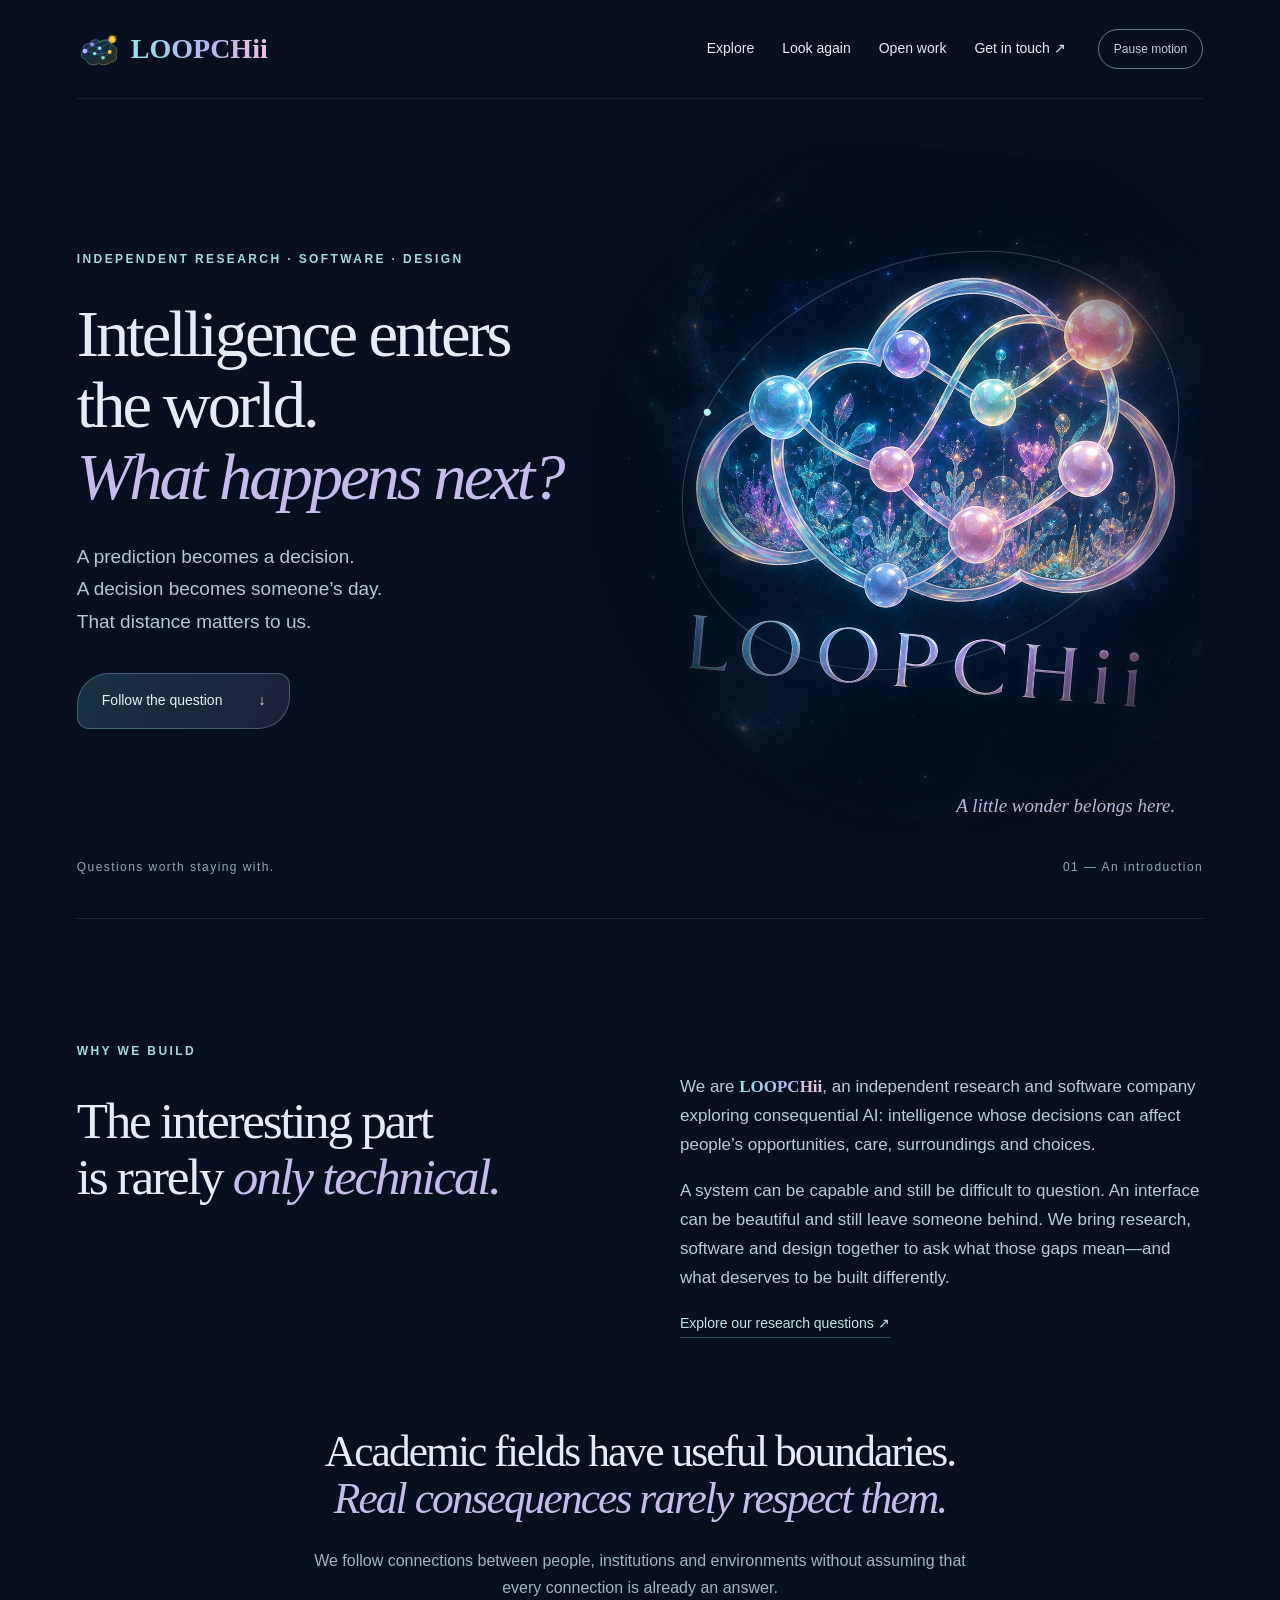
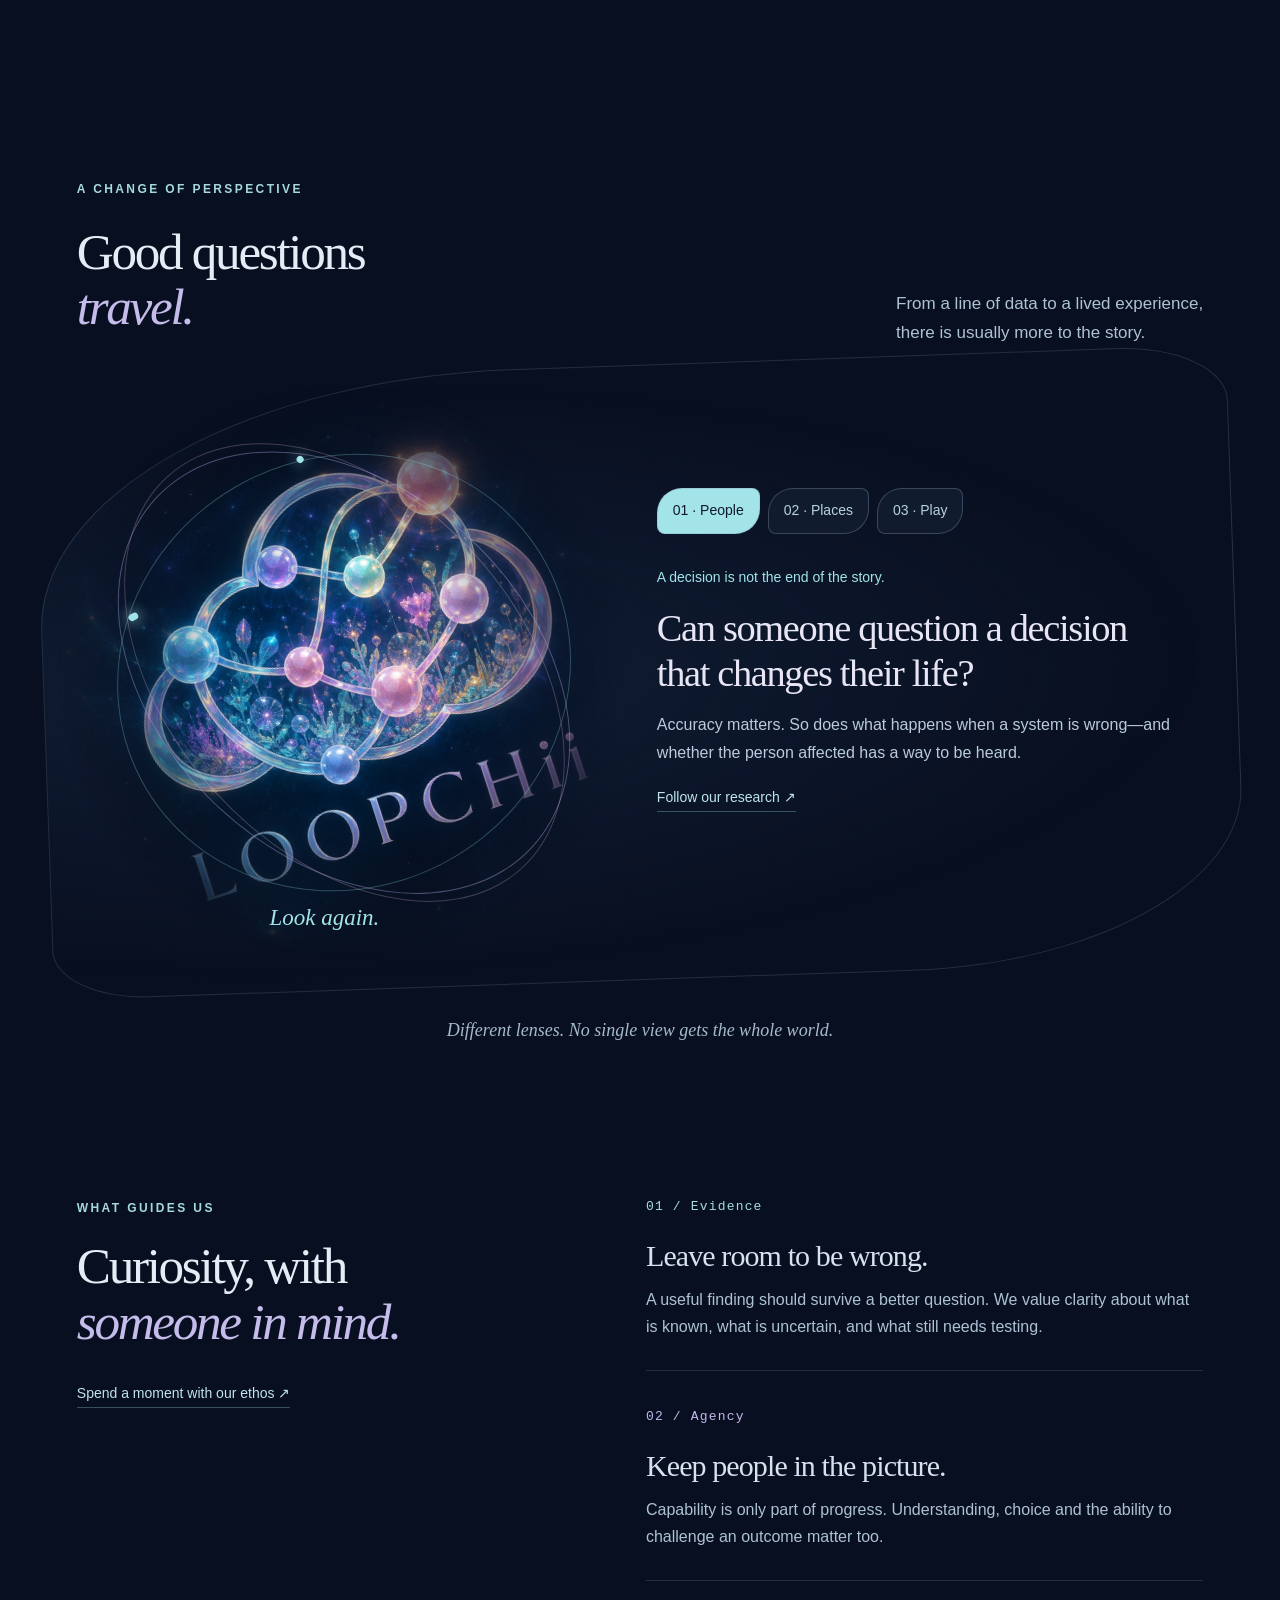
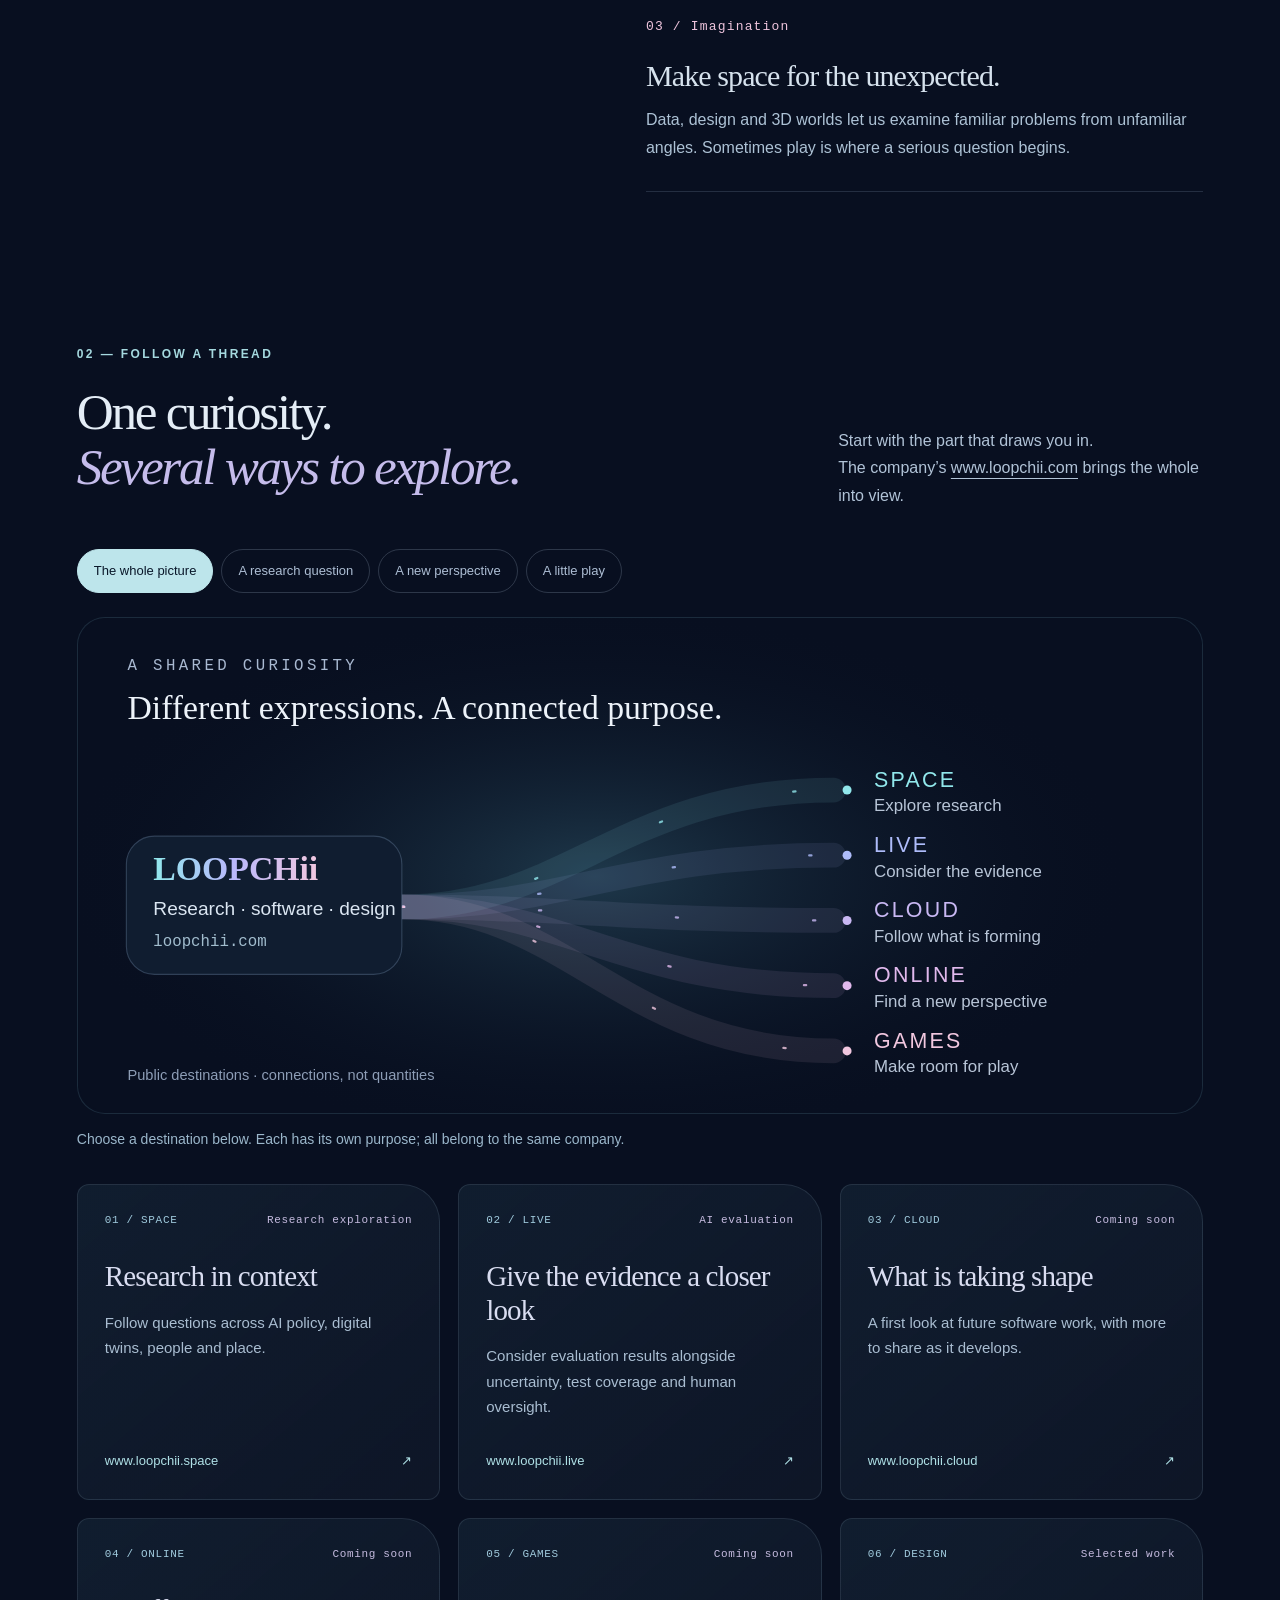
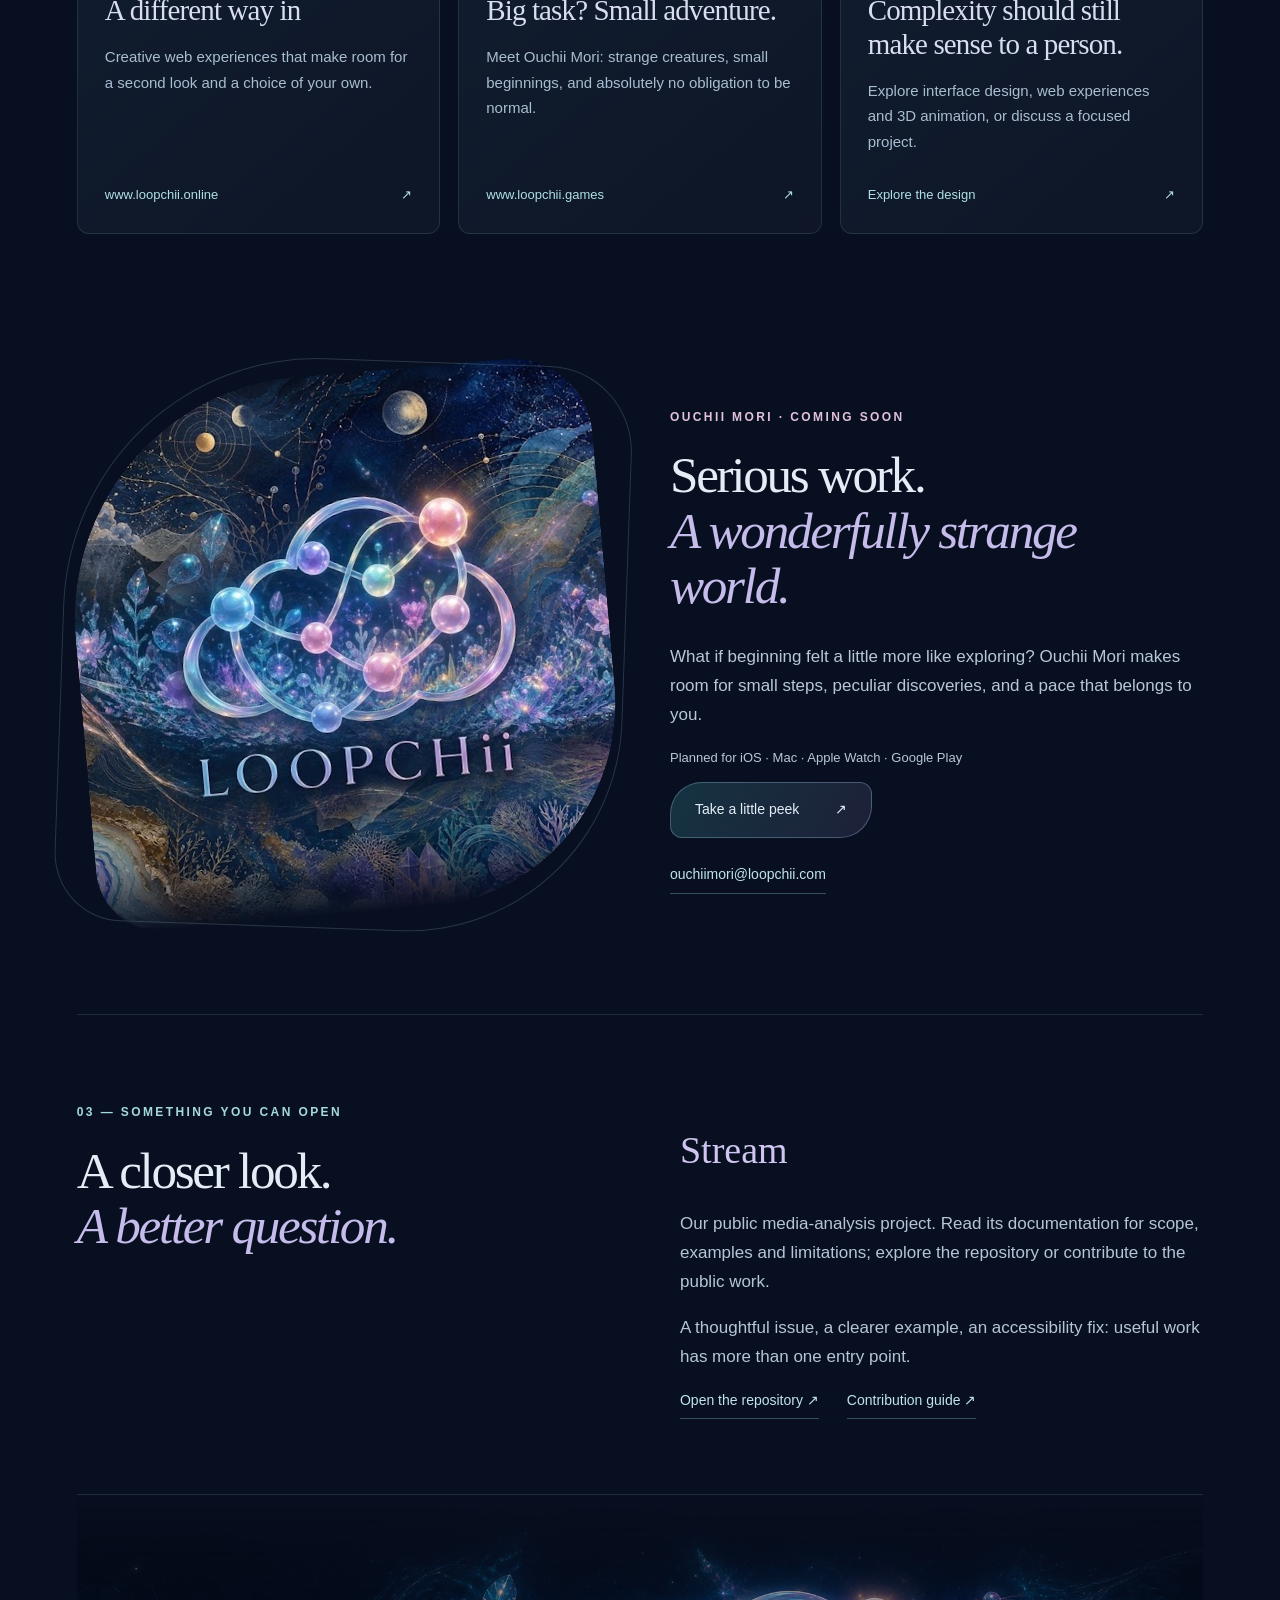
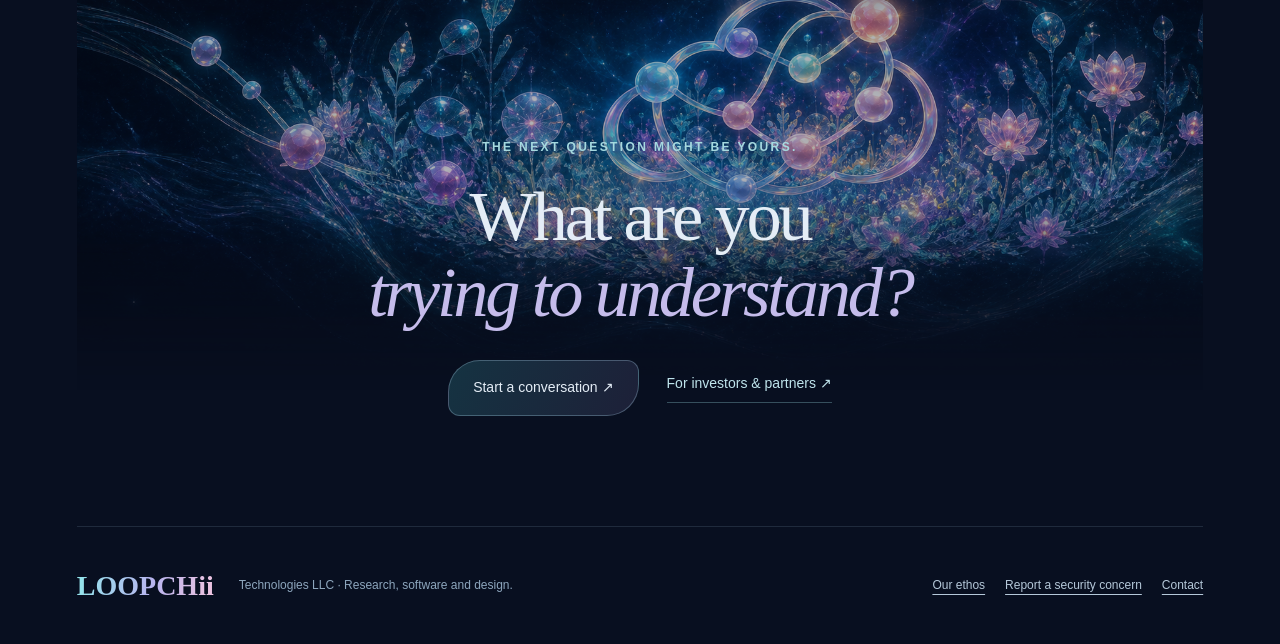
==== commit 3dc64627: "Refine public introduction with kinetic questions and concise ecosystem links" ====
--- a/docs/index.html
+++ b/docs/index.html
@@ -1,10 +1,18 @@
 <!doctype html>
 <html lang="en"><head><meta charset="utf-8"><meta name="viewport" content="width=device-width,initial-scale=1"><title>LOOPCHii | Research, Software &amp; Room for Wonder</title><meta name="description" content="Meet LOOPCHii: independent research, software and design exploring consequential AI. Discover the public ecosystem, Ouchii Mori and open work on GitHub."><meta name="theme-color" content="#080f20"><meta name="robots" content="index,follow"><link rel="canonical" href="https://loopchii.github.io/.github/"><meta property="og:type" content="website"><meta property="og:title" content="LOOPCHii | Questions worth building around"><meta property="og:description" content="Research, software and design. Follow the questions, explore the public work, and leave a little room for wonder."><meta property="og:url" content="https://loopchii.github.io/.github/"><meta property="og:image" content="https://loopchii.github.io/.github/assets/celestial-ecology.jpg"><meta property="og:image:alt" content="LOOPCHii cloud in a celestial garden"><meta name="twitter:card" content="summary_large_image"><link rel="icon" type="image/png" sizes="96x96" href="assets/favicon.png"><link rel="icon" type="image/svg+xml" href="assets/cloud-icon.svg"><link rel="stylesheet" href="styles.css"><script src="app.js" defer></script></head>
-<body><a class="skip" href="#main">Skip to the introduction</a><header class="masthead wrap"><a class="brand" href="https://www.loopchii.com/"><img src="assets/cloud-icon.svg" width="42" height="42" alt=""><span class="wordmark">LOOPCHii</span></a><nav aria-label="Primary"><a href="#explore">Explore</a><a href="#open-work">Open work</a><a href="https://www.loopchii.com/contact/">Get in touch <span aria-hidden="true">↗</span></a></nav><button class="motion" type="button" aria-pressed="false" hidden>Pause motion</button></header>
-<main id="main"><section class="hero wrap" aria-labelledby="hero-title"><div class="hero-copy"><p class="eyebrow">Independent research · software · design</p><h1 id="hero-title">Intelligence enters<br>the world.<br><em>What happens next?</em></h1><p class="lead">A prediction becomes a decision.<br>A decision becomes someone’s day.<br>That distance matters to us.</p><a class="button" href="#why">Follow the question <span aria-hidden="true">↓</span></a></div><div class="hero-art"><img src="assets/cloud-garden.jpg" width="1254" height="1254" fetchpriority="high" alt="LOOPCHii’s luminous cloud, carrying a garden of possibilities"><span class="art-caption">A little wonder belongs here.</span></div><div class="hero-foot"><span>Questions worth staying with.</span><span>01 — An introduction</span></div></section>
+<body><a class="skip" href="#main">Skip to the introduction</a><header class="masthead wrap"><a class="brand" href="https://www.loopchii.com/"><img src="assets/cloud-icon.svg" width="42" height="42" alt=""><span class="wordmark">LOOPCHii</span></a><nav aria-label="Primary"><a href="#explore">Explore</a><a href="#questions">Look again</a><a href="#open-work">Open work</a><a href="https://www.loopchii.com/contact/">Get in touch <span aria-hidden="true">↗</span></a></nav><button class="motion" type="button" aria-pressed="false" hidden>Pause motion</button></header>
+<main id="main"><section class="hero wrap" aria-labelledby="hero-title"><div class="hero-copy"><p class="eyebrow">Independent research · software · design</p><h1 id="hero-title">Intelligence enters<br>the world.<br><em>What happens next?</em></h1><p class="lead">A prediction becomes a decision.<br>A decision becomes someone’s day.<br>That distance matters to us.</p><a class="button" href="#why">Follow the question <span aria-hidden="true">↓</span></a></div><div class="hero-art"><img src="assets/cloud-garden.jpg" width="1254" height="1254" fetchpriority="high" alt="LOOPCHii’s luminous cloud, carrying a garden of possibilities"><span class="art-caption">A little wonder belongs here.</span><div class="hero-orbit" aria-hidden="true"><i></i></div></div><div class="hero-foot"><span>Questions worth staying with.</span><span>01 — An introduction</span></div></section>
 <section class="why wrap" id="why" aria-labelledby="why-title"><p class="eyebrow">Why we build</p><div class="editorial"><h2 id="why-title">The interesting part<br>is rarely <em>only technical.</em></h2><div><p>We are <span class="wordmark">LOOPCHii</span>, an independent research and software company exploring consequential AI: intelligence whose decisions can affect people’s opportunities, care, surroundings and choices.</p><p>A system can be capable and still be difficult to question. An interface can be beautiful and still leave someone behind. We bring research, software and design together to ask what those gaps mean—and what deserves to be built differently.</p><a class="text-link" href="https://www.loopchii.com/research/">Explore our research questions ↗</a></div></div><blockquote>Academic fields have useful boundaries.<br><em>Real consequences rarely respect them.</em></blockquote><p class="aside-copy">We follow connections between people, institutions and environments without assuming that every connection is already an answer.</p></section>
-<section class="atlas wrap" id="explore" aria-labelledby="atlas-title"><div class="section-head"><div><p class="eyebrow">02 — Follow a thread</p><h2 id="atlas-title">One curiosity.<br><em>Several ways to explore.</em></h2></div><p>Start with the part that draws you in.<br>The company’s <a href="https://www.loopchii.com/">main site</a> brings the whole into view.</p></div><div class="thread-controls" aria-label="Highlight a public direction" hidden><button type="button" data-thread="all" aria-pressed="true">The whole picture</button><button type="button" data-thread="research" aria-pressed="false">A research question</button><button type="button" data-thread="design" aria-pressed="false">A new perspective</button><button type="button" data-thread="play" aria-pressed="false">A little play</button></div><div class="flow-figure" aria-label="Map of public destinations"><svg xmlns="http://www.w3.org/2000/svg" width="1000" height="440" viewBox="0 0 1000 440" role="img" aria-labelledby="title desc"><title id="title">One curiosity, several ways to explore</title><desc id="desc">Research, design and play connect the company to Space, Live, Cloud, Online and Games. These ribbons show public destinations, not technical dependencies or measured quantities.</desc><defs><linearGradient id="ink"><stop stop-color="#91e7eb"/><stop offset=".48" stop-color="#b9b8fc"/><stop offset="1" stop-color="#f1c7df"/></linearGradient><radialGradient id="halo"><stop stop-color="#244356" stop-opacity=".8"/><stop offset="1" stop-color="#080f20" stop-opacity="0"/></radialGradient></defs><style>.flow{fill:none;stroke-linecap:round}.light{stroke-dasharray:2 120;animation:drift 14s linear infinite;opacity:.8}@keyframes drift{to{stroke-dashoffset:-732}}@media(prefers-reduced-motion:reduce){.light{animation:none}}</style><rect width="1000" height="440" rx="28" fill="#080f20"/><ellipse cx="460" cy="230" rx="480" ry="240" fill="url(#halo)"/><text x="44" y="46" font-family="monospace" font-size="14" fill="#a9b9d1" letter-spacing="3">A SHARED CURIOSITY</text><text x="44" y="90" font-family="Georgia,serif" font-size="30" fill="#edf3fa">Different expressions. A connected purpose.</text><path class="flow" d="M 288 257 C 435 257 485 153 672 153" stroke="#91e7eb" stroke-width="22" opacity=".09"/><path class="flow light" d="M 288 257 C 435 257 485 153 672 153" stroke="#91e7eb" stroke-width="2" style="animation-delay:-0s"/><circle cx="684" cy="153" r="4" fill="#91e7eb"/><text x="708" y="150" font-family="sans-serif" font-size="19" letter-spacing="2" fill="#91e7eb">SPACE</text><text x="708" y="172" font-family="sans-serif" font-size="15" fill="#b8c5d7">Explore research</text><path class="flow" d="M 288 257 C 435 257 485 211 672 211" stroke="#aebcfa" stroke-width="22" opacity=".09"/><path class="flow light" d="M 288 257 C 435 257 485 211 672 211" stroke="#aebcfa" stroke-width="2" style="animation-delay:-2s"/><circle cx="684" cy="211" r="4" fill="#aebcfa"/><text x="708" y="208" font-family="sans-serif" font-size="19" letter-spacing="2" fill="#aebcfa">LIVE</text><text x="708" y="230" font-family="sans-serif" font-size="15" fill="#b8c5d7">Consider the evidence</text><path class="flow" d="M 288 257 C 435 257 485 269 672 269" stroke="#c9b8f3" stroke-width="22" opacity=".09"/><path class="flow light" d="M 288 257 C 435 257 485 269 672 269" stroke="#c9b8f3" stroke-width="2" style="animation-delay:-4s"/><circle cx="684" cy="269" r="4" fill="#c9b8f3"/><text x="708" y="266" font-family="sans-serif" font-size="19" letter-spacing="2" fill="#c9b8f3">CLOUD</text><text x="708" y="288" font-family="sans-serif" font-size="15" fill="#b8c5d7">Follow what is forming</text><path class="flow" d="M 288 257 C 435 257 485 327 672 327" stroke="#e1b9ed" stroke-width="22" opacity=".09"/><path class="flow light" d="M 288 257 C 435 257 485 327 672 327" stroke="#e1b9ed" stroke-width="2" style="animation-delay:-6s"/><circle cx="684" cy="327" r="4" fill="#e1b9ed"/><text x="708" y="324" font-family="sans-serif" font-size="19" letter-spacing="2" fill="#e1b9ed">ONLINE</text><text x="708" y="346" font-family="sans-serif" font-size="15" fill="#b8c5d7">Find a new perspective</text><path class="flow" d="M 288 257 C 435 257 485 385 672 385" stroke="#f1c7df" stroke-width="22" opacity=".09"/><path class="flow light" d="M 288 257 C 435 257 485 385 672 385" stroke="#f1c7df" stroke-width="2" style="animation-delay:-8s"/><circle cx="684" cy="385" r="4" fill="#f1c7df"/><text x="708" y="382" font-family="sans-serif" font-size="19" letter-spacing="2" fill="#f1c7df">GAMES</text><text x="708" y="404" font-family="sans-serif" font-size="15" fill="#b8c5d7">Make room for play</text><rect x="43" y="194" width="245" height="123" rx="25" fill="#101d30" stroke="#66809d" stroke-opacity=".4"/><text x="67" y="233" font-family="Georgia,serif" font-weight="bold" font-size="30" fill="url(#ink)">LOOPCHii</text><text x="67" y="264" font-family="sans-serif" font-size="17" fill="#dbe6f2">Research · software · design</text><text x="67" y="292" font-family="monospace" font-size="14" fill="#a2bdce">loopchii.com</text><text x="44" y="411" font-family="sans-serif" font-size="13" fill="#8d9db6">Public destinations · connections, not quantities</text></svg></div><p class="thread-note" aria-live="polite">Choose a destination below. Each has its own purpose; all belong to the same company.</p><div class="destinations"><a class="destination space" data-destination="space" href="https://www.loopchii.space/"><span class="destination-top"><span>01 / SPACE</span><span class="availability">Research exploration</span></span><h3>Research in context</h3><p>Follow questions across AI policy, digital twins, people and place.</p><span class="destination-link">Explore Space <span aria-hidden="true">↗</span></span></a><a class="destination live" data-destination="live" href="https://www.loopchii.live/"><span class="destination-top"><span>02 / LIVE</span><span class="availability">AI evaluation</span></span><h3>Give the evidence a closer look</h3><p>Consider evaluation results alongside uncertainty, test coverage and human oversight.</p><span class="destination-link">Explore Live <span aria-hidden="true">↗</span></span></a><a class="destination cloud" data-destination="cloud" href="https://www.loopchii.cloud/"><span class="destination-top"><span>03 / CLOUD</span><span class="availability">Coming soon</span></span><h3>What is taking shape</h3><p>A first look at future software work, with more to share as it develops.</p><span class="destination-link">Visit Cloud <span aria-hidden="true">↗</span></span></a><a class="destination online" data-destination="online" href="https://www.loopchii.online/"><span class="destination-top"><span>04 / ONLINE</span><span class="availability">Coming soon</span></span><h3>A different way in</h3><p>Creative web experiences that make room for a second look and a choice of your own.</p><span class="destination-link">Visit Online <span aria-hidden="true">↗</span></span></a><a class="destination games" data-destination="games" href="https://www.loopchii.games/"><span class="destination-top"><span>05 / GAMES</span><span class="availability">Coming soon</span></span><h3>Big task? Small adventure.</h3><p>Meet Ouchii Mori: strange creatures, small beginnings, and absolutely no obligation to be normal.</p><span class="destination-link">Meet Ouchii Mori <span aria-hidden="true">↗</span></span></a><a class="destination company" href="https://www.loopchii.com/design/"><span class="destination-top"><span>06 / DESIGN</span><span class="availability">Selected work</span></span><h3>Complexity should still<br>make sense to a person.</h3><p>Explore interface design, web experiences and 3D animation, or discuss a focused project.</p><span class="destination-link">Explore the design <span aria-hidden="true">↗</span></span></a></div></section>
+<section class="question-room wrap" id="questions" aria-labelledby="question-title">
+<div class="question-heading"><p class="eyebrow">A change of perspective</p><h2 id="question-title">Good questions<br><em>travel.</em></h2><p>From a line of data to a lived experience,<br>there is usually more to the story.</p></div>
+<div class="lens-stage" data-lens="people">
+<div class="orbital-art" aria-hidden="true"><img class="lens-cloud" src="assets/cloud-garden.jpg" width="1254" height="1254" loading="lazy" alt=""><div class="orbit-track orbit-one"><i></i></div><div class="orbit-track orbit-two"><i></i></div><div class="orbit-track orbit-three"><i></i></div><span class="orbit-label">Look again.</span></div>
+<div class="lens-content"><div class="lens-controls" aria-label="Choose a perspective" hidden><button type="button" data-lens="people" aria-pressed="true">01 · People</button><button type="button" data-lens="places" aria-pressed="false">02 · Places</button><button type="button" data-lens="play" aria-pressed="false">03 · Play</button></div>
+<div class="lens-answer" aria-live="polite" aria-atomic="true"><p class="lens-kicker">A decision is not the end of the story.</p><h3 class="lens-question">Can someone question a decision that changes their life?</h3><p class="lens-explanation">Accuracy matters. So does what happens when a system is wrong—and whether the person affected has a way to be heard.</p><a class="text-link lens-link" href="https://www.loopchii.com/research/">Follow our research ↗</a></div></div></div>
+<p class="quiet-aside">Different lenses. No single view gets the whole world.</p></section>
+<section class="principles wrap" id="principles" aria-labelledby="principles-title"><div class="principles-heading"><p class="eyebrow">What guides us</p><h2 id="principles-title">Curiosity, with<br><em>someone in mind.</em></h2><a class="text-link" href="https://www.loopchii.com/ethos/">Spend a moment with our ethos ↗</a></div><div class="principle-list"><article><span>01 / Evidence</span><h3>Leave room to be wrong.</h3><p>A useful finding should survive a better question. We value clarity about what is known, what is uncertain, and what still needs testing.</p></article><article><span>02 / Agency</span><h3>Keep people in the picture.</h3><p>Capability is only part of progress. Understanding, choice and the ability to challenge an outcome matter too.</p></article><article><span>03 / Imagination</span><h3>Make space for the unexpected.</h3><p>Data, design and 3D worlds let us examine familiar problems from unfamiliar angles. Sometimes play is where a serious question begins.</p></article></div></section>
+<section class="atlas wrap" id="explore" aria-labelledby="atlas-title"><div class="section-head"><div><p class="eyebrow">02 — Follow a thread</p><h2 id="atlas-title">One curiosity.<br><em>Several ways to explore.</em></h2></div><p>Start with the part that draws you in.<br>The company’s <a href="https://www.loopchii.com/">www.loopchii.com</a> brings the whole into view.</p></div><div class="thread-controls" aria-label="Highlight a public direction" hidden><button type="button" data-thread="all" aria-pressed="true">The whole picture</button><button type="button" data-thread="research" aria-pressed="false">A research question</button><button type="button" data-thread="design" aria-pressed="false">A new perspective</button><button type="button" data-thread="play" aria-pressed="false">A little play</button></div><div class="flow-figure" aria-label="Map of public destinations"><svg xmlns="http://www.w3.org/2000/svg" width="1000" height="440" viewBox="0 0 1000 440" role="img" aria-labelledby="title desc"><title id="title">One curiosity, several ways to explore</title><desc id="desc">Research, design and play connect the company to Space, Live, Cloud, Online and Games. These ribbons show public destinations, not technical dependencies or measured quantities.</desc><defs><linearGradient id="ink"><stop stop-color="#91e7eb"/><stop offset=".48" stop-color="#b9b8fc"/><stop offset="1" stop-color="#f1c7df"/></linearGradient><radialGradient id="halo"><stop stop-color="#244356" stop-opacity=".8"/><stop offset="1" stop-color="#080f20" stop-opacity="0"/></radialGradient></defs><style>.flow{fill:none;stroke-linecap:round}.light{stroke-dasharray:2 120;animation:drift 14s linear infinite;opacity:.8}@keyframes drift{to{stroke-dashoffset:-732}}@media(prefers-reduced-motion:reduce){.light{animation:none}}</style><rect width="1000" height="440" rx="28" fill="#080f20"/><ellipse cx="460" cy="230" rx="480" ry="240" fill="url(#halo)"/><text x="44" y="46" font-family="monospace" font-size="14" fill="#a9b9d1" letter-spacing="3">A SHARED CURIOSITY</text><text x="44" y="90" font-family="Georgia,serif" font-size="30" fill="#edf3fa">Different expressions. A connected purpose.</text><path class="flow" d="M 288 257 C 435 257 485 153 672 153" stroke="#91e7eb" stroke-width="22" opacity=".09"/><path class="flow light" d="M 288 257 C 435 257 485 153 672 153" stroke="#91e7eb" stroke-width="2" style="animation-delay:-0s"/><circle cx="684" cy="153" r="4" fill="#91e7eb"/><text x="708" y="150" font-family="sans-serif" font-size="19" letter-spacing="2" fill="#91e7eb">SPACE</text><text x="708" y="172" font-family="sans-serif" font-size="15" fill="#b8c5d7">Explore research</text><path class="flow" d="M 288 257 C 435 257 485 211 672 211" stroke="#aebcfa" stroke-width="22" opacity=".09"/><path class="flow light" d="M 288 257 C 435 257 485 211 672 211" stroke="#aebcfa" stroke-width="2" style="animation-delay:-2s"/><circle cx="684" cy="211" r="4" fill="#aebcfa"/><text x="708" y="208" font-family="sans-serif" font-size="19" letter-spacing="2" fill="#aebcfa">LIVE</text><text x="708" y="230" font-family="sans-serif" font-size="15" fill="#b8c5d7">Consider the evidence</text><path class="flow" d="M 288 257 C 435 257 485 269 672 269" stroke="#c9b8f3" stroke-width="22" opacity=".09"/><path class="flow light" d="M 288 257 C 435 257 485 269 672 269" stroke="#c9b8f3" stroke-width="2" style="animation-delay:-4s"/><circle cx="684" cy="269" r="4" fill="#c9b8f3"/><text x="708" y="266" font-family="sans-serif" font-size="19" letter-spacing="2" fill="#c9b8f3">CLOUD</text><text x="708" y="288" font-family="sans-serif" font-size="15" fill="#b8c5d7">Follow what is forming</text><path class="flow" d="M 288 257 C 435 257 485 327 672 327" stroke="#e1b9ed" stroke-width="22" opacity=".09"/><path class="flow light" d="M 288 257 C 435 257 485 327 672 327" stroke="#e1b9ed" stroke-width="2" style="animation-delay:-6s"/><circle cx="684" cy="327" r="4" fill="#e1b9ed"/><text x="708" y="324" font-family="sans-serif" font-size="19" letter-spacing="2" fill="#e1b9ed">ONLINE</text><text x="708" y="346" font-family="sans-serif" font-size="15" fill="#b8c5d7">Find a new perspective</text><path class="flow" d="M 288 257 C 435 257 485 385 672 385" stroke="#f1c7df" stroke-width="22" opacity=".09"/><path class="flow light" d="M 288 257 C 435 257 485 385 672 385" stroke="#f1c7df" stroke-width="2" style="animation-delay:-8s"/><circle cx="684" cy="385" r="4" fill="#f1c7df"/><text x="708" y="382" font-family="sans-serif" font-size="19" letter-spacing="2" fill="#f1c7df">GAMES</text><text x="708" y="404" font-family="sans-serif" font-size="15" fill="#b8c5d7">Make room for play</text><rect x="43" y="194" width="245" height="123" rx="25" fill="#101d30" stroke="#66809d" stroke-opacity=".4"/><text x="67" y="233" font-family="Georgia,serif" font-weight="bold" font-size="30" fill="url(#ink)">LOOPCHii</text><text x="67" y="264" font-family="sans-serif" font-size="17" fill="#dbe6f2">Research · software · design</text><text x="67" y="292" font-family="monospace" font-size="14" fill="#a2bdce">loopchii.com</text><text x="44" y="411" font-family="sans-serif" font-size="13" fill="#8d9db6">Public destinations · connections, not quantities</text></svg></div><p class="thread-note" aria-live="polite">Choose a destination below. Each has its own purpose; all belong to the same company.</p><div class="destinations"><a class="destination space" data-destination="space" href="https://www.loopchii.space/"><span class="destination-top"><span>01 / SPACE</span><span class="availability">Research exploration</span></span><h3>Research in context</h3><p>Follow questions across AI policy, digital twins, people and place.</p><span class="destination-link">www.loopchii.space <span aria-hidden="true">↗</span></span></a><a class="destination live" data-destination="live" href="https://www.loopchii.live/"><span class="destination-top"><span>02 / LIVE</span><span class="availability">AI evaluation</span></span><h3>Give the evidence a closer look</h3><p>Consider evaluation results alongside uncertainty, test coverage and human oversight.</p><span class="destination-link">www.loopchii.live <span aria-hidden="true">↗</span></span></a><a class="destination cloud" data-destination="cloud" href="https://www.loopchii.cloud/"><span class="destination-top"><span>03 / CLOUD</span><span class="availability">Coming soon</span></span><h3>What is taking shape</h3><p>A first look at future software work, with more to share as it develops.</p><span class="destination-link">www.loopchii.cloud <span aria-hidden="true">↗</span></span></a><a class="destination online" data-destination="online" href="https://www.loopchii.online/"><span class="destination-top"><span>04 / ONLINE</span><span class="availability">Coming soon</span></span><h3>A different way in</h3><p>Creative web experiences that make room for a second look and a choice of your own.</p><span class="destination-link">www.loopchii.online <span aria-hidden="true">↗</span></span></a><a class="destination games" data-destination="games" href="https://www.loopchii.games/"><span class="destination-top"><span>05 / GAMES</span><span class="availability">Coming soon</span></span><h3>Big task? Small adventure.</h3><p>Meet Ouchii Mori: strange creatures, small beginnings, and absolutely no obligation to be normal.</p><span class="destination-link">www.loopchii.games <span aria-hidden="true">↗</span></span></a><a class="destination company" href="https://www.loopchii.com/design/"><span class="destination-top"><span>06 / DESIGN</span><span class="availability">Selected work</span></span><h3>Complexity should still<br>make sense to a person.</h3><p>Explore interface design, web experiences and 3D animation, or discuss a focused project.</p><span class="destination-link">Explore the design <span aria-hidden="true">↗</span></span></a></div></section>
 <section class="play-section wrap" aria-labelledby="play-title"><div class="play-art"><img src="assets/celestial-ecology.jpg" width="1024" height="576" loading="lazy" alt="A garden of celestial forms surrounding the LOOPCHii cloud"></div><div class="play-copy"><p class="eyebrow">Ouchii Mori · coming soon</p><h2 id="play-title">Serious work.<br><em>A wonderfully strange world.</em></h2><p>What if beginning felt a little more like exploring? Ouchii Mori makes room for small steps, peculiar discoveries, and a pace that belongs to you.</p><p class="platforms">Planned for iOS · Mac · Apple Watch · Google Play</p><a class="button" href="https://www.loopchii.games/">Take a little peek <span aria-hidden="true">↗</span></a><a class="text-link" href="mailto:ouchiimori@loopchii.com">ouchiimori@loopchii.com</a></div></section>
-<section class="open-work wrap" id="open-work" aria-labelledby="open-title"><div><p class="eyebrow">03 — Something you can open</p><h2 id="open-title">A closer look.<br><em>A better question.</em></h2></div><div class="open-body"><h3>Stream</h3><p>Our public media-analysis project. Read its documentation for scope, examples and limitations; explore the repository or contribute to the public work.</p><div class="inline-links"><a class="text-link" href="https://github.com/loopchii/Stream">Open the repository ↗</a><a class="text-link" href="https://github.com/loopchii/.github/blob/main/CONTRIBUTING.md">Contribution guide ↗</a></div></div></section>
+<section class="open-work wrap" id="open-work" aria-labelledby="open-title"><div><p class="eyebrow">03 — Something you can open</p><h2 id="open-title">A closer look.<br><em>A better question.</em></h2></div><div class="open-body"><h3>Stream</h3><p>Our public media-analysis project. Read its documentation for scope, examples and limitations; explore the repository or contribute to the public work.</p><p>A thoughtful issue, a clearer example, an accessibility fix: useful work has more than one entry point.</p><div class="inline-links"><a class="text-link" href="https://github.com/loopchii/Stream">Open the repository ↗</a><a class="text-link" href="https://github.com/loopchii/.github/blob/main/CONTRIBUTING.md">Contribution guide ↗</a></div></div></section>
 <section class="invitation wrap"><img src="assets/cloud-river.png" width="1983" height="793" loading="lazy" alt="" aria-hidden="true"><p class="eyebrow">The next question might be yours.</p><h2>What are you<br><em>trying to understand?</em></h2><div class="inline-links"><a class="button" href="https://www.loopchii.com/contact/">Start a conversation ↗</a><a class="text-link" href="https://www.loopchii.com/investors/">For investors &amp; partners ↗</a></div></section></main>
 <footer class="wrap"><a class="brand" href="https://github.com/loopchii"><span class="wordmark">LOOPCHii</span></a><p>Technologies LLC · Research, software and design.</p><nav aria-label="Footer"><a href="https://www.loopchii.com/ethos/">Our ethos</a><a href="https://github.com/loopchii/.github/blob/main/SECURITY.md">Report a security concern</a><a href="https://www.loopchii.com/contact/">Contact</a></nav></footer></body></html>
--- a/docs/styles.css
+++ b/docs/styles.css
@@ -1,2 +1,11 @@
 *{box-sizing:border-box}html{scroll-behavior:smooth;scroll-padding-top:6rem}body{margin:0;background:#080f20;color:#e4edf6;font:17px/1.7 -apple-system,BlinkMacSystemFont,"Segoe UI",sans-serif;overflow-x:hidden}a{color:inherit;text-underline-offset:5px}button{font:inherit;cursor:pointer}a:focus-visible,button:focus-visible{outline:2px solid #91e7eb;outline-offset:7px}::selection{background:#a5cbe0;color:#080f20}.wrap{width:min(1240px,88%);margin-inline:auto}.skip{position:absolute;top:-100px;z-index:20;background:#d2e9f2;color:#080f20;padding:10px}.skip:focus{top:12px}.wordmark{font-family:Georgia,serif;font-weight:bold;background:linear-gradient(100deg,#91e7eb,#b8b4ef 55%,#f0c4de);color:transparent;background-clip:text;-webkit-background-clip:text}.masthead{display:flex;gap:2rem;align-items:center;padding-block:25px;border-bottom:1px solid #accfe21c}.brand{display:flex;gap:12px;align-items:center;text-decoration:none;font-size:28px}.masthead nav{display:flex;gap:28px;margin-left:auto;font-size:14px}.masthead nav a{text-decoration:none}.motion{background:transparent;border:1px solid #64778f;color:#bfd0e1;border-radius:30px;font-size:12px;padding:9px 15px}.hero{position:relative;display:grid;grid-template-columns:1.05fr 1fr;align-items:center;padding-top:50px;min-height:760px}.hero-copy{position:relative;z-index:2}.eyebrow{text-transform:uppercase;font-size:12px;letter-spacing:.2em;color:#a5d9df;font-weight:600}h1,h2,blockquote{font-family:Georgia,"Times New Roman",serif;font-weight:400;line-height:1.08;letter-spacing:-.045em}h1{font-size:clamp(48px,5.2vw,77px);margin:28px 0}h2{font-size:clamp(36px,4vw,58px);margin:20px 0 30px}em{font-weight:400;color:#c5bceb}h3{font-weight:500;line-height:1.3}.lead{font-size:19px;color:#b6c6d8;margin-bottom:35px}.button{display:inline-flex;align-items:center;gap:36px;padding:15px 24px;border:1px solid #9bc1d659;border-radius:32px 12px 32px 12px;text-decoration:none;background:linear-gradient(115deg,#153342,#1d2038);font-size:14px;transition:transform .3s,border-color .3s}.button:hover{transform:translateY(-3px);border-color:#b9d9ee}.hero-art{position:relative;transform:rotate(5deg);animation:breathe 14s ease-in-out infinite}.hero-art img{display:block;width:125%;margin-left:-12%;height:auto;mask-image:radial-gradient(ellipse at 50% 48%,#000 36%,transparent 71%)}.art-caption{display:block;font:italic 19px Georgia,serif;color:#b9b8dc;text-align:right;margin-top:-40px;transform:rotate(-5deg)}.hero-foot{grid-column:1/-1;display:flex;justify-content:space-between;width:100%;font-size:12px;letter-spacing:.12em;color:#8fa5bb;border-bottom:1px solid #abc9e325;padding:40px 0}.why{padding:110px 0 80px}.editorial{display:grid;grid-template-columns:1fr 1fr;gap:80px}.editorial p{color:#b9cada;margin-top:0}.text-link{font-size:14px;color:#bfe4ec;text-decoration:none;border-bottom:1px solid #8dc7d158;padding-bottom:6px}.text-link:hover{color:#f0c4de}.why blockquote{margin:90px 0 25px;text-align:center;font-size:clamp(28px,3.4vw,49px)}.aside-copy{max-width:660px;margin:auto;text-align:center;color:#9eb4c8;font-size:16px}.atlas{padding:65px 0 90px}.section-head{display:flex;gap:40px;align-items:end;justify-content:space-between}.section-head>p{max-width:365px;color:#b1c3d7;font-size:16px}.thread-controls{display:flex;flex-wrap:wrap;gap:8px;margin:24px 0}.thread-controls button{background:none;color:#adbed4;border:1px solid #78879d55;border-radius:24px;padding:10px 16px;font-size:13px}.thread-controls button[aria-pressed="true"]{background:#bde5eb;color:#0a182a;border-color:#bde5eb}.flow-figure{border:1px solid #83c0d527;border-radius:28px;overflow:hidden;background:#080f20}.flow-figure svg{width:100%;height:auto;display:block}.thread-note{font-size:14px;color:#9bb7cb;min-height:2em}.destinations{display:grid;grid-template-columns:repeat(3,1fr);gap:18px;margin-top:28px}.destination{display:flex;flex-direction:column;padding:27px;text-decoration:none;border:1px solid #758d9e35;border-radius:12px 38px 12px 12px;background:linear-gradient(140deg,#162638a0,#0e1627);transition:transform .35s,border-color .35s,background .35s}.destination:hover,.destination.highlight{border-color:#94d6e3;transform:translateY(-5px);background:linear-gradient(140deg,#19394ca0,#191c35)}.destination-top{display:flex;justify-content:space-between;gap:12px;color:#9fc9dc;font:11px/1.5 monospace;letter-spacing:.06em}.availability{color:#c6bce0}.destination h3{font:29px/1.16 Georgia,serif;color:#d9ddf1;margin:32px 0 16px;letter-spacing:-.03em}.destination p{color:#a9bdd1;font-size:15px;line-height:1.7;margin:0 0 30px}.destination-link{font-size:13px;color:#d1e7ed;display:flex;justify-content:space-between;margin-top:auto}.play-section{display:grid;grid-template-columns:1fr 1fr;align-items:center;gap:60px;margin-block:50px 100px}.play-art{transform:rotate(-5deg);position:relative}.play-art:after{content:"";position:absolute;inset:-15px;border:1px solid #a0c3de35;border-radius:45% 15% 38% 12%;transform:rotate(7deg);pointer-events:none}.play-art img{display:block;width:100%;height:540px;object-fit:cover;border-radius:45% 15% 38% 12%;mask-image:linear-gradient(180deg,#000 84%,transparent)}.play-copy p{color:#b7c7d8}.play-copy .eyebrow{color:#e1c2da}.platforms{font-size:13px}.play-copy .text-link{display:block;width:fit-content;margin-top:25px}.open-work{display:grid;grid-template-columns:1fr 1fr;gap:80px;padding:75px 0;border-block:1px solid #acc9e224}.open-body h3{font:38px Georgia,serif;color:#d0c5f0}.open-body p{color:#b5c5d8}.inline-links{display:flex;align-items:center;gap:28px;flex-wrap:wrap}.invitation{position:relative;padding-block:230px 110px;text-align:center;isolation:isolate}.invitation>img{position:absolute;width:110%;height:auto;left:-5%;top:0;z-index:-1;opacity:.68;mask-image:linear-gradient(180deg,transparent,#000 25%,#000 60%,transparent);animation:breathe 19s ease-in-out infinite}.invitation .inline-links{justify-content:center}.invitation h2{font-size:clamp(46px,5.5vw,78px)}footer{display:flex;gap:25px;align-items:center;padding-block:35px;border-top:1px solid #acc9e224}footer p{font-size:12px;color:#8da6bd}footer nav{display:flex;gap:20px;margin-left:auto;font-size:12px;color:#b5c8d9}@keyframes breathe{50%{transform:translateY(-10px) rotate(2deg)}}body.paused *,body.paused *:before,body.paused *:after{animation-play-state:paused!important}body.paused{scroll-behavior:auto}@media(min-width:1500px){.hero{min-height:820px}}@media(max-width:900px){.wrap{width:88%}.masthead{gap:16px;flex-wrap:wrap}.masthead nav{gap:17px}.motion{margin-left:auto}.hero{grid-template-columns:1fr;min-height:0;padding-top:50px}.hero-copy{max-width:650px}h1{font-size:65px}.hero-art{width:68%;margin:-60px 0 0 auto}.hero-art img{width:100%;margin:0}.hero-foot{padding-top:20px}.editorial,.open-work{gap:35px}.destinations{grid-template-columns:repeat(2,1fr)}.section-head{display:block}.play-section{gap:35px}.play-art img{height:440px}footer{flex-wrap:wrap}footer nav{margin-left:0}}@media(max-width:600px){.masthead{padding-block:16px;gap:12px}.brand{font-size:25px}.masthead nav{order:3;width:100%;justify-content:space-between;font-size:13px}.motion{font-size:11px}h1{font-size:49px}.hero-art{width:100%;margin:0}.art-caption{margin-top:-10px;font-size:17px}.hero-foot{font-size:10px;letter-spacing:0}.why{padding-top:65px}.editorial,.open-work,.play-section{grid-template-columns:1fr;gap:15px}.why blockquote{margin-top:50px;font-size:32px;line-height:1.25}.section-head p{font-size:15px}.thread-controls button{font-size:12px;padding:9px 12px}.flow-figure{display:none}.thread-note{font-size:13px}.destinations{grid-template-columns:1fr;gap:14px}.destination{padding:24px}.destination h3{margin-top:25px;font-size:31px}.destination p{font-size:16px}.destination-top{font-size:12px}.play-section{margin-top:0}.play-art{margin:20px 15px 40px}.play-art img{height:370px}.play-copy .button{margin-top:12px}.open-work{padding-block:50px}.invitation{padding:120px 0 65px}.invitation>img{top:30px;width:140%;left:-20%}.inline-links{gap:24px}.invitation .inline-links{flex-direction:column}footer nav{flex-wrap:wrap}.eyebrow{font-size:11px}}@media(prefers-reduced-motion:reduce){html{scroll-behavior:auto}*,*:before,*:after{animation:none!important;transition:none!important}}
 [hidden]{display:none!important}.motion:disabled{cursor:default;opacity:.7}
+.invitation{overflow:clip}
+.hero{overflow:clip}
+/* A public question changes the lens; the artwork holds the visual thread. */
+html{overflow-x:clip}.hero-copy,.hero-art,.lens-content{min-width:0}.hero-orbit{position:absolute;inset:17% 3% 24%;border:1px solid #a8d8ec40;border-radius:50%;transform:rotate(-30deg);pointer-events:none}.hero-orbit i{position:absolute;inset:0;border-radius:50%;animation:orbit-drift 32s linear infinite}.hero-orbit i:after{content:"";position:absolute;left:14%;top:14%;width:7px;height:7px;background:#b8eff0;border-radius:50%;box-shadow:0 0 20px #91e7eb}
+.question-room{padding-block:85px 40px;position:relative}.question-heading{display:flex;align-items:end;justify-content:space-between;flex-wrap:wrap;gap:25px}.question-heading>.eyebrow{width:100%;margin-bottom:0}.question-heading h2{margin-top:0}.question-heading>p:not(.eyebrow){color:#adc3d5;max-width:390px}.lens-stage{position:relative;display:grid;grid-template-columns:.95fr 1.05fr;align-items:center;min-height:515px;isolation:isolate;--lens-color:#a2e4e8;--lens-tilt:-18deg;--lens-hue:0deg}.lens-stage:before{content:"";position:absolute;inset:0 -3%;border:1px solid #a8c8e62a;border-radius:40% 9% 28% 8%;z-index:-1;background:radial-gradient(ellipse at 25% 50%,#243c5c5c,transparent 68%);transform:rotate(-2deg)}.orbital-art{position:relative;aspect-ratio:1;display:grid;place-items:center}.lens-cloud{width:115%;height:auto;mask-image:radial-gradient(ellipse,#000 28%,transparent 66%);transform:rotate(var(--lens-tilt));transition:transform 1.6s cubic-bezier(.2,.7,.2,1)}.orbit-track{position:absolute;inset:15% 7%;border:1px solid #8bd8e34a;border-radius:50%;transform:rotate(-28deg);pointer-events:none}.orbit-two{inset:20% 2%;transform:rotate(43deg);border-color:#c0b3f35e}.orbit-three{inset:7% 17%;transform:rotate(-42deg);border-color:#e1b6d445}.orbit-track i{position:absolute;inset:0;border-radius:50%;animation:orbit-drift 18s linear infinite}.orbit-two i{animation-duration:26s;animation-direction:reverse}.orbit-three i{animation-duration:33s}.orbit-track i:before{content:"";position:absolute;top:14.6%;left:14.6%;width:7px;height:7px;background:var(--lens-color);border-radius:50%;box-shadow:0 0 14px var(--lens-color)}.orbit-label{position:absolute;bottom:8%;left:36%;font:italic 23px Georgia,serif;color:var(--lens-color)}.lens-content{padding:35px 24px 35px 45px}.lens-controls{display:flex;gap:8px;flex-wrap:wrap;margin-bottom:32px}.lens-controls button{font-size:14px;border:1px solid #889fbb57;background:#101c2e;color:#b8d0e3;border-radius:25px 8px 25px 8px;padding:10px 15px;transition:background .3s,color .3s,transform .3s}.lens-controls button:hover{transform:translateY(-3px)}.lens-controls button[aria-pressed=true]{background:var(--lens-color);color:#10182c}.lens-kicker{font-size:14px;color:var(--lens-color)}.lens-question{font:clamp(27px,3vw,39px)/1.16 Georgia,serif;letter-spacing:-.035em;margin:16px 0;color:#e8e6f5}.lens-explanation{font-size:16px;line-height:1.75;color:#b9cbdc}.lens-answer{min-height:290px}.lens-answer.arriving{animation:arrive .65s ease-out}.lens-stage[data-lens=places]{--lens-color:#bebafa;--lens-tilt:13deg}.lens-stage[data-lens=play]{--lens-color:#f0c2dc;--lens-tilt:-6deg}.quiet-aside{text-align:center;font:italic 18px Georgia,serif;color:#a6bace;margin:40px 0 0}.principles{display:grid;grid-template-columns:.95fr 1.05fr;gap:65px;padding-block:105px 50px}.principles-heading{align-self:start;position:sticky;top:60px}.principle-list article{padding:5px 0 30px;margin-bottom:25px;border-bottom:1px solid #adc7e32a}.principle-list article>span{font:13px monospace;color:#a6dbe2;letter-spacing:.09em}.principle-list article:nth-child(2)>span{color:#c3b7eb}.principle-list article:nth-child(3)>span{color:#efc5dd}.principle-list h3{font:30px/1.2 Georgia,serif;letter-spacing:-.03em;margin:18px 0 12px;color:#d6e2ed}.principle-list p{color:#adc2d5;margin:0;font-size:16px}.destination-link{color:#afe0e6}.button{position:relative;overflow:hidden}.button:before{content:"";position:absolute;inset:0;background:linear-gradient(110deg,transparent 20%,#b4e8f030 50%,transparent 80%);transform:translateX(-120%);transition:transform .7s}.button:hover:before,.button:focus-visible:before{transform:translateX(120%)}.button span{transition:transform .3s}.button:hover span{transform:translate(3px,-2px)}
+@keyframes orbit-drift{to{transform:rotate(360deg)}}@keyframes arrive{from{opacity:.35;transform:translateY(8px)}to{opacity:1;transform:none}}
+@media(max-width:900px){.lens-content{padding:25px 0 25px 25px}.lens-controls{gap:6px}.lens-controls button{padding:9px 12px}.lens-stage{min-height:470px}.principles{gap:35px}.masthead nav{gap:16px}}
+@media(max-width:600px){.masthead nav{font-size:12px;gap:10px}.question-room{padding-top:40px}.question-heading{gap:0}.question-heading>p:not(.eyebrow){margin-top:0;font-size:16px}.lens-stage{grid-template-columns:1fr}.lens-stage:before{inset:5% -2% 0;border-radius:42% 12% 8% 4%;transform:none}.orbital-art{width:85%;margin:0 auto -10px}.lens-content{padding:0 14px 22px}.lens-controls{justify-content:center}.lens-controls button{font-size:13px}.lens-question{font-size:31px}.lens-answer{min-height:320px}.lens-explanation{font-size:16px}.lens-kicker{font-size:13px}.quiet-aside{font-size:16px;line-height:1.5}.principles{grid-template-columns:1fr;padding-top:65px;gap:40px}.principles-heading{position:static}.principles-heading h2{font-size:39px}.principle-list h3{font-size:29px}.orbital-art .orbit-label{font-size:18px}.destination-top{flex-wrap:wrap}.lens-cloud{width:110%}}
+@media(prefers-reduced-motion:reduce){*,*:before,*:after{animation:none!important;transition:none!important}}
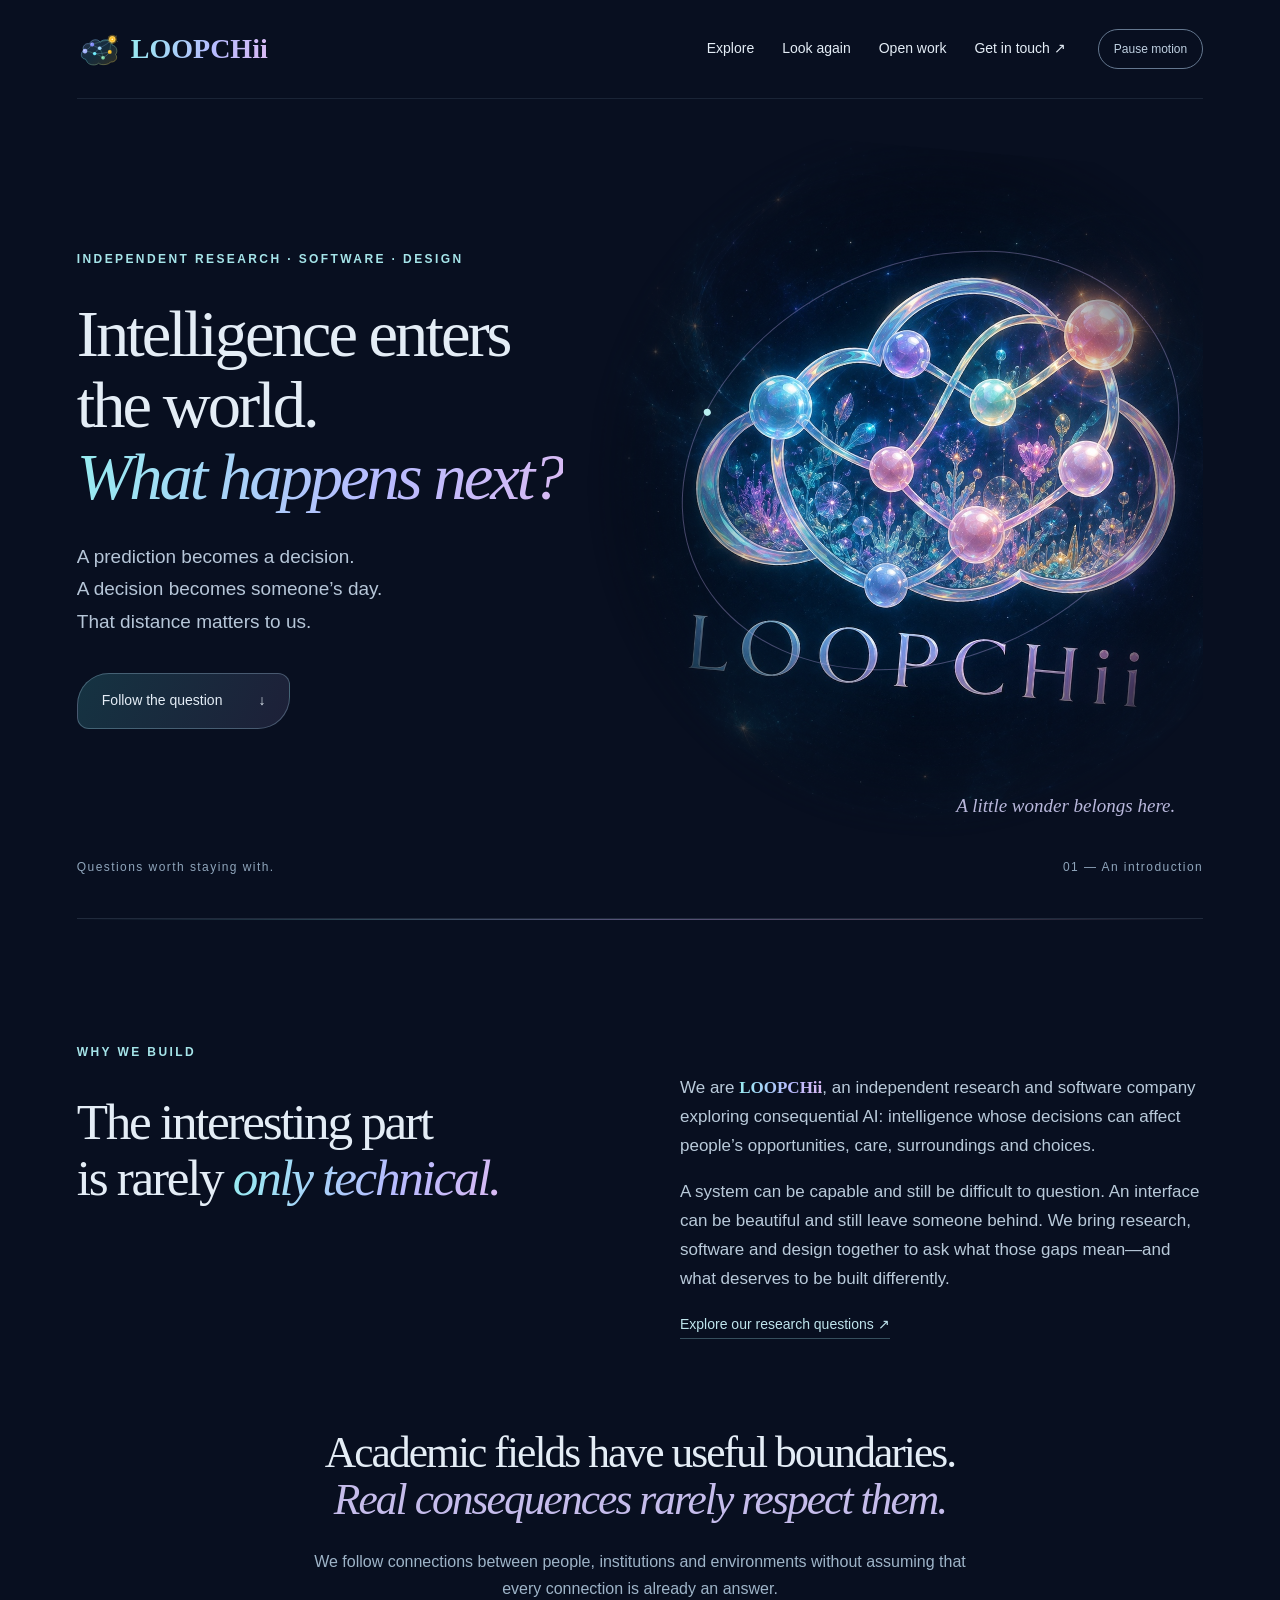
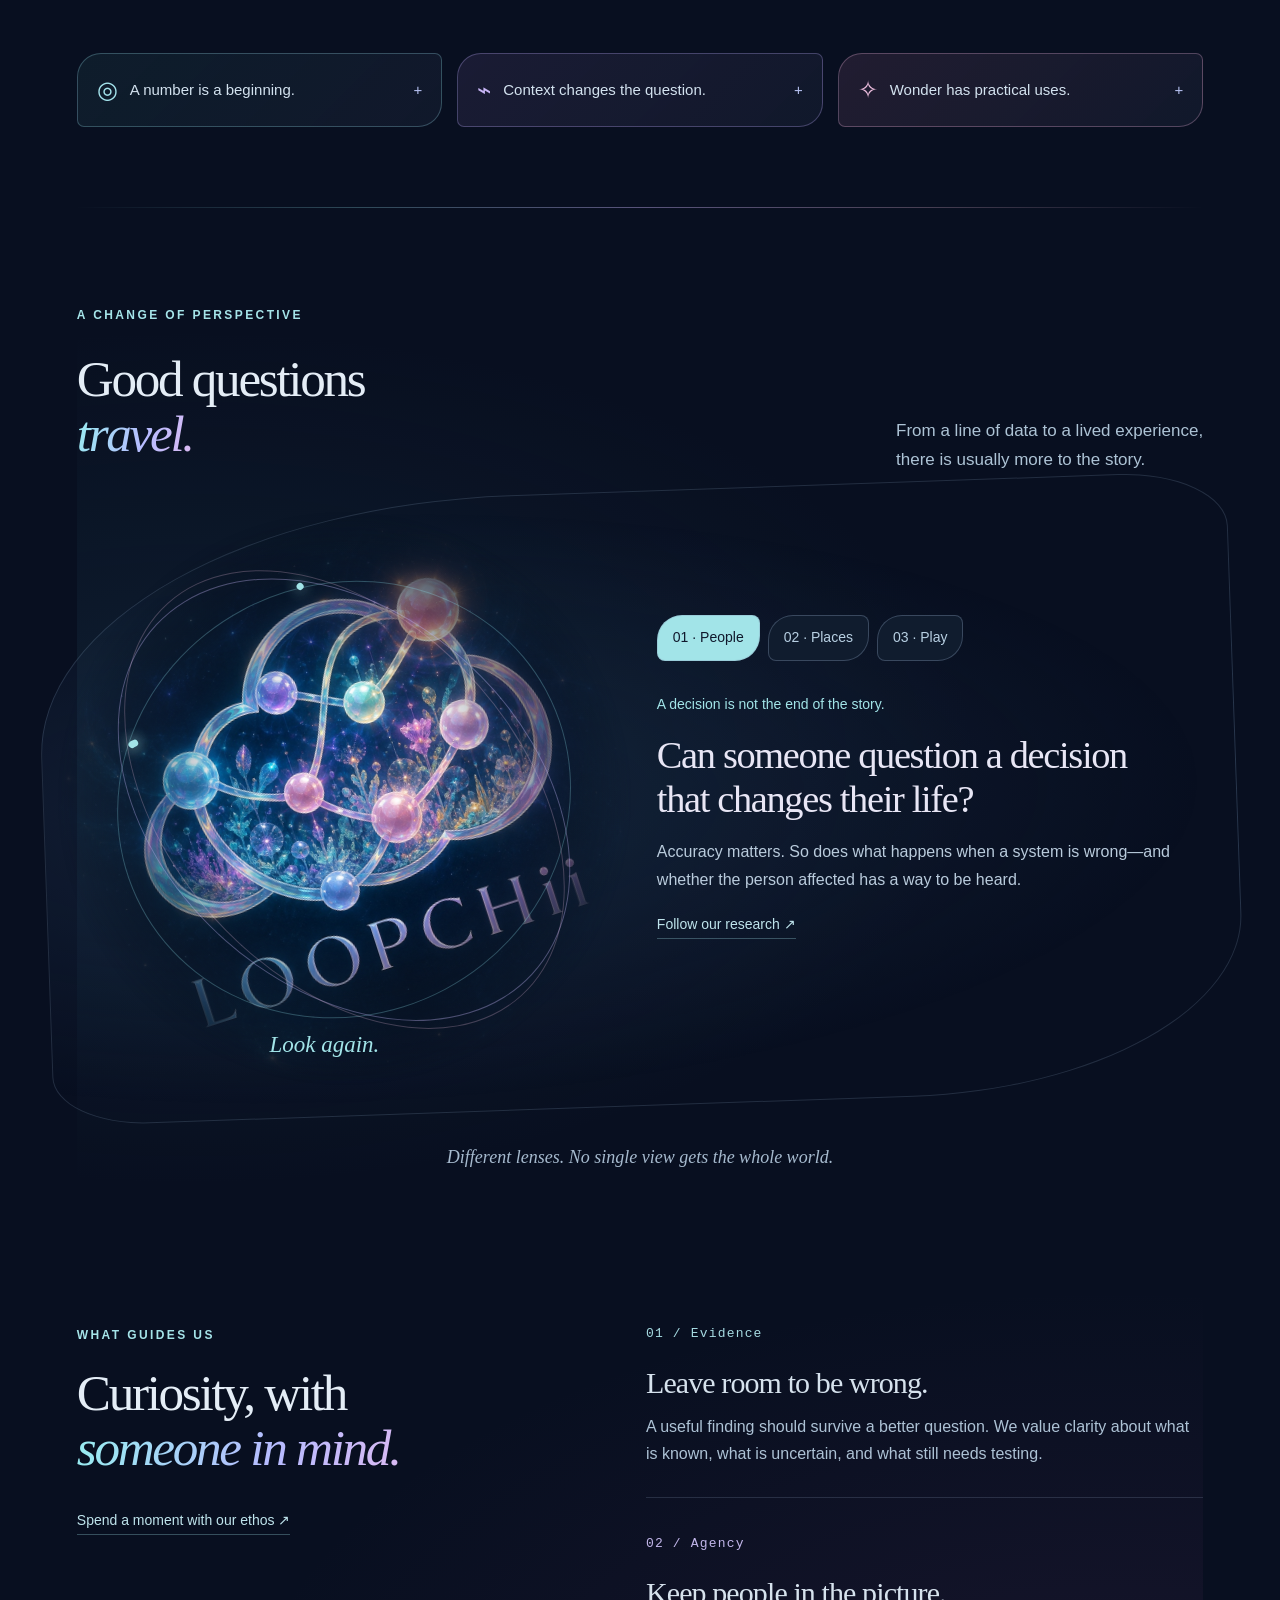
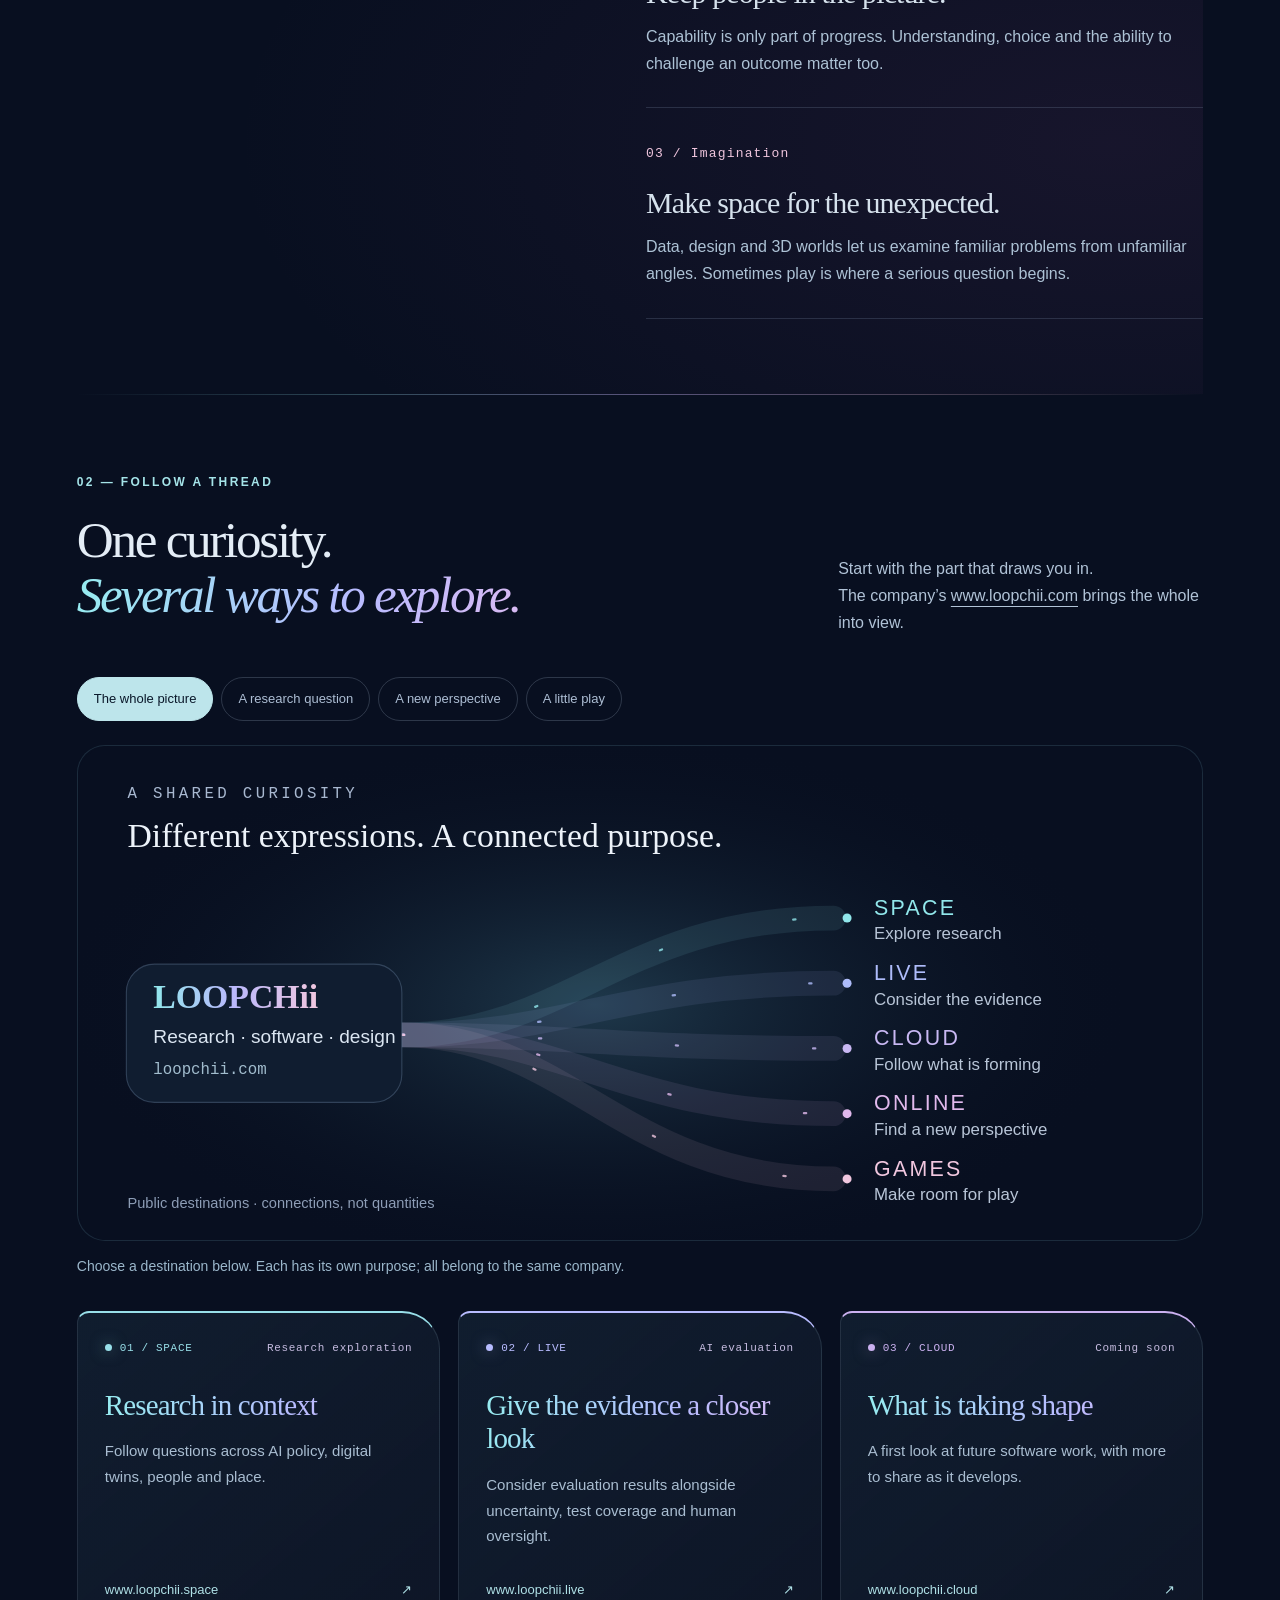
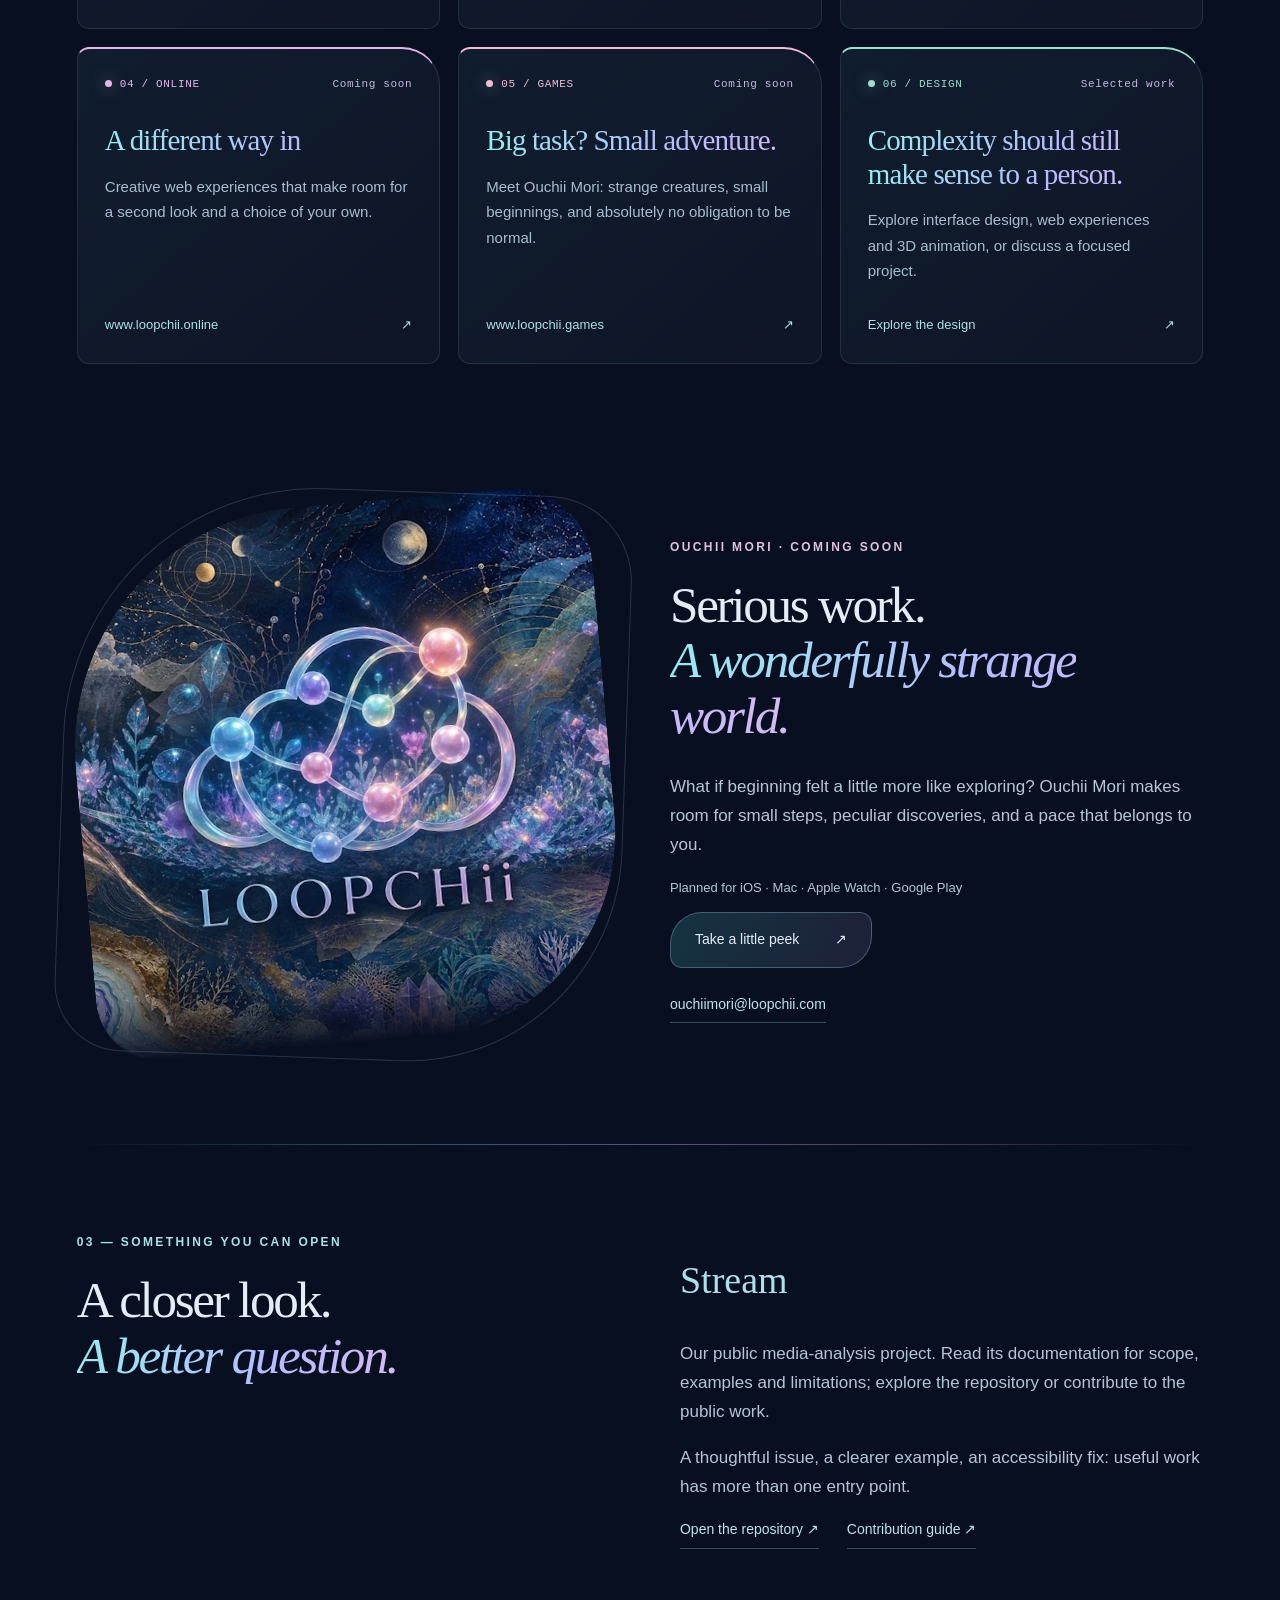
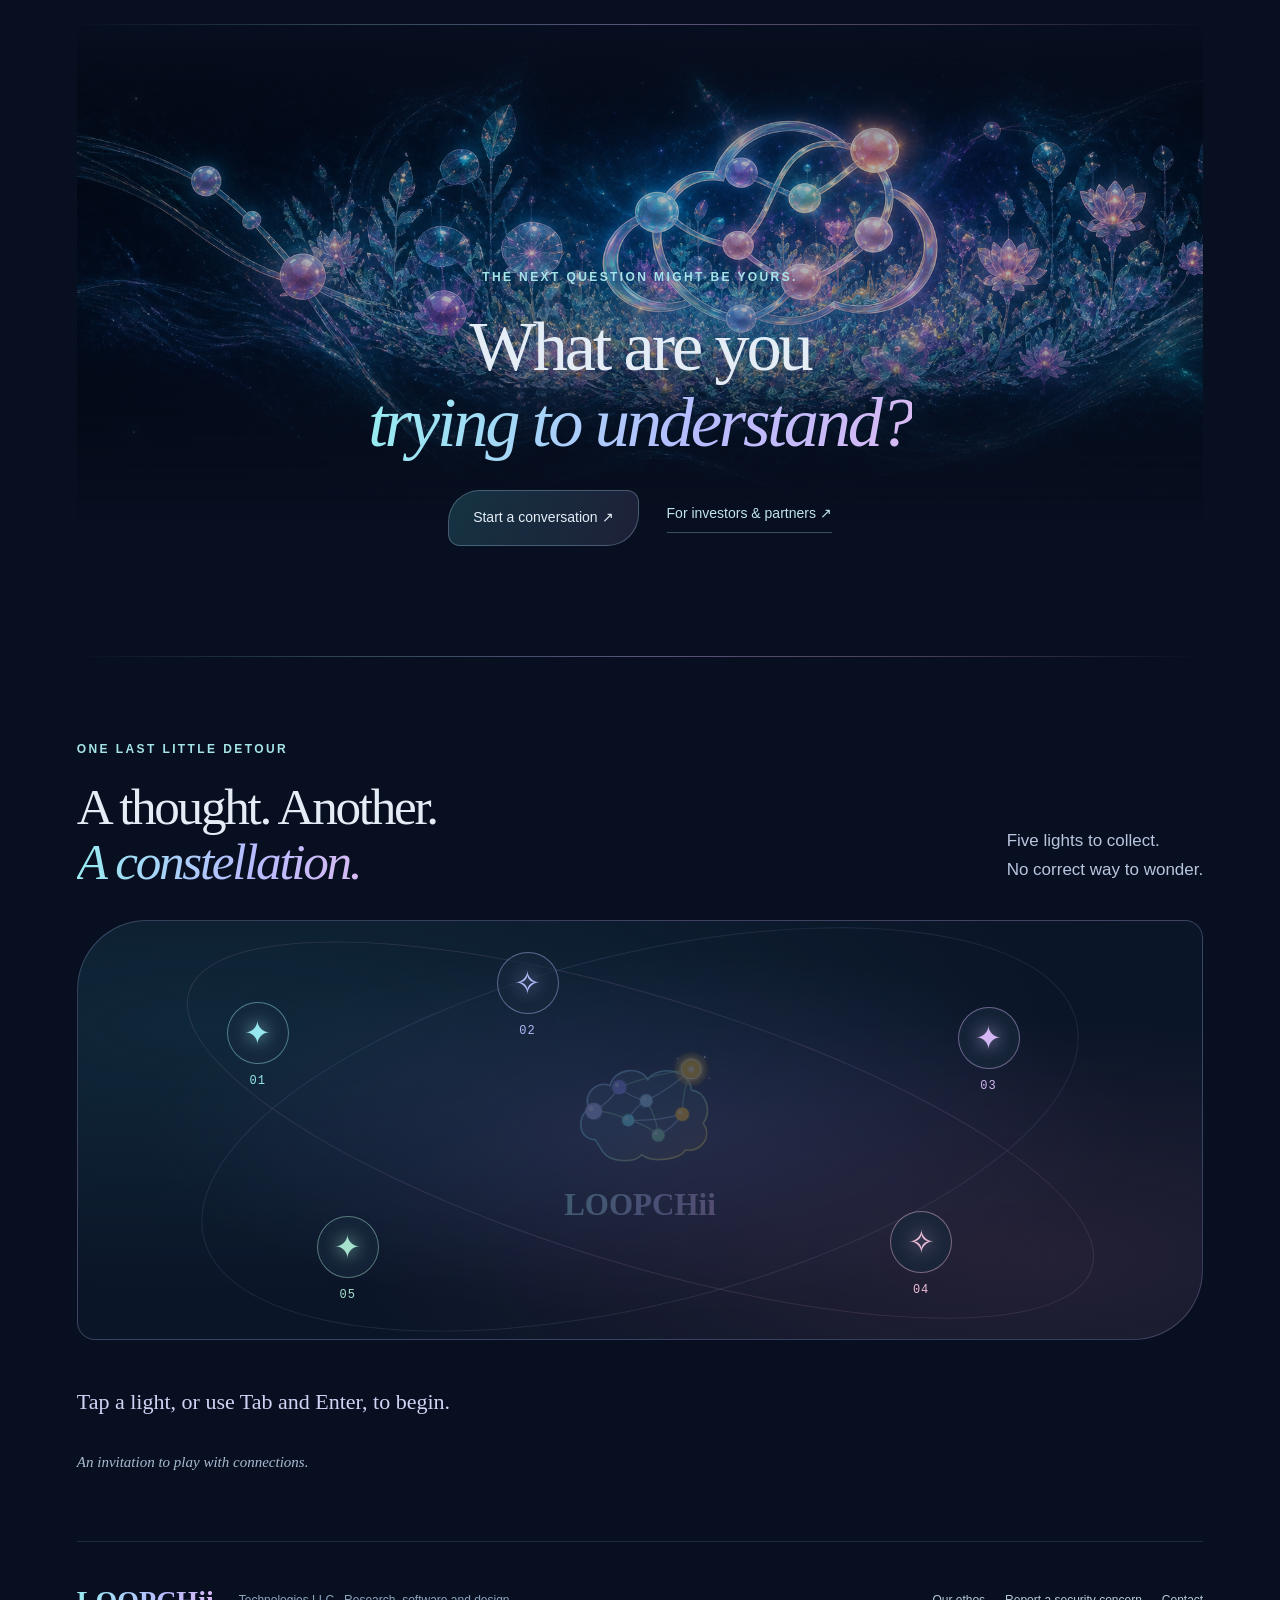
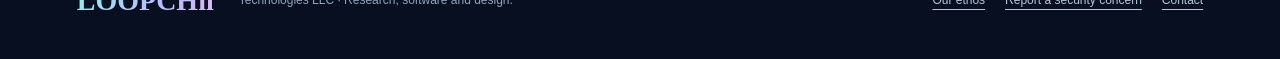
==== commit 6ec7c5d7: "Add branded social card and playful holographic public experience" ====
--- a/docs/index.html
+++ b/docs/index.html
@@ -1,8 +1,8 @@
 <!doctype html>
-<html lang="en"><head><meta charset="utf-8"><meta name="viewport" content="width=device-width,initial-scale=1"><title>LOOPCHii | Research, Software &amp; Room for Wonder</title><meta name="description" content="Meet LOOPCHii: independent research, software and design exploring consequential AI. Discover the public ecosystem, Ouchii Mori and open work on GitHub."><meta name="theme-color" content="#080f20"><meta name="robots" content="index,follow"><link rel="canonical" href="https://loopchii.github.io/.github/"><meta property="og:type" content="website"><meta property="og:title" content="LOOPCHii | Questions worth building around"><meta property="og:description" content="Research, software and design. Follow the questions, explore the public work, and leave a little room for wonder."><meta property="og:url" content="https://loopchii.github.io/.github/"><meta property="og:image" content="https://loopchii.github.io/.github/assets/celestial-ecology.jpg"><meta property="og:image:alt" content="LOOPCHii cloud in a celestial garden"><meta name="twitter:card" content="summary_large_image"><link rel="icon" type="image/png" sizes="96x96" href="assets/favicon.png"><link rel="icon" type="image/svg+xml" href="assets/cloud-icon.svg"><link rel="stylesheet" href="styles.css"><script src="app.js" defer></script></head>
-<body><a class="skip" href="#main">Skip to the introduction</a><header class="masthead wrap"><a class="brand" href="https://www.loopchii.com/"><img src="assets/cloud-icon.svg" width="42" height="42" alt=""><span class="wordmark">LOOPCHii</span></a><nav aria-label="Primary"><a href="#explore">Explore</a><a href="#questions">Look again</a><a href="#open-work">Open work</a><a href="https://www.loopchii.com/contact/">Get in touch <span aria-hidden="true">↗</span></a></nav><button class="motion" type="button" aria-pressed="false" hidden>Pause motion</button></header>
+<html lang="en"><head><meta charset="utf-8"><meta name="viewport" content="width=device-width,initial-scale=1"><title>LOOPCHii | Research, Software &amp; Room for Wonder</title><meta name="description" content="Meet LOOPCHii: independent research, software and design exploring consequential AI. Discover the public ecosystem, Ouchii Mori and open work on GitHub."><meta name="theme-color" content="#080f20"><meta name="robots" content="index,follow"><link rel="canonical" href="https://loopchii.github.io/.github/"><meta property="og:type" content="website"><meta property="og:title" content="LOOPCHii | Questions worth building around"><meta property="og:description" content="Research, software and design. Follow the questions, explore the public work, and leave a little room for wonder."><meta property="og:url" content="https://loopchii.github.io/.github/"><meta property="og:image" content="https://loopchii.github.io/.github/assets/social-introduction-v2.png"><meta property="og:image:alt" content="LOOPCHii cloud mark with the question: Intelligence enters the world. What happens next?"><meta property="og:image:width" content="1200"><meta property="og:image:height" content="630"><meta property="og:image:type" content="image/png"><meta property="og:site_name" content="LOOPCHii"><meta name="twitter:title" content="LOOPCHii | Questions worth building around"><meta name="twitter:description" content="Research, software and design. Explore consequential AI, public work and a little room for wonder."><meta name="twitter:image" content="https://loopchii.github.io/.github/assets/social-introduction-v2.png"><meta name="twitter:image:alt" content="LOOPCHii cloud mark. Intelligence enters the world. What happens next?"><meta name="twitter:card" content="summary_large_image"><link rel="icon" type="image/png" sizes="96x96" href="assets/favicon.png"><link rel="icon" type="image/svg+xml" href="assets/loopchii-cloud-icon-v7.svg"><link rel="stylesheet" href="styles.css"><script src="app.js" defer></script></head>
+<body><a class="skip" href="#main">Skip to the introduction</a><header class="masthead wrap"><a class="brand" href="https://www.loopchii.com/"><img src="assets/loopchii-cloud-icon-v7.svg" width="42" height="42" alt=""><span class="wordmark">LOOPCHii</span></a><nav aria-label="Primary"><a href="#explore">Explore</a><a href="#questions">Look again</a><a href="#open-work">Open work</a><a href="https://www.loopchii.com/contact/">Get in touch <span aria-hidden="true">↗</span></a></nav><button class="motion" type="button" aria-pressed="false" hidden>Pause motion</button></header>
 <main id="main"><section class="hero wrap" aria-labelledby="hero-title"><div class="hero-copy"><p class="eyebrow">Independent research · software · design</p><h1 id="hero-title">Intelligence enters<br>the world.<br><em>What happens next?</em></h1><p class="lead">A prediction becomes a decision.<br>A decision becomes someone’s day.<br>That distance matters to us.</p><a class="button" href="#why">Follow the question <span aria-hidden="true">↓</span></a></div><div class="hero-art"><img src="assets/cloud-garden.jpg" width="1254" height="1254" fetchpriority="high" alt="LOOPCHii’s luminous cloud, carrying a garden of possibilities"><span class="art-caption">A little wonder belongs here.</span><div class="hero-orbit" aria-hidden="true"><i></i></div></div><div class="hero-foot"><span>Questions worth staying with.</span><span>01 — An introduction</span></div></section>
-<section class="why wrap" id="why" aria-labelledby="why-title"><p class="eyebrow">Why we build</p><div class="editorial"><h2 id="why-title">The interesting part<br>is rarely <em>only technical.</em></h2><div><p>We are <span class="wordmark">LOOPCHii</span>, an independent research and software company exploring consequential AI: intelligence whose decisions can affect people’s opportunities, care, surroundings and choices.</p><p>A system can be capable and still be difficult to question. An interface can be beautiful and still leave someone behind. We bring research, software and design together to ask what those gaps mean—and what deserves to be built differently.</p><a class="text-link" href="https://www.loopchii.com/research/">Explore our research questions ↗</a></div></div><blockquote>Academic fields have useful boundaries.<br><em>Real consequences rarely respect them.</em></blockquote><p class="aside-copy">We follow connections between people, institutions and environments without assuming that every connection is already an answer.</p></section>
+<section class="why wrap" id="why" aria-labelledby="why-title"><p class="eyebrow">Why we build</p><div class="editorial"><h2 id="why-title">The interesting part<br>is rarely <em>only technical.</em></h2><div><p>We are <span class="wordmark">LOOPCHii</span>, an independent research and software company exploring consequential AI: intelligence whose decisions can affect people’s opportunities, care, surroundings and choices.</p><p>A system can be capable and still be difficult to question. An interface can be beautiful and still leave someone behind. We bring research, software and design together to ask what those gaps mean—and what deserves to be built differently.</p><a class="text-link" href="https://www.loopchii.com/research/">Explore our research questions ↗</a></div></div><blockquote>Academic fields have useful boundaries.<br><em>Real consequences rarely respect them.</em></blockquote><p class="aside-copy">We follow connections between people, institutions and environments without assuming that every connection is already an answer.</p><div class="question-folds"><details><summary><span class="fold-symbol" aria-hidden="true">◎</span> A number is a beginning.<span aria-hidden="true">+</span></summary><p>A result becomes more useful when we can ask what it represents, what it leaves out, and whose experience it describes.</p></details><details><summary><span class="fold-symbol" aria-hidden="true">⌁</span> Context changes the question.<span aria-hidden="true">+</span></summary><p>A decision that looks simple on screen can have a different meaning in a hospital, a workplace, or a neighborhood. That difference is worth understanding.</p></details><details><summary><span class="fold-symbol" aria-hidden="true">✧</span> Wonder has practical uses.<span aria-hidden="true">+</span></summary><p>A visual model or a moment of play can help someone notice what a paragraph missed. Design is part of how we make room for understanding.</p></details></div></section>
 <section class="question-room wrap" id="questions" aria-labelledby="question-title">
 <div class="question-heading"><p class="eyebrow">A change of perspective</p><h2 id="question-title">Good questions<br><em>travel.</em></h2><p>From a line of data to a lived experience,<br>there is usually more to the story.</p></div>
 <div class="lens-stage" data-lens="people">
@@ -14,5 +14,10 @@
 <section class="atlas wrap" id="explore" aria-labelledby="atlas-title"><div class="section-head"><div><p class="eyebrow">02 — Follow a thread</p><h2 id="atlas-title">One curiosity.<br><em>Several ways to explore.</em></h2></div><p>Start with the part that draws you in.<br>The company’s <a href="https://www.loopchii.com/">www.loopchii.com</a> brings the whole into view.</p></div><div class="thread-controls" aria-label="Highlight a public direction" hidden><button type="button" data-thread="all" aria-pressed="true">The whole picture</button><button type="button" data-thread="research" aria-pressed="false">A research question</button><button type="button" data-thread="design" aria-pressed="false">A new perspective</button><button type="button" data-thread="play" aria-pressed="false">A little play</button></div><div class="flow-figure" aria-label="Map of public destinations"><svg xmlns="http://www.w3.org/2000/svg" width="1000" height="440" viewBox="0 0 1000 440" role="img" aria-labelledby="title desc"><title id="title">One curiosity, several ways to explore</title><desc id="desc">Research, design and play connect the company to Space, Live, Cloud, Online and Games. These ribbons show public destinations, not technical dependencies or measured quantities.</desc><defs><linearGradient id="ink"><stop stop-color="#91e7eb"/><stop offset=".48" stop-color="#b9b8fc"/><stop offset="1" stop-color="#f1c7df"/></linearGradient><radialGradient id="halo"><stop stop-color="#244356" stop-opacity=".8"/><stop offset="1" stop-color="#080f20" stop-opacity="0"/></radialGradient></defs><style>.flow{fill:none;stroke-linecap:round}.light{stroke-dasharray:2 120;animation:drift 14s linear infinite;opacity:.8}@keyframes drift{to{stroke-dashoffset:-732}}@media(prefers-reduced-motion:reduce){.light{animation:none}}</style><rect width="1000" height="440" rx="28" fill="#080f20"/><ellipse cx="460" cy="230" rx="480" ry="240" fill="url(#halo)"/><text x="44" y="46" font-family="monospace" font-size="14" fill="#a9b9d1" letter-spacing="3">A SHARED CURIOSITY</text><text x="44" y="90" font-family="Georgia,serif" font-size="30" fill="#edf3fa">Different expressions. A connected purpose.</text><path class="flow" d="M 288 257 C 435 257 485 153 672 153" stroke="#91e7eb" stroke-width="22" opacity=".09"/><path class="flow light" d="M 288 257 C 435 257 485 153 672 153" stroke="#91e7eb" stroke-width="2" style="animation-delay:-0s"/><circle cx="684" cy="153" r="4" fill="#91e7eb"/><text x="708" y="150" font-family="sans-serif" font-size="19" letter-spacing="2" fill="#91e7eb">SPACE</text><text x="708" y="172" font-family="sans-serif" font-size="15" fill="#b8c5d7">Explore research</text><path class="flow" d="M 288 257 C 435 257 485 211 672 211" stroke="#aebcfa" stroke-width="22" opacity=".09"/><path class="flow light" d="M 288 257 C 435 257 485 211 672 211" stroke="#aebcfa" stroke-width="2" style="animation-delay:-2s"/><circle cx="684" cy="211" r="4" fill="#aebcfa"/><text x="708" y="208" font-family="sans-serif" font-size="19" letter-spacing="2" fill="#aebcfa">LIVE</text><text x="708" y="230" font-family="sans-serif" font-size="15" fill="#b8c5d7">Consider the evidence</text><path class="flow" d="M 288 257 C 435 257 485 269 672 269" stroke="#c9b8f3" stroke-width="22" opacity=".09"/><path class="flow light" d="M 288 257 C 435 257 485 269 672 269" stroke="#c9b8f3" stroke-width="2" style="animation-delay:-4s"/><circle cx="684" cy="269" r="4" fill="#c9b8f3"/><text x="708" y="266" font-family="sans-serif" font-size="19" letter-spacing="2" fill="#c9b8f3">CLOUD</text><text x="708" y="288" font-family="sans-serif" font-size="15" fill="#b8c5d7">Follow what is forming</text><path class="flow" d="M 288 257 C 435 257 485 327 672 327" stroke="#e1b9ed" stroke-width="22" opacity=".09"/><path class="flow light" d="M 288 257 C 435 257 485 327 672 327" stroke="#e1b9ed" stroke-width="2" style="animation-delay:-6s"/><circle cx="684" cy="327" r="4" fill="#e1b9ed"/><text x="708" y="324" font-family="sans-serif" font-size="19" letter-spacing="2" fill="#e1b9ed">ONLINE</text><text x="708" y="346" font-family="sans-serif" font-size="15" fill="#b8c5d7">Find a new perspective</text><path class="flow" d="M 288 257 C 435 257 485 385 672 385" stroke="#f1c7df" stroke-width="22" opacity=".09"/><path class="flow light" d="M 288 257 C 435 257 485 385 672 385" stroke="#f1c7df" stroke-width="2" style="animation-delay:-8s"/><circle cx="684" cy="385" r="4" fill="#f1c7df"/><text x="708" y="382" font-family="sans-serif" font-size="19" letter-spacing="2" fill="#f1c7df">GAMES</text><text x="708" y="404" font-family="sans-serif" font-size="15" fill="#b8c5d7">Make room for play</text><rect x="43" y="194" width="245" height="123" rx="25" fill="#101d30" stroke="#66809d" stroke-opacity=".4"/><text x="67" y="233" font-family="Georgia,serif" font-weight="bold" font-size="30" fill="url(#ink)">LOOPCHii</text><text x="67" y="264" font-family="sans-serif" font-size="17" fill="#dbe6f2">Research · software · design</text><text x="67" y="292" font-family="monospace" font-size="14" fill="#a2bdce">loopchii.com</text><text x="44" y="411" font-family="sans-serif" font-size="13" fill="#8d9db6">Public destinations · connections, not quantities</text></svg></div><p class="thread-note" aria-live="polite">Choose a destination below. Each has its own purpose; all belong to the same company.</p><div class="destinations"><a class="destination space" data-destination="space" href="https://www.loopchii.space/"><span class="destination-top"><span>01 / SPACE</span><span class="availability">Research exploration</span></span><h3>Research in context</h3><p>Follow questions across AI policy, digital twins, people and place.</p><span class="destination-link">www.loopchii.space <span aria-hidden="true">↗</span></span></a><a class="destination live" data-destination="live" href="https://www.loopchii.live/"><span class="destination-top"><span>02 / LIVE</span><span class="availability">AI evaluation</span></span><h3>Give the evidence a closer look</h3><p>Consider evaluation results alongside uncertainty, test coverage and human oversight.</p><span class="destination-link">www.loopchii.live <span aria-hidden="true">↗</span></span></a><a class="destination cloud" data-destination="cloud" href="https://www.loopchii.cloud/"><span class="destination-top"><span>03 / CLOUD</span><span class="availability">Coming soon</span></span><h3>What is taking shape</h3><p>A first look at future software work, with more to share as it develops.</p><span class="destination-link">www.loopchii.cloud <span aria-hidden="true">↗</span></span></a><a class="destination online" data-destination="online" href="https://www.loopchii.online/"><span class="destination-top"><span>04 / ONLINE</span><span class="availability">Coming soon</span></span><h3>A different way in</h3><p>Creative web experiences that make room for a second look and a choice of your own.</p><span class="destination-link">www.loopchii.online <span aria-hidden="true">↗</span></span></a><a class="destination games" data-destination="games" href="https://www.loopchii.games/"><span class="destination-top"><span>05 / GAMES</span><span class="availability">Coming soon</span></span><h3>Big task? Small adventure.</h3><p>Meet Ouchii Mori: strange creatures, small beginnings, and absolutely no obligation to be normal.</p><span class="destination-link">www.loopchii.games <span aria-hidden="true">↗</span></span></a><a class="destination company" href="https://www.loopchii.com/design/"><span class="destination-top"><span>06 / DESIGN</span><span class="availability">Selected work</span></span><h3>Complexity should still<br>make sense to a person.</h3><p>Explore interface design, web experiences and 3D animation, or discuss a focused project.</p><span class="destination-link">Explore the design <span aria-hidden="true">↗</span></span></a></div></section>
 <section class="play-section wrap" aria-labelledby="play-title"><div class="play-art"><img src="assets/celestial-ecology.jpg" width="1024" height="576" loading="lazy" alt="A garden of celestial forms surrounding the LOOPCHii cloud"></div><div class="play-copy"><p class="eyebrow">Ouchii Mori · coming soon</p><h2 id="play-title">Serious work.<br><em>A wonderfully strange world.</em></h2><p>What if beginning felt a little more like exploring? Ouchii Mori makes room for small steps, peculiar discoveries, and a pace that belongs to you.</p><p class="platforms">Planned for iOS · Mac · Apple Watch · Google Play</p><a class="button" href="https://www.loopchii.games/">Take a little peek <span aria-hidden="true">↗</span></a><a class="text-link" href="mailto:ouchiimori@loopchii.com">ouchiimori@loopchii.com</a></div></section>
 <section class="open-work wrap" id="open-work" aria-labelledby="open-title"><div><p class="eyebrow">03 — Something you can open</p><h2 id="open-title">A closer look.<br><em>A better question.</em></h2></div><div class="open-body"><h3>Stream</h3><p>Our public media-analysis project. Read its documentation for scope, examples and limitations; explore the repository or contribute to the public work.</p><p>A thoughtful issue, a clearer example, an accessibility fix: useful work has more than one entry point.</p><div class="inline-links"><a class="text-link" href="https://github.com/loopchii/Stream">Open the repository ↗</a><a class="text-link" href="https://github.com/loopchii/.github/blob/main/CONTRIBUTING.md">Contribution guide ↗</a></div></div></section>
-<section class="invitation wrap"><img src="assets/cloud-river.png" width="1983" height="793" loading="lazy" alt="" aria-hidden="true"><p class="eyebrow">The next question might be yours.</p><h2>What are you<br><em>trying to understand?</em></h2><div class="inline-links"><a class="button" href="https://www.loopchii.com/contact/">Start a conversation ↗</a><a class="text-link" href="https://www.loopchii.com/investors/">For investors &amp; partners ↗</a></div></section></main>
+<section class="invitation wrap"><img src="assets/cloud-river.png" width="1983" height="793" loading="lazy" alt="" aria-hidden="true"><p class="eyebrow">The next question might be yours.</p><h2>What are you<br><em>trying to understand?</em></h2><div class="inline-links"><a class="button" href="https://www.loopchii.com/contact/">Start a conversation ↗</a><a class="text-link" href="https://www.loopchii.com/investors/">For investors &amp; partners ↗</a></div></section><section class="constellation wrap" id="constellation" aria-labelledby="constellation-title"><div class="constellation-heading"><div><p class="eyebrow">One last little detour</p><h2 id="constellation-title">A thought. Another.<br><em>A constellation.</em></h2></div><p>Five lights to collect.<br>No correct way to wonder.</p></div><div class="constellation-board"><svg class="thought-lines" viewBox="0 0 1000 420" preserveAspectRatio="none" aria-hidden="true"><defs><linearGradient id="thought-spectrum"><stop stop-color="#91e7eb"/><stop offset=".5" stop-color="#b7b5f8"/><stop offset="1" stop-color="#efbfdb"/></linearGradient></defs><polyline points="" fill="none" stroke="url(#thought-spectrum)" stroke-width="2" vector-effect="non-scaling-stroke"/></svg><div class="constellation-cloud" aria-hidden="true"><img src="assets/loopchii-cloud-icon-v7.svg" width="170" height="170" alt=""><span class="wordmark">LOOPCHii</span></div><div class="thought-buttons" hidden>
+<button type="button" class="thought" data-thought="notice" style="--x:16%;--y:27%;--tone:#97e7ee;--delay:-1s" aria-label="Collect light 1: Notice" aria-pressed="false"><span aria-hidden="true">✦</span><small>01</small></button>
+<button type="button" class="thought" data-thought="voice" style="--x:40%;--y:15%;--tone:#b2bafa;--delay:-4s" aria-label="Collect light 2: Voice" aria-pressed="false"><span aria-hidden="true">✧</span><small>02</small></button>
+<button type="button" class="thought" data-thought="context" style="--x:81%;--y:28%;--tone:#d4b6f4;--delay:-2s" aria-label="Collect light 3: Context" aria-pressed="false"><span aria-hidden="true">✦</span><small>03</small></button>
+<button type="button" class="thought" data-thought="possibility" style="--x:75%;--y:77%;--tone:#efbeda;--delay:-5s" aria-label="Collect light 4: Possibility" aria-pressed="false"><span aria-hidden="true">✧</span><small>04</small></button>
+<button type="button" class="thought" data-thought="care" style="--x:24%;--y:78%;--tone:#a6e2ce;--delay:-3s" aria-label="Collect light 5: Care" aria-pressed="false"><span aria-hidden="true">✦</span><small>05</small></button></div><noscript><p class="game-fallback">Notice. Listen. Look again. Imagine. Care.<br>There is more than one way to connect a thought.</p></noscript></div><div class="constellation-below"><p class="thought-message" role="status" aria-live="polite" aria-atomic="true">Tap a light, or use Tab and Enter, to begin.</p><button class="thought-reset" type="button" hidden>Another constellation ↻</button></div><p class="game-caption">An invitation to play with connections.</p></section></main>
 <footer class="wrap"><a class="brand" href="https://github.com/loopchii"><span class="wordmark">LOOPCHii</span></a><p>Technologies LLC · Research, software and design.</p><nav aria-label="Footer"><a href="https://www.loopchii.com/ethos/">Our ethos</a><a href="https://github.com/loopchii/.github/blob/main/SECURITY.md">Report a security concern</a><a href="https://www.loopchii.com/contact/">Contact</a></nav></footer></body></html>
--- a/docs/styles.css
+++ b/docs/styles.css
@@ -9,3 +9,14 @@
 @media(max-width:900px){.lens-content{padding:25px 0 25px 25px}.lens-controls{gap:6px}.lens-controls button{padding:9px 12px}.lens-stage{min-height:470px}.principles{gap:35px}.masthead nav{gap:16px}}
 @media(max-width:600px){.masthead nav{font-size:12px;gap:10px}.question-room{padding-top:40px}.question-heading{gap:0}.question-heading>p:not(.eyebrow){margin-top:0;font-size:16px}.lens-stage{grid-template-columns:1fr}.lens-stage:before{inset:5% -2% 0;border-radius:42% 12% 8% 4%;transform:none}.orbital-art{width:85%;margin:0 auto -10px}.lens-content{padding:0 14px 22px}.lens-controls{justify-content:center}.lens-controls button{font-size:13px}.lens-question{font-size:31px}.lens-answer{min-height:320px}.lens-explanation{font-size:16px}.lens-kicker{font-size:13px}.quiet-aside{font-size:16px;line-height:1.5}.principles{grid-template-columns:1fr;padding-top:65px;gap:40px}.principles-heading{position:static}.principles-heading h2{font-size:39px}.principle-list h3{font-size:29px}.orbital-art .orbit-label{font-size:18px}.destination-top{flex-wrap:wrap}.lens-cloud{width:110%}}
 @media(prefers-reduced-motion:reduce){*,*:before,*:after{animation:none!important;transition:none!important}}
+/* Holographic ink and section color carry meaning without competing with body copy. */
+:root{--holo:linear-gradient(105deg,#96edf0 0%,#b7bbff 30%,#e8b9ed 57%,#f4ccdc 76%,#a9eddb 100%)}
+h1 em,h2 em,.wordmark,.destination h3{background:var(--holo);background-size:210% 100%;background-clip:text;-webkit-background-clip:text;color:transparent;animation:holo-ink 24s ease-in-out infinite}.eyebrow{color:#a5e4e9}.why,.atlas,.open-work,.question-room,.constellation{border-image:linear-gradient(90deg,transparent,#92dfe947,#c7b2f86b,#edbdd947,transparent) 1;border-top:1px solid}.question-room{background:radial-gradient(ellipse at 10% 55%,#285a7033,transparent 55%)}.principles{background:radial-gradient(ellipse at 92% 68%,#6e387026,transparent 60%)}.destination{--accent:#98dfe9;border-top:2px solid var(--accent)}.destination.live{--accent:#b8bcff}.destination.cloud{--accent:#cbb1f0}.destination.online{--accent:#e3b6ea}.destination.games{--accent:#f0bdd5}.destination.company{--accent:#9bdfcc}.destination-top{color:var(--accent)}.destination-top>span:first-child:before{content:"";display:inline-block;width:7px;height:7px;border-radius:50%;background:var(--accent);margin-right:8px;box-shadow:0 0 15px color-mix(in srgb,var(--accent) 50%,transparent)}
+.question-folds{display:grid;grid-template-columns:repeat(3,1fr);gap:15px;margin-top:50px}.question-folds details{border:1px solid #94d4e149;border-radius:24px 7px 24px 7px;background:linear-gradient(135deg,#1a384258,#19213685);padding:19px}.question-folds details:nth-child(2){border-color:#b2a2ee50;background:linear-gradient(135deg,#37305366,#19213685)}.question-folds details:nth-child(3){border-color:#dea9cf50;background:linear-gradient(135deg,#49334b66,#19213685)}.question-folds summary{cursor:pointer;list-style:none;display:flex;gap:12px;align-items:center;font-size:15px;color:#d3e2ef;line-height:1.45}.question-folds summary::-webkit-details-marker{display:none}.question-folds summary>span:last-child{margin-left:auto;color:#b8c3f4;transition:transform .3s}.question-folds details[open] summary>span:last-child{transform:rotate(45deg)}.fold-symbol{font-size:24px;color:#a4e3ec}.question-folds details:nth-child(2) .fold-symbol{color:#c8b5f6}.question-folds details:nth-child(3) .fold-symbol{color:#eebedf}.question-folds p{font-size:15px;color:#b9ccdf;line-height:1.75;margin:20px 0 0}.question-folds summary:focus-visible{outline:2px solid #99e5ed;outline-offset:7px}
+.constellation{padding-block:70px 55px}.constellation-heading{display:flex;justify-content:space-between;align-items:end;gap:30px}.constellation-heading>p{color:#b8c5df;margin-bottom:35px}.constellation-board{position:relative;min-height:350px;height:420px;border:1px solid #b4b8f440;border-radius:70px 18px 70px 18px;isolation:isolate;background:radial-gradient(ellipse at 50% 50%,#40406f66,transparent 62%),radial-gradient(ellipse at 12% 25%,#164a595c,transparent 60%),radial-gradient(ellipse at 84% 80%,#58385155,transparent 50%),#0b1528;overflow:hidden}.constellation-board:before,.constellation-board:after{content:"";position:absolute;inset:8% 10%;border:1px solid #a2b5ed1f;border-radius:50%;transform:rotate(-14deg);pointer-events:none}.constellation-board:after{inset:18% 8%;transform:rotate(17deg);border-color:#eab1df20}.thought-lines{position:absolute;inset:0;width:100%;height:100%;pointer-events:none;filter:drop-shadow(0 0 5px #b7b5fa66)}.thought-lines polyline{stroke-linejoin:round;stroke-linecap:round;opacity:.85}.constellation-cloud{position:absolute;left:50%;top:50%;transform:translate(-50%,-50%);display:grid;place-items:center;gap:0;opacity:.28;transition:opacity 1.3s,filter 1.3s;pointer-events:none}.constellation-cloud .wordmark{font-size:31px}.constellation-cloud img{width:150px;height:150px}.constellation-board.complete .constellation-cloud{opacity:1;filter:drop-shadow(0 0 20px #94e3ef35)}.thought{position:absolute;left:var(--x);top:var(--y);transform:translate(-50%,-50%);width:62px;height:62px;border:1px solid color-mix(in srgb,var(--tone) 45%,transparent);border-radius:50%;background:#17283da6;color:var(--tone);display:grid;place-items:center;transition:background .3s,box-shadow .3s,border-color .3s;z-index:2}.thought span{font:32px Georgia,serif;line-height:1;animation:thought-drift 5s ease-in-out infinite;animation-delay:var(--delay);filter:drop-shadow(0 0 9px var(--tone));pointer-events:none}.thought small{position:absolute;bottom:-25px;font:12px monospace;letter-spacing:1px;color:var(--tone);pointer-events:none}.thought:hover,.thought:focus-visible{box-shadow:0 0 30px color-mix(in srgb,var(--tone) 25%,transparent);border-color:var(--tone);background:#293750}.thought:hover span,.thought:focus-visible span{animation-play-state:paused}.thought[aria-pressed=true]{background:color-mix(in srgb,var(--tone) 20%,#102035);border-color:var(--tone);box-shadow:0 0 22px color-mix(in srgb,var(--tone) 18%,transparent)}.thought[aria-pressed=true] span{animation:none;transform:scale(.8)}.constellation-below{display:flex;align-items:center;justify-content:space-between;gap:20px;margin-top:25px;min-height:74px}.thought-message{font:22px/1.45 Georgia,serif;color:#d0d4f5;max-width:820px;margin:0}.thought-reset{flex-shrink:0;color:#bce6ec;background:transparent;border:1px solid #9cccd555;padding:11px 16px;border-radius:25px;font-size:13px}.game-caption{font:italic 15px Georgia,serif;color:#a7bbd0}.game-fallback{position:absolute;bottom:20px;left:10%;right:10%;text-align:center;color:#c5d1e3}.constellation-board.complete:after{border-color:#d9bcec55;transition:border-color 1s}.hero-orbit{border-color:#c9b4fa55}.open-body h3{color:#aedfea}
+@keyframes holo-ink{0%,100%{background-position:0% 50%}50%{background-position:100% 50%}}@keyframes thought-drift{50%{transform:translate(4px,-5px) rotate(12deg)}}
+@media(max-width:900px){.question-folds{grid-template-columns:1fr}.question-folds details{padding:19px 23px}.constellation-heading{display:block}.constellation-heading>p{margin-bottom:30px}}
+@media(max-width:600px){.constellation{padding-top:45px}.constellation-board{height:365px;min-height:0;border-radius:38px 13px 38px 13px}.thought{width:49px;height:49px}.thought span{font-size:27px}.constellation-cloud img{width:105px;height:105px}.constellation-cloud .wordmark{font-size:22px}.constellation-below{align-items:start;flex-direction:column;min-height:150px;justify-content:start;gap:15px}.thought-message{font-size:21px}.question-folds{margin-top:35px}.question-folds summary{font-size:15px}}
+@media(prefers-reduced-motion:reduce){*,*:before,*:after{animation:none!important;transition:none!important}}
+/* Decorative orbit transforms must never create an inner scroll surface. */
+.constellation-board{overflow:clip}
